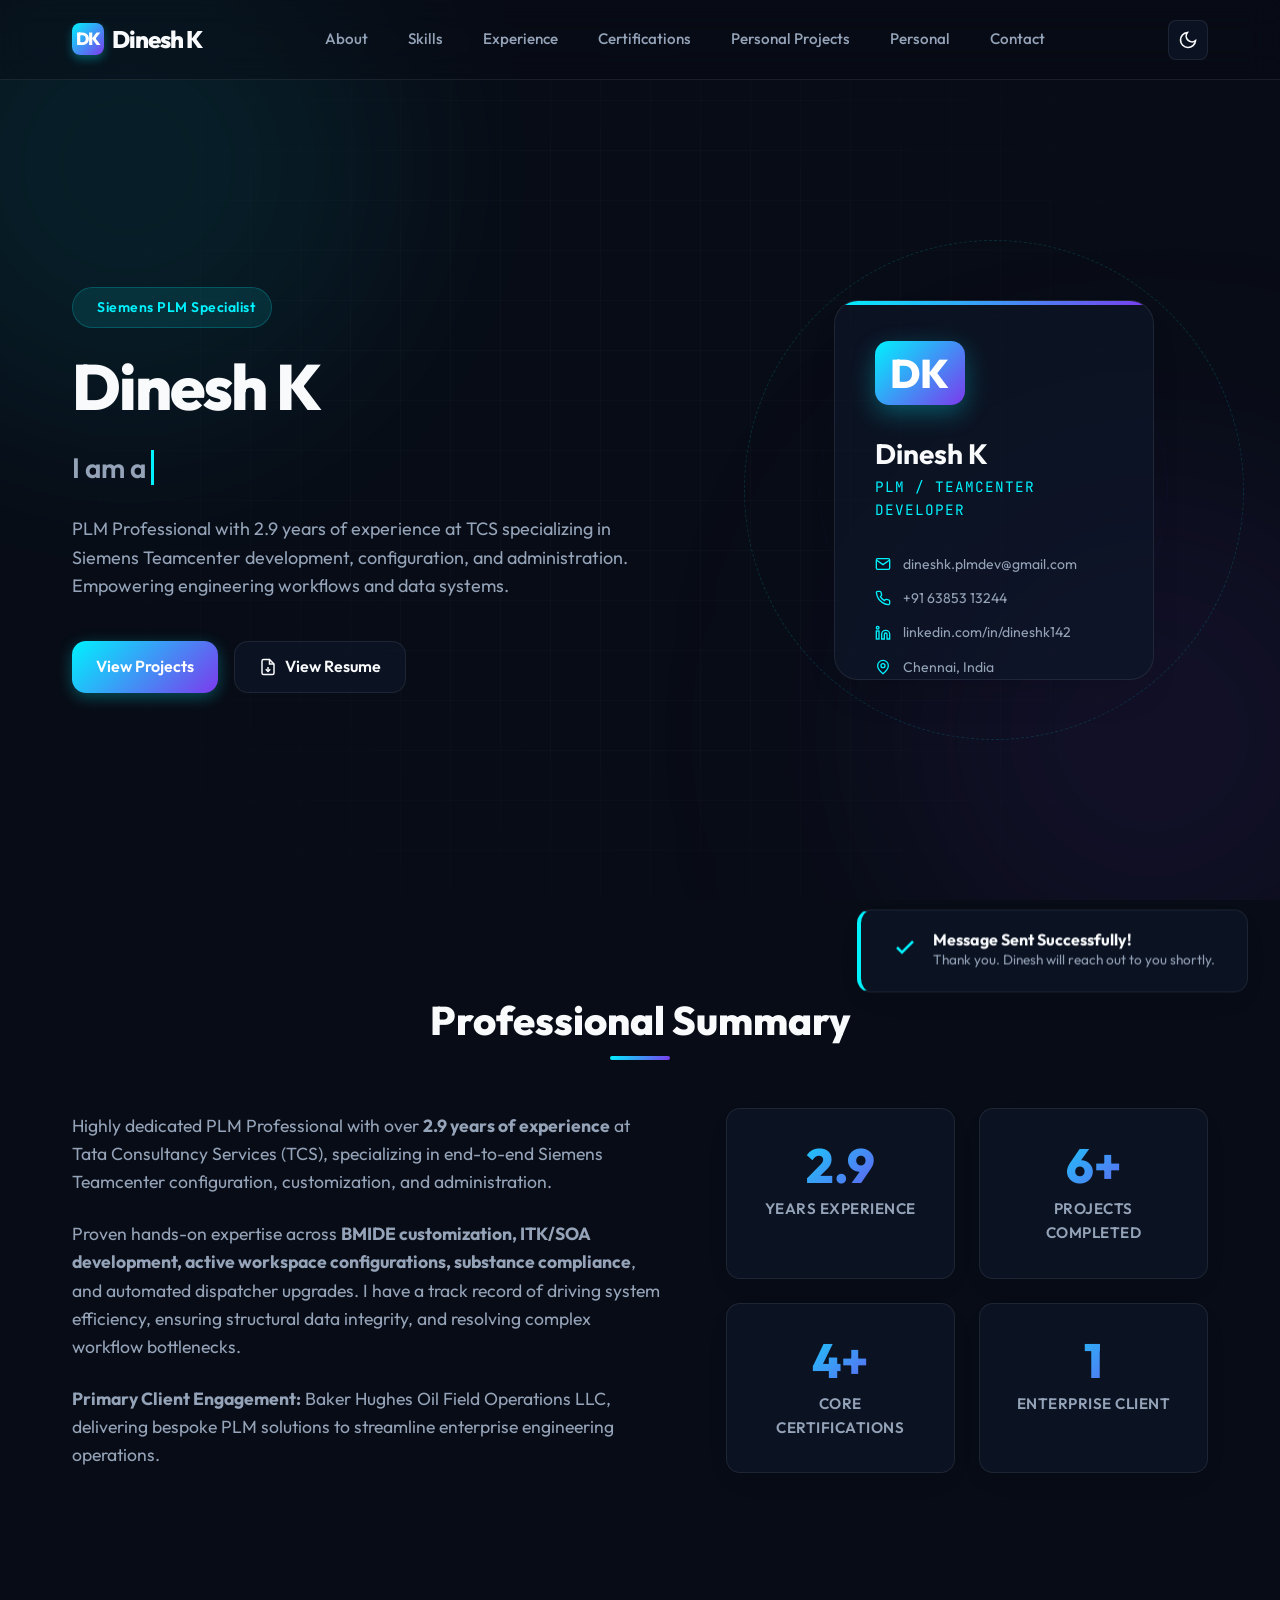
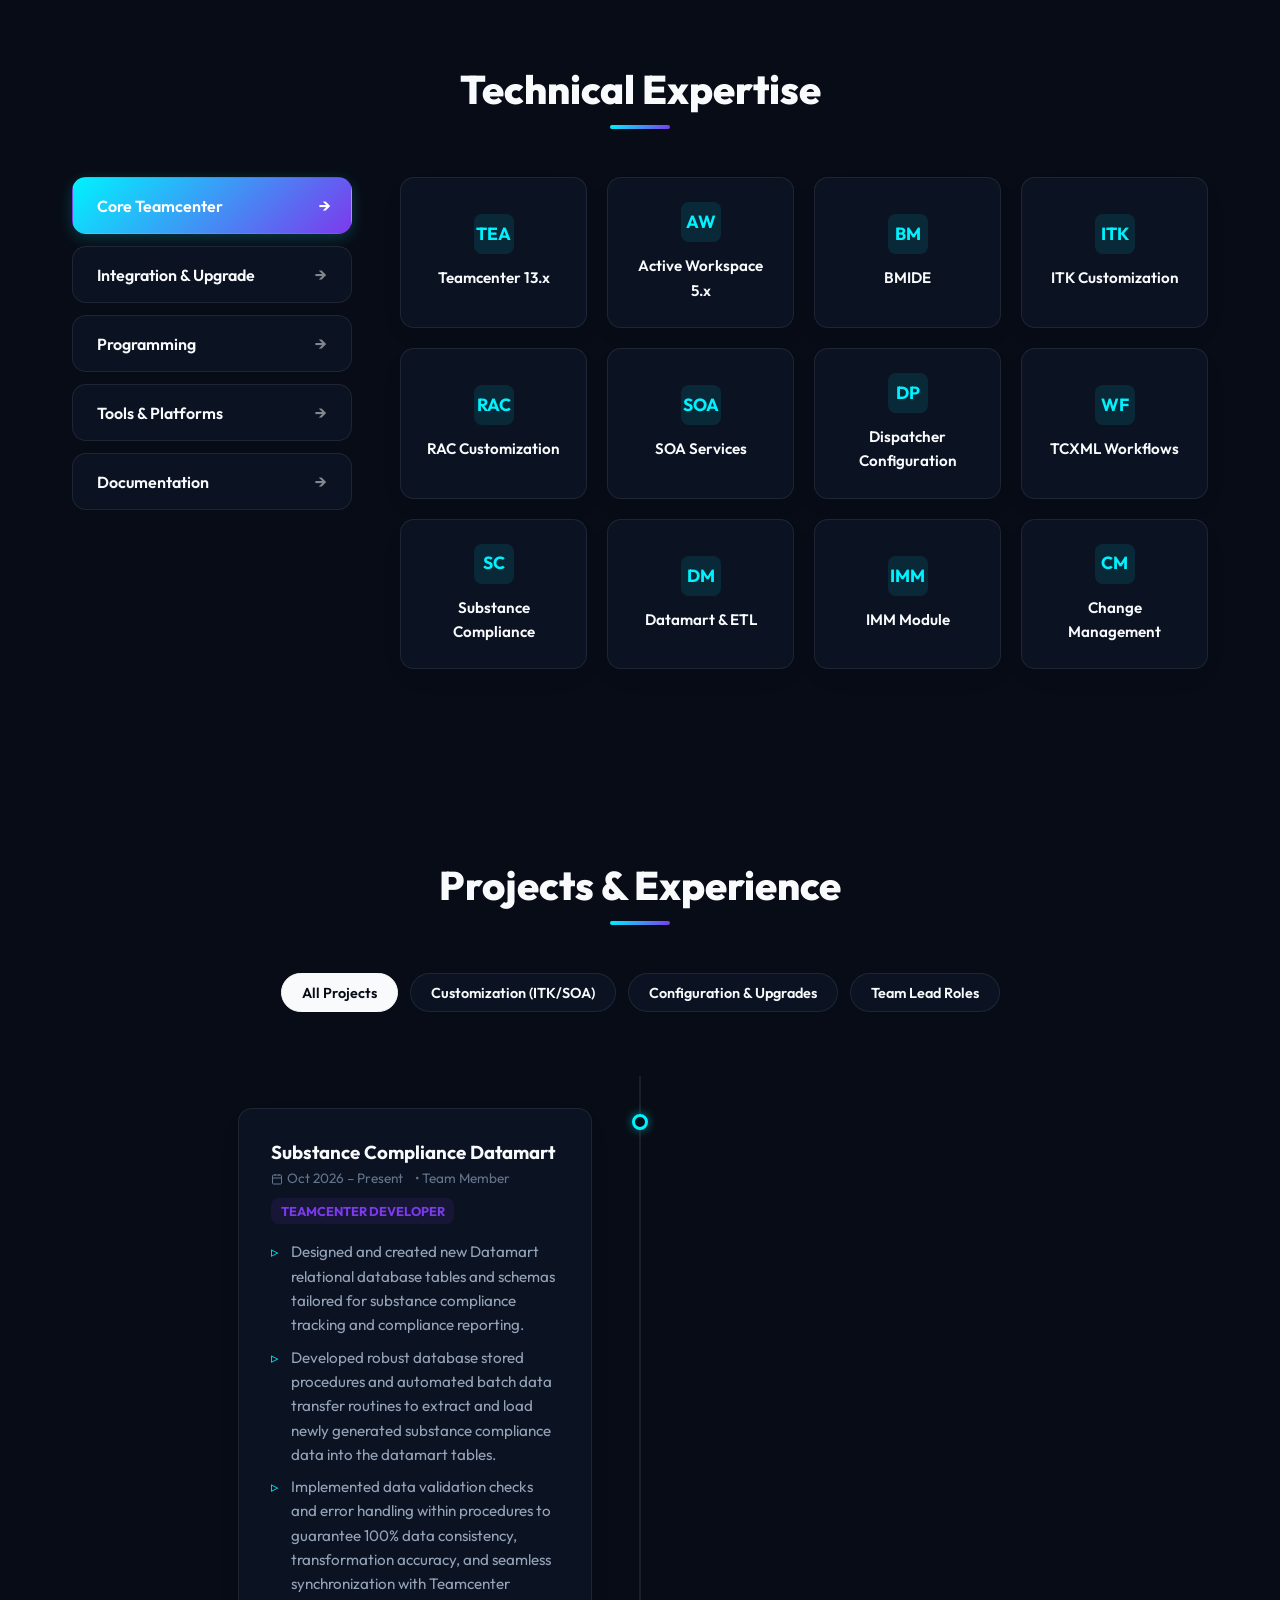
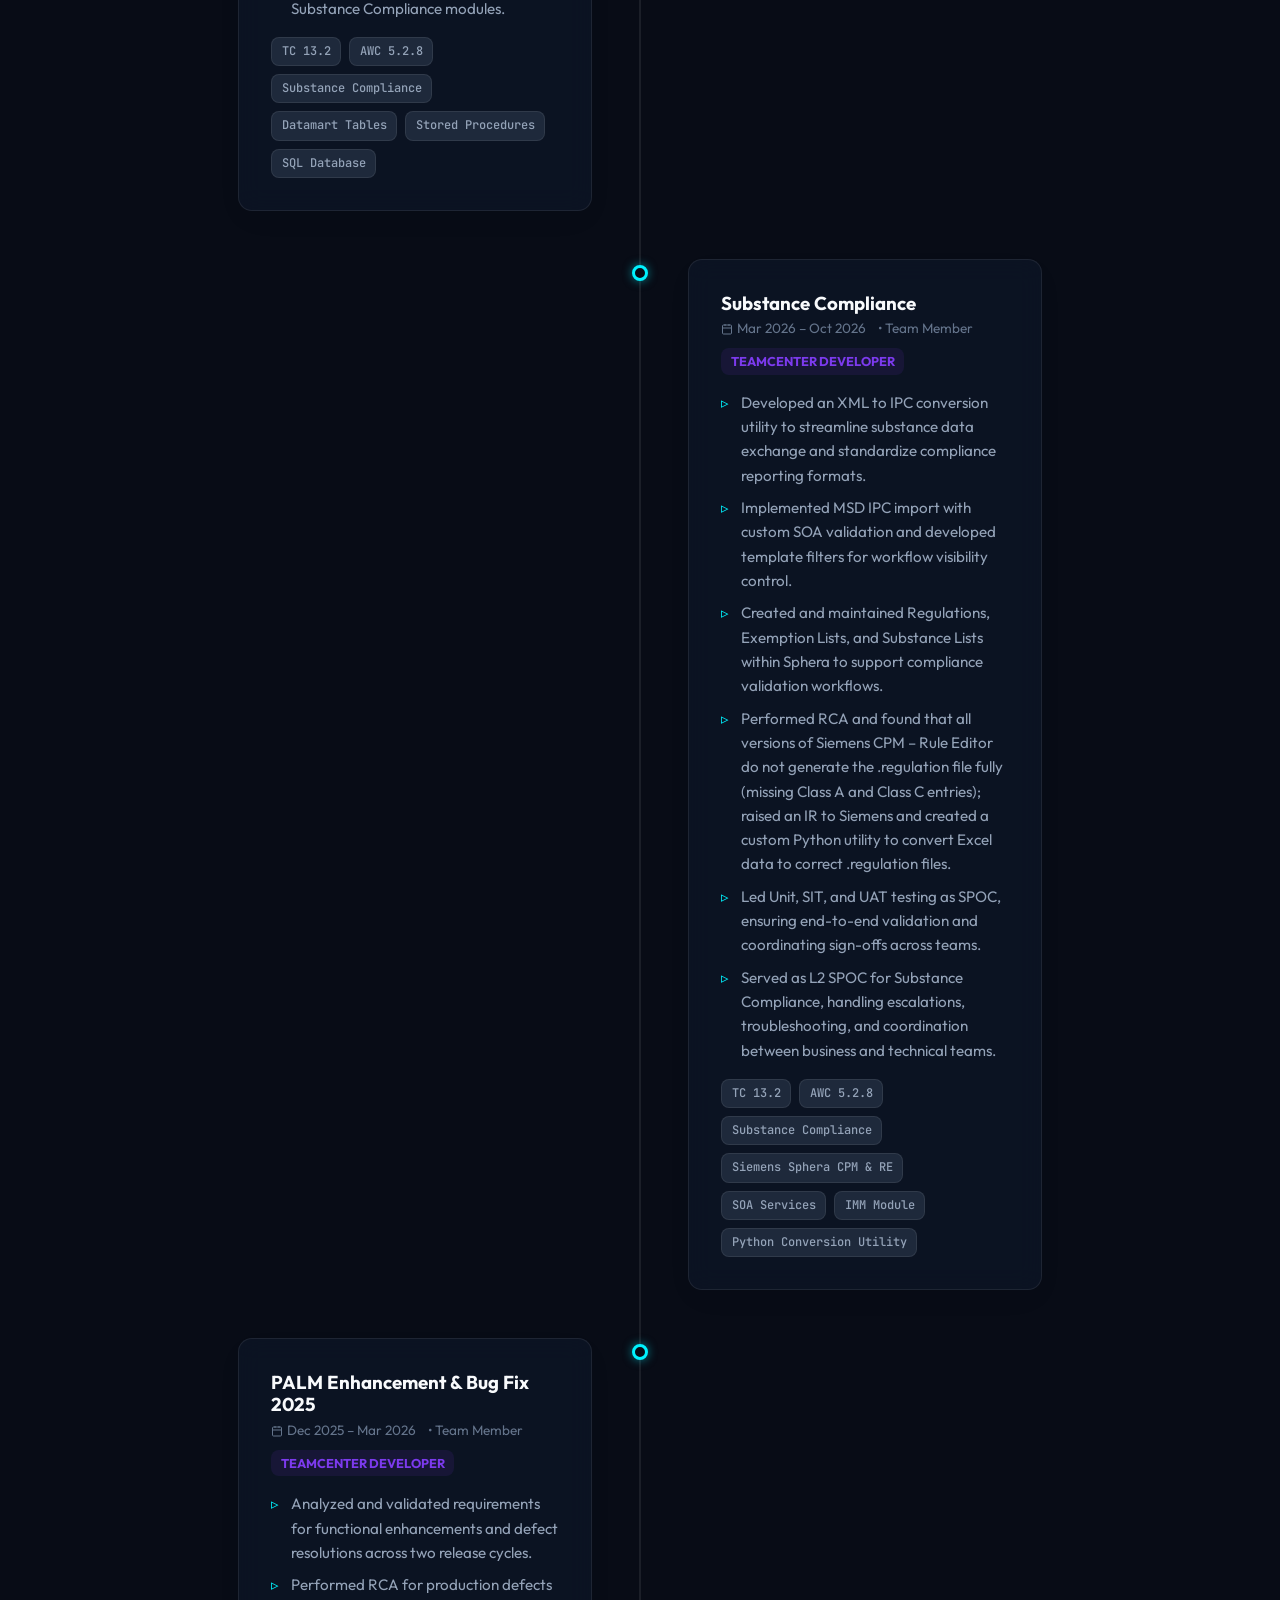
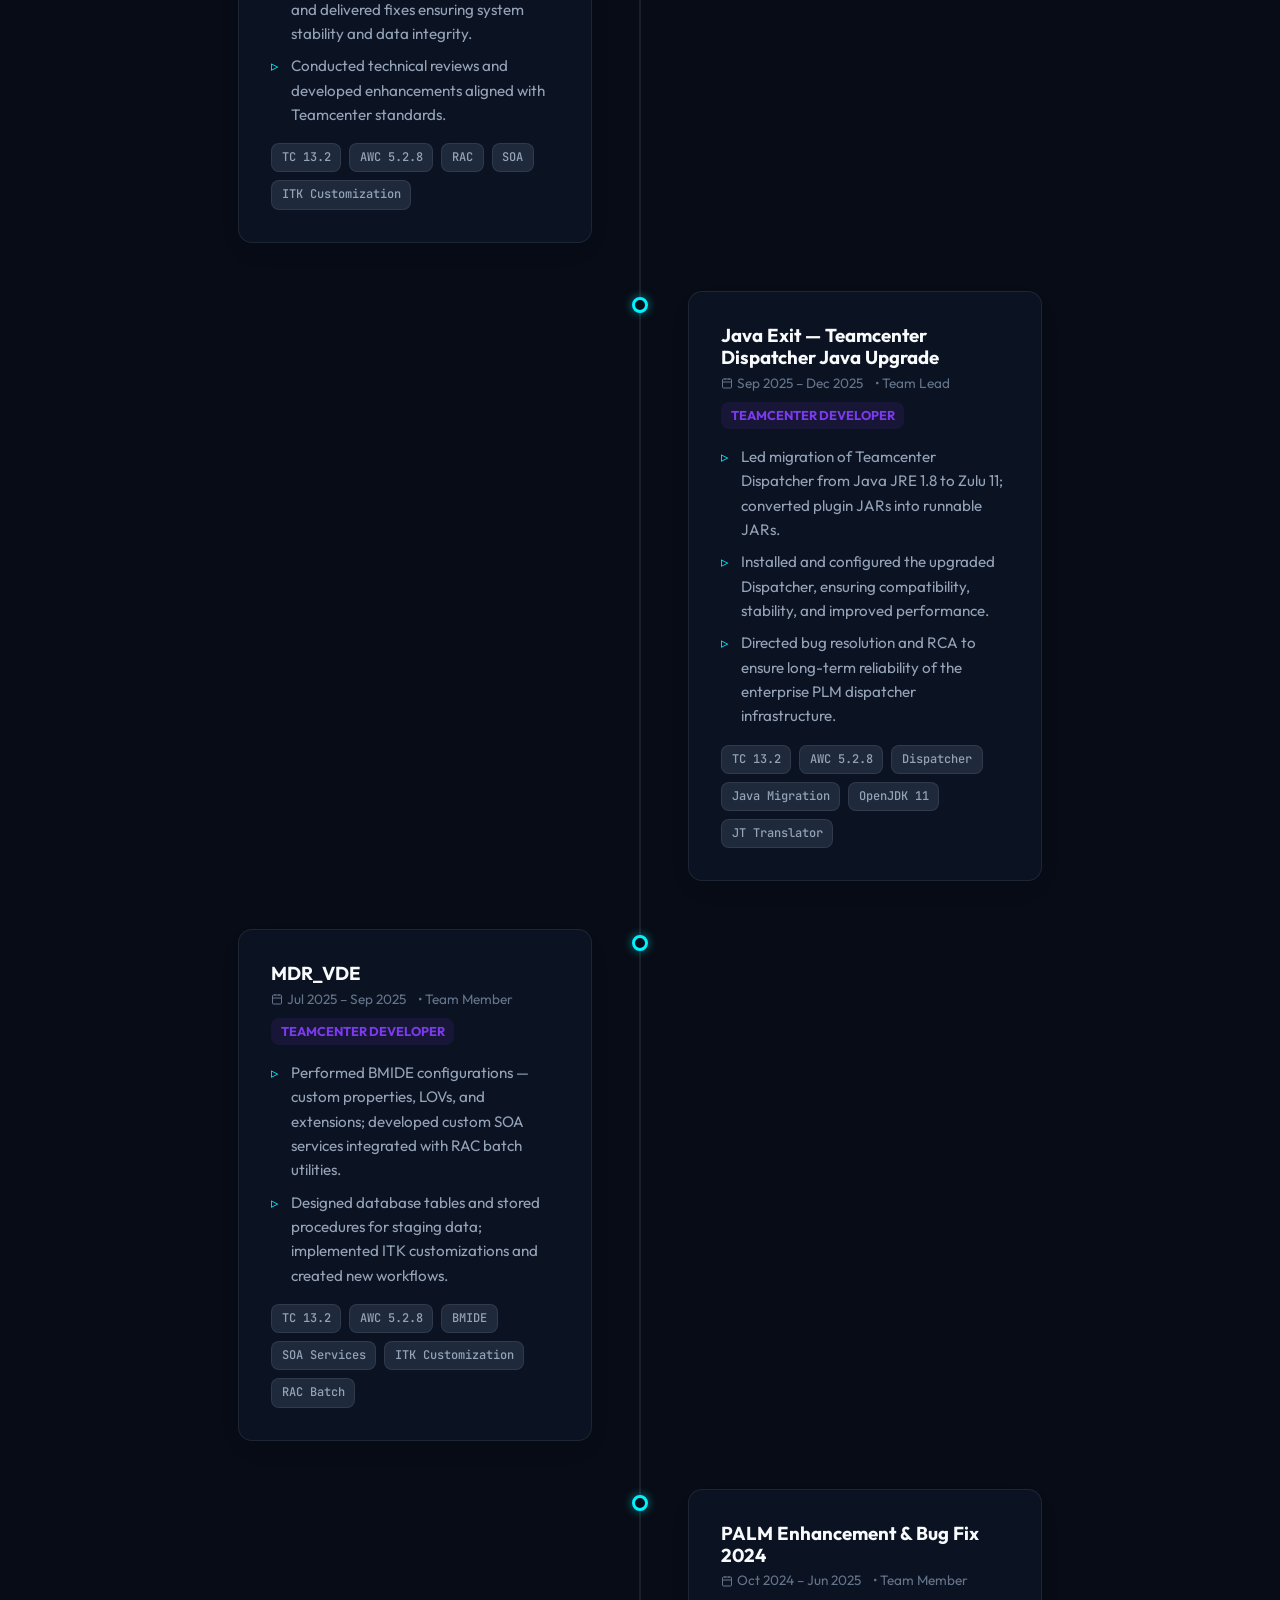
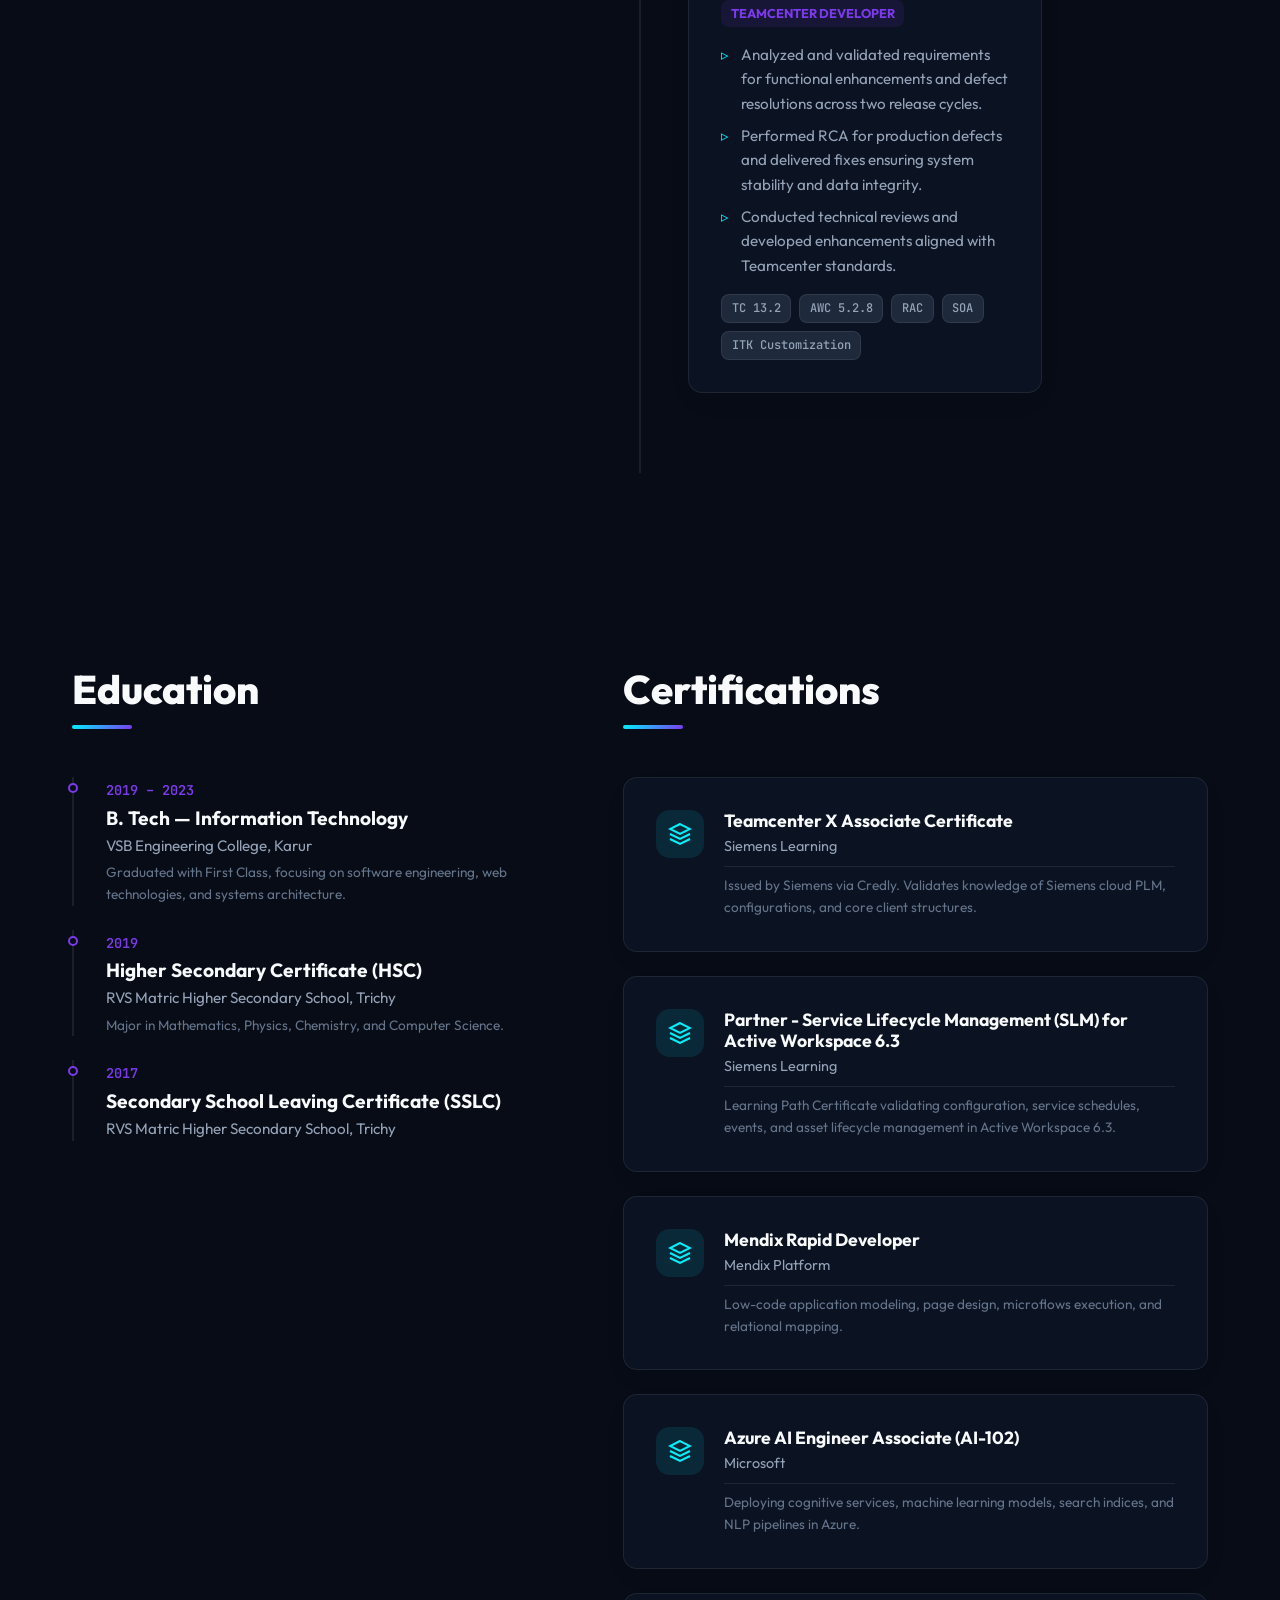
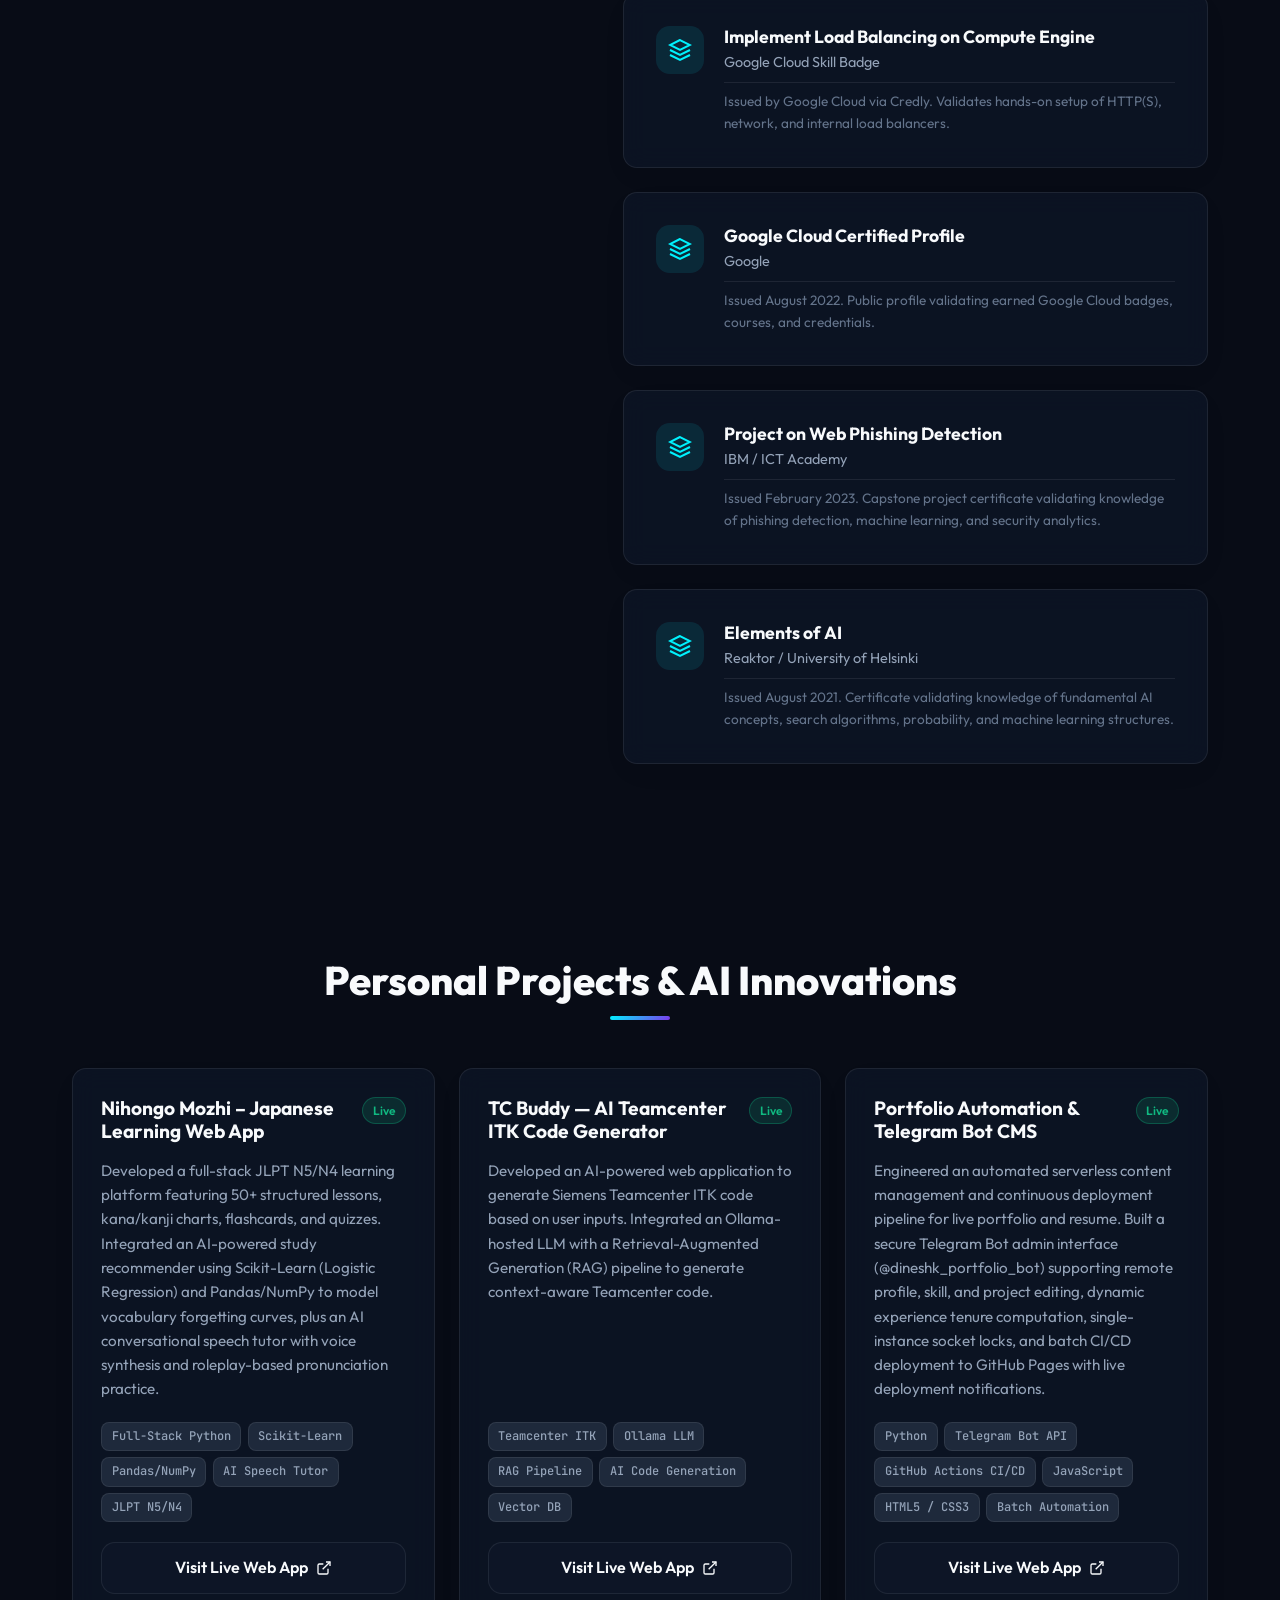
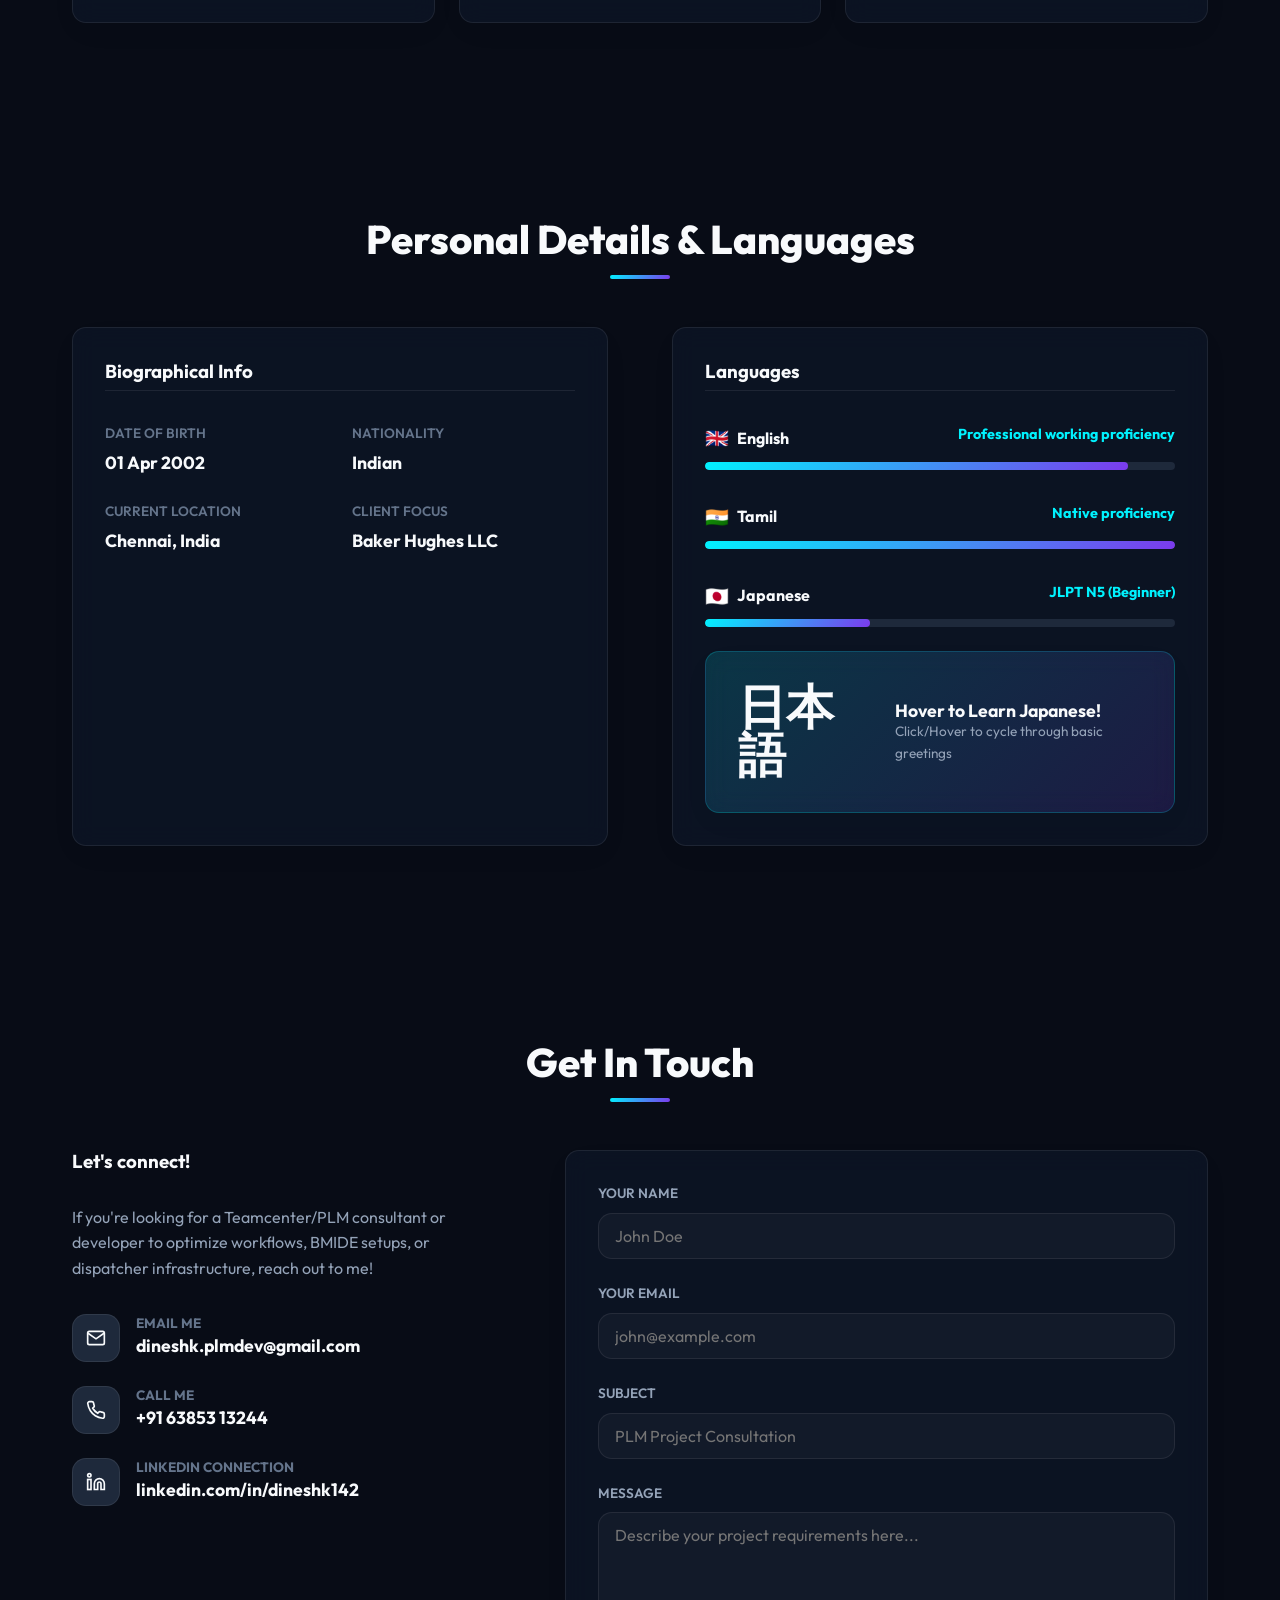
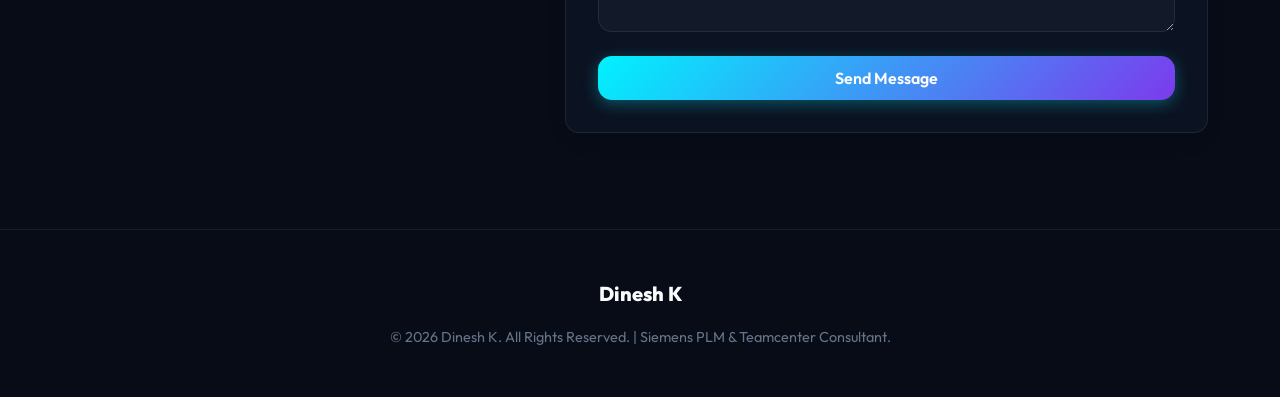
==== index.html @ 1a70a02d "Deploy 2 updates via Telegram Bot" ====
<!DOCTYPE html>
<html lang="en">
<head>
  <meta charset="UTF-8">
  <meta name="viewport" content="width=device-width, initial-scale=1.0">
  <title>Dinesh K | PLM & Teamcenter Developer Portfolio</title>
  <meta name="description" content="Professional portfolio of Dinesh K, a Siemens Teamcenter & PLM developer with 2.3+ years of experience specializing in customization, configuration, BMIDE, and ITK/SOA development.">
  <link rel="stylesheet" href="style.css">
</head>
<body>

  <!-- Decorative Background Blobs & Grid -->
  <div class="bg-blobs">
    <div class="blob blob-1"></div>
    <div class="blob blob-2"></div>
  </div>
  <div class="bg-grid"></div>

  <!-- Header Navigation -->
  <header class="header" id="header">
    <div class="container">
      <a href="#hero" class="logo">
        <span class="logo-icon">DK</span>
        <span>Dinesh K</span>
      </a>
      
      <nav class="nav" id="nav-menu">
        <a href="#about" class="nav-link">About</a>
        <a href="#skills" class="nav-link">Skills</a>
        <a href="#experience" class="nav-link">Experience</a>
        <a href="#education" class="nav-link">Certifications</a>
        <a href="#personal-projects" class="nav-link">Personal Projects</a>
        <a href="#personal" class="nav-link">Personal</a>
        <a href="#contact" class="nav-link">Contact</a>
      </nav>

      <div class="header-actions">
        <button class="theme-toggle" id="theme-toggle" aria-label="Toggle Theme">
          <!-- Sun Icon -->
          <svg class="sun-icon" viewBox="0 0 24 24" fill="none" stroke="currentColor">
            <circle cx="12" cy="12" r="5"></circle>
            <line x1="12" y1="1" x2="12" y2="3"></line>
            <line x1="12" y1="21" x2="12" y2="23"></line>
            <line x1="4.22" y1="4.22" x2="5.64" y2="5.64"></line>
            <line x1="18.36" y1="18.36" x2="19.78" y2="19.78"></line>
            <line x1="1" y1="12" x2="3" y2="12"></line>
            <line x1="21" y1="12" x2="23" y2="12"></line>
            <line x1="4.22" y1="19.78" x2="5.64" y2="18.36"></line>
            <line x1="18.36" y1="5.64" x2="19.78" y2="4.22"></line>
          </svg>
          <!-- Moon Icon -->
          <svg class="moon-icon" viewBox="0 0 24 24" fill="none" stroke="currentColor">
            <path d="M21 12.79A9 9 0 1 1 11.21 3 7 7 0 0 0 21 12.79z"></path>
          </svg>
        </button>

        <div class="mobile-nav-toggle" id="mobile-toggle" aria-label="Toggle Menu">
          <span></span>
          <span></span>
          <span></span>
        </div>
      </div>
    </div>
  </header>

  <!-- Hero Section -->
  <section class="hero" id="hero">
    <div class="container">
      <div class="hero-content">
        <div class="hero-info">
          <div class="hero-badge">
            <span class="pulse-dot"></span> Siemens PLM Specialist
          </div>
          <h1 class="hero-title">Dinesh K</h1>
          <div class="hero-subtitle">
            I am a <span class="typing-text" id="typing-target"></span>
          </div>
          <p class="hero-desc">
            PLM Professional with <span class="exp-years-dynamic">2.9</span> years of experience at TCS specializing in Siemens Teamcenter development, configuration, and administration. Empowering engineering workflows and data systems.
          </p>
          <div class="hero-ctas">
            <a href="#experience" class="btn btn-primary">View Projects</a>
            <a href="resume.html" target="_blank" class="btn btn-secondary">
              <svg viewBox="0 0 24 24" width="18" height="18" stroke="currentColor" stroke-width="2" fill="none">
                <path d="M14 2H6a2 2 0 0 0-2 2v16a2 2 0 0 0 2 2h12a2 2 0 0 0 2-2V8z"></path>
                <polyline points="14 2 14 8 20 8"></polyline>
                <line x1="12" y1="18" x2="12" y2="12"></line>
                <polyline points="9 15 12 18 15 15"></polyline>
              </svg>
              View Resume
            </a>
          </div>
        </div>

        <div class="hero-visual">
          <div class="tech-rings"></div>
          <div class="profile-card">
            <div class="profile-card-inner">
              <div class="profile-card-front">
                <div class="card-avatar">DK</div>
                <div class="card-info">
                  <h2 class="card-name">Dinesh K</h2>
                  <p class="card-title">PLM / Teamcenter Developer</p>
                </div>
                <div class="card-contacts">
                  <div class="contact-item">
                    <svg viewBox="0 0 24 24"><path d="M4 4h16c1.1 0 2 .9 2 2v12c0 1.1-.9 2-2 2H4c-1.1 0-2-.9-2-2V6c0-1.1.9-2 2-2z"></path><polyline points="22,6 12,13 2,6"></polyline></svg>
                    <span>dineshk.plmdev@gmail.com</span>
                  </div>
                  <div class="contact-item">
                    <svg viewBox="0 0 24 24"><path d="M22 16.92v3a2 2 0 0 1-2.18 2 19.79 19.79 0 0 1-8.63-3.07 19.5 19.5 0 0 1-6-6 19.79 19.79 0 0 1-3.07-8.67A2 2 0 0 1 4.11 2h3a2 2 0 0 1 2 1.72 12.84 12.84 0 0 0 .7 2.81 2 2 0 0 1-.45 2.11L8.09 9.91a16 16 0 0 0 6 6l1.27-1.27a2 2 0 0 1 2.11-.45 12.84 12.84 0 0 0 2.81.7A2 2 0 0 1 22 16.92z"></path></svg>
                    <span>+91 63853 13244</span>
                  </div>
                  <div class="contact-item">
                    <svg viewBox="0 0 24 24"><path d="M16 8a6 6 0 0 1 6 6v7h-4v-7a2 2 0 0 0-2-2 2 2 0 0 0-2 2v7h-4v-7a6 6 0 0 1 6-6z"></path><rect x="2" y="9" width="4" height="12"></rect><circle cx="4" cy="4" r="2"></circle></svg>
                    <span>linkedin.com/in/dineshk142</span>
                  </div>
                  <div class="contact-item">
                    <svg viewBox="0 0 24 24"><path d="M12 2a8 8 0 0 0-8 8c0 5.25 8 12 8 12s8-6.75 8-12a8 8 0 0 0-8-8z"></path><circle cx="12" cy="10" r="3"></circle></svg>
                    <span>Chennai, India</span>
                  </div>
                </div>
              </div>
            </div>
          </div>
        </div>
      </div>
    </div>
  </section>

  <!-- About Section -->
  <section class="section" id="about">
    <div class="container">
      <h2 class="section-title">Professional Summary</h2>
      <div class="about-grid">
        <div class="about-text">
          <p>
            Highly dedicated PLM Professional with over <strong><span class="exp-years-dynamic">2.9</span> years of experience</strong> at Tata Consultancy Services (TCS), specializing in end-to-end Siemens Teamcenter configuration, customization, and administration.
          </p>
          <p>
            Proven hands-on expertise across <strong>BMIDE customization, ITK/SOA development, active workspace configurations, substance compliance</strong>, and automated dispatcher upgrades. I have a track record of driving system efficiency, ensuring structural data integrity, and resolving complex workflow bottlenecks.
          </p>
          <p>
            <strong>Primary Client Engagement:</strong> Baker Hughes Oil Field Operations LLC, delivering bespoke PLM solutions to streamline enterprise engineering operations.
          </p>
        </div>
        <div class="metrics-grid">
          <!-- SYNC:PORTFOLIO_METRICS_START -->
          <div class="metric-card glass-card">
            <div class="metric-num exp-years-dynamic">2.9</div>
            <div class="metric-label">Years Experience</div>
          </div>
          <div class="metric-card glass-card">
            <div class="metric-num">6+</div>
            <div class="metric-label">Projects Completed</div>
          </div>
          <div class="metric-card glass-card">
            <div class="metric-num">4+</div>
            <div class="metric-label">Core Certifications</div>
          </div>
          <div class="metric-card glass-card">
            <div class="metric-num">1</div>
            <div class="metric-label">Enterprise Client</div>
          </div>
<!-- SYNC:PORTFOLIO_METRICS_END -->
        </div>
      </div>
    </div>
  </section>

  <!-- Skills Section -->
  <section class="section" id="skills">
    <div class="container">
      <h2 class="section-title">Technical Expertise</h2>
      <div class="skills-layout">
        <!-- Vertical Tab List -->
        <div class="skills-nav">
          <button class="skills-nav-btn active" data-target="core-tc">Core Teamcenter</button>
          <button class="skills-nav-btn" data-target="integration">Integration & Upgrade</button>
          <button class="skills-nav-btn" data-target="programming">Programming</button>
          <button class="skills-nav-btn" data-target="tools">Tools & Platforms</button>
          <button class="skills-nav-btn" data-target="documentation">Documentation</button>
        </div>

        <!-- Skills Content Panels -->
        <div class="skills-content">
          <!-- SYNC:PORTFOLIO_SKILLS_START -->
          <!-- Pane: Core TC -->
          <div class="skills-pane active" id="core-tc">
            <div class="skill-chip glass-card">
              <div class="skill-icon">TEA</div>
              <span class="skill-name">Teamcenter 13.x</span>
            </div>
            <div class="skill-chip glass-card">
              <div class="skill-icon">AW</div>
              <span class="skill-name">Active Workspace 5.x</span>
            </div>
            <div class="skill-chip glass-card">
              <div class="skill-icon">BM</div>
              <span class="skill-name">BMIDE</span>
            </div>
            <div class="skill-chip glass-card">
              <div class="skill-icon">ITK</div>
              <span class="skill-name">ITK Customization</span>
            </div>
            <div class="skill-chip glass-card">
              <div class="skill-icon">RAC</div>
              <span class="skill-name">RAC Customization</span>
            </div>
            <div class="skill-chip glass-card">
              <div class="skill-icon">SOA</div>
              <span class="skill-name">SOA Services</span>
            </div>
            <div class="skill-chip glass-card">
              <div class="skill-icon">DP</div>
              <span class="skill-name">Dispatcher Configuration</span>
            </div>
            <div class="skill-chip glass-card">
              <div class="skill-icon">WF</div>
              <span class="skill-name">TCXML Workflows</span>
            </div>
            <div class="skill-chip glass-card">
              <div class="skill-icon">SC</div>
              <span class="skill-name">Substance Compliance</span>
            </div>
            <div class="skill-chip glass-card">
              <div class="skill-icon">DM</div>
              <span class="skill-name">Datamart & ETL</span>
            </div>
            <div class="skill-chip glass-card">
              <div class="skill-icon">IMM</div>
              <span class="skill-name">IMM Module</span>
            </div>
            <div class="skill-chip glass-card">
              <div class="skill-icon">CM</div>
              <span class="skill-name">Change Management</span>
            </div>
          </div>

          <!-- Pane: Integration -->
          <div class="skills-pane" id="integration">
            <div class="skill-chip glass-card">
              <div class="skill-icon">UP</div>
              <span class="skill-name">TC Installation & Upgrade</span>
            </div>
            <div class="skill-chip glass-card">
              <div class="skill-icon">DC</div>
              <span class="skill-name">Deployment Center</span>
            </div>
            <div class="skill-chip glass-card">
              <div class="skill-icon">TEM</div>
              <span class="skill-name">TEM</span>
            </div>
            <div class="skill-chip glass-card">
              <div class="skill-icon">SPH</div>
              <span class="skill-name">Siemens Sphera CPM & RE</span>
            </div>
            <div class="skill-chip glass-card">
              <div class="skill-icon">T4E</div>
              <span class="skill-name">T4EA</span>
            </div>
            <div class="skill-chip glass-card">
              <div class="skill-icon">JT</div>
              <span class="skill-name">JT Translator</span>
            </div>
            <div class="skill-chip glass-card">
              <div class="skill-icon">CI</div>
              <span class="skill-name">Jenkins CI/CD</span>
            </div>
          </div>

          <!-- Pane: Programming -->
          <div class="skills-pane" id="programming">
            <div class="skill-chip glass-card">
              <div class="skill-icon">JV</div>
              <span class="skill-name">Java</span>
            </div>
            <div class="skill-chip glass-card">
              <div class="skill-icon">C</div>
              <span class="skill-name">C/C++</span>
            </div>
            <div class="skill-chip glass-card">
              <div class="skill-icon">PY</div>
              <span class="skill-name">Python</span>
            </div>
            <div class="skill-chip glass-card">
              <div class="skill-icon">SH</div>
              <span class="skill-name">Batch Scripting</span>
            </div>
            <div class="skill-chip glass-card">
              <div class="skill-icon">SQL</div>
              <span class="skill-name">SQL Database</span>
            </div>
            <div class="skill-chip glass-card">
              <div class="skill-icon">SP</div>
              <span class="skill-name">Stored Procedures</span>
            </div>
            <div class="skill-chip glass-card">
              <div class="skill-icon">VB</div>
              <span class="skill-name">VBA & VBS</span>
            </div>
            <div class="skill-chip glass-card">
              <div class="skill-icon">HT</div>
              <span class="skill-name">HTML/XML</span>
            </div>
            <div class="skill-chip glass-card">
              <div class="skill-icon">AI </div>
              <span class="skill-name">AI Development</span>
            </div>
          </div>

          <!-- Pane: Tools -->
          <div class="skills-pane" id="tools">
            <div class="skill-chip glass-card">
              <div class="skill-icon">SPH</div>
              <span class="skill-name">Siemens Sphera</span>
            </div>
            <div class="skill-chip glass-card">
              <div class="skill-icon">RAL</div>
              <span class="skill-name">Rally</span>
            </div>
            <div class="skill-chip glass-card">
              <div class="skill-icon">EC</div>
              <span class="skill-name">Eclipse IDE</span>
            </div>
            <div class="skill-chip glass-card">
              <div class="skill-icon">VS</div>
              <span class="skill-name">Visual Studio</span>
            </div>
            <div class="skill-chip glass-card">
              <div class="skill-icon">GT</div>
              <span class="skill-name">Git & GitHub</span>
            </div>
            <div class="skill-chip glass-card">
              <div class="skill-icon">PA</div>
              <span class="skill-name">MS Power Apps</span>
            </div>
            <div class="skill-chip glass-card">
              <div class="skill-icon">MX</div>
              <span class="skill-name">Mendix Low Code</span>
            </div>
            <div class="skill-chip glass-card">
              <div class="skill-icon">DB</div>
              <span class="skill-name">SQL Server 2017</span>
            </div>
            <div class="skill-chip glass-card">
              <div class="skill-icon">SOA</div>
              <span class="skill-name">Soap UI</span>
            </div>
          </div>

          <!-- Pane: Documentation -->
          <div class="skills-pane" id="documentation">
            <div class="skill-chip glass-card">
              <div class="skill-icon">FS</div>
              <span class="skill-name">FSD Preparation</span>
            </div>
            <div class="skill-chip glass-card">
              <div class="skill-icon">TD</div>
              <span class="skill-name">TDD Writing</span>
            </div>
            <div class="skill-chip glass-card">
              <div class="skill-icon">SOW</div>
              <span class="skill-name">SOW Preparation</span>
            </div>
            <div class="skill-chip glass-card">
              <div class="skill-icon">GD</div>
              <span class="skill-name">Deployment Guides</span>
            </div>
            <div class="skill-chip glass-card">
              <div class="skill-icon">RC</div>
              <span class="skill-name">RCA Reports</span>
            </div>
            <div class="skill-chip glass-card">
              <div class="skill-icon">UG</div>
              <span class="skill-name">User Training Guides</span>
            </div>
          </div>
<!-- SYNC:PORTFOLIO_SKILLS_END -->
        </div>
      </div>
    </div>
  </section>

  <!-- Experience & Projects Timeline Section -->
  <section class="section" id="experience">
    <div class="container">
      <h2 class="section-title">Projects & Experience</h2>

      <div class="experience-filters">
        <button class="filter-btn active" data-filter="all">All Projects</button>
        <button class="filter-btn" data-filter="customization">Customization (ITK/SOA)</button>
        <button class="filter-btn" data-filter="configuration">Configuration & Upgrades</button>
        <button class="filter-btn" data-filter="lead">Team Lead Roles</button>
      </div>

      <div class="timeline" id="experience-timeline">
        <!-- SYNC:PORTFOLIO_TIMELINE_START -->
        <!-- Project 1: Substance Compliance Datamart -->
        <div class="timeline-item" data-categories="customization configuration">
          <div class="timeline-dot"></div>
          <div class="timeline-card glass-card">
            <div class="timeline-header">
              <h3>Substance Compliance Datamart</h3>
              <div class="timeline-meta">
                <span>
                  <svg class="timeline-meta-icon" viewBox="0 0 24 24"><rect x="3" y="4" width="18" height="18" rx="2" ry="2"></rect><line x1="16" y1="2" x2="16" y2="6"></line><line x1="8" y1="2" x2="8" y2="6"></line><line x1="3" y1="10" x2="21" y2="10"></line></svg>
                  Oct 2026 – Present
                </span>
                <span>• Team Member</span>
              </div>
              <span class="timeline-role">Teamcenter Developer</span>
            </div>
            <div class="timeline-body">
              <ul>
                <li>Designed and created new Datamart relational database tables and schemas tailored for substance compliance tracking and compliance reporting.</li>
                <li>Developed robust database stored procedures and automated batch data transfer routines to extract and load newly generated substance compliance data into the datamart tables.</li>
                <li>Implemented data validation checks and error handling within procedures to guarantee 100% data consistency, transformation accuracy, and seamless synchronization with Teamcenter Substance Compliance modules.</li>
              </ul>
            </div>
            <div class="timeline-tech">
              <span class="tech-tag">TC 13.2</span>
              <span class="tech-tag">AWC 5.2.8</span>
              <span class="tech-tag">Substance Compliance</span>
              <span class="tech-tag">Datamart Tables</span>
              <span class="tech-tag">Stored Procedures</span>
              <span class="tech-tag">SQL Database</span>
            </div>
          </div>
        </div>

        <!-- Project 2: Substance Compliance -->
        <div class="timeline-item" data-categories="configuration customization">
          <div class="timeline-dot"></div>
          <div class="timeline-card glass-card">
            <div class="timeline-header">
              <h3>Substance Compliance</h3>
              <div class="timeline-meta">
                <span>
                  <svg class="timeline-meta-icon" viewBox="0 0 24 24"><rect x="3" y="4" width="18" height="18" rx="2" ry="2"></rect><line x1="16" y1="2" x2="16" y2="6"></line><line x1="8" y1="2" x2="8" y2="6"></line><line x1="3" y1="10" x2="21" y2="10"></line></svg>
                  Mar 2026 – Oct 2026
                </span>
                <span>• Team Member</span>
              </div>
              <span class="timeline-role">Teamcenter Developer</span>
            </div>
            <div class="timeline-body">
              <ul>
                <li>Developed an XML to IPC conversion utility to streamline substance data exchange and standardize compliance reporting formats.</li>
                <li>Implemented MSD IPC import with custom SOA validation and developed template filters for workflow visibility control.</li>
                <li>Created and maintained Regulations, Exemption Lists, and Substance Lists within Sphera to support compliance validation workflows.</li>
                <li>Performed RCA and found that all versions of Siemens CPM – Rule Editor do not generate the .regulation file fully (missing Class A and Class C entries); raised an IR to Siemens and created a custom Python utility to convert Excel data to correct .regulation files.</li>
                <li>Led Unit, SIT, and UAT testing as SPOC, ensuring end-to-end validation and coordinating sign-offs across teams.</li>
                <li>Served as L2 SPOC for Substance Compliance, handling escalations, troubleshooting, and coordination between business and technical teams.</li>
              </ul>
            </div>
            <div class="timeline-tech">
              <span class="tech-tag">TC 13.2</span>
              <span class="tech-tag">AWC 5.2.8</span>
              <span class="tech-tag">Substance Compliance</span>
              <span class="tech-tag">Siemens Sphera CPM & RE</span>
              <span class="tech-tag">SOA Services</span>
              <span class="tech-tag">IMM Module</span>
              <span class="tech-tag">Python Conversion Utility</span>
            </div>
          </div>
        </div>

        <!-- Project 3: PALM Enhancement & Bug Fix 2025 -->
        <div class="timeline-item" data-categories="customization">
          <div class="timeline-dot"></div>
          <div class="timeline-card glass-card">
            <div class="timeline-header">
              <h3>PALM Enhancement & Bug Fix 2025</h3>
              <div class="timeline-meta">
                <span>
                  <svg class="timeline-meta-icon" viewBox="0 0 24 24"><rect x="3" y="4" width="18" height="18" rx="2" ry="2"></rect><line x1="16" y1="2" x2="16" y2="6"></line><line x1="8" y1="2" x2="8" y2="6"></line><line x1="3" y1="10" x2="21" y2="10"></line></svg>
                  Dec 2025 – Mar 2026
                </span>
                <span>• Team Member</span>
              </div>
              <span class="timeline-role">Teamcenter Developer</span>
            </div>
            <div class="timeline-body">
              <ul>
                <li>Analyzed and validated requirements for functional enhancements and defect resolutions across two release cycles.</li>
                <li>Performed RCA for production defects and delivered fixes ensuring system stability and data integrity.</li>
                <li>Conducted technical reviews and developed enhancements aligned with Teamcenter standards.</li>
              </ul>
            </div>
            <div class="timeline-tech">
              <span class="tech-tag">TC 13.2</span>
              <span class="tech-tag">AWC 5.2.8</span>
              <span class="tech-tag">RAC</span>
              <span class="tech-tag">SOA</span>
              <span class="tech-tag">ITK Customization</span>
            </div>
          </div>
        </div>

        <!-- Project 4: Java Exit — Teamcenter Dispatcher Java Upgrade -->
        <div class="timeline-item" data-categories="configuration lead">
          <div class="timeline-dot"></div>
          <div class="timeline-card glass-card">
            <div class="timeline-header">
              <h3>Java Exit — Teamcenter Dispatcher Java Upgrade</h3>
              <div class="timeline-meta">
                <span>
                  <svg class="timeline-meta-icon" viewBox="0 0 24 24"><rect x="3" y="4" width="18" height="18" rx="2" ry="2"></rect><line x1="16" y1="2" x2="16" y2="6"></line><line x1="8" y1="2" x2="8" y2="6"></line><line x1="3" y1="10" x2="21" y2="10"></line></svg>
                  Sep 2025 – Dec 2025
                </span>
                <span>• Team Lead</span>
              </div>
              <span class="timeline-role">Teamcenter Developer</span>
            </div>
            <div class="timeline-body">
              <ul>
                <li>Led migration of Teamcenter Dispatcher from Java JRE 1.8 to Zulu 11; converted plugin JARs into runnable JARs.</li>
                <li>Installed and configured the upgraded Dispatcher, ensuring compatibility, stability, and improved performance.</li>
                <li>Directed bug resolution and RCA to ensure long-term reliability of the enterprise PLM dispatcher infrastructure.</li>
              </ul>
            </div>
            <div class="timeline-tech">
              <span class="tech-tag">TC 13.2</span>
              <span class="tech-tag">AWC 5.2.8</span>
              <span class="tech-tag">Dispatcher</span>
              <span class="tech-tag">Java Migration</span>
              <span class="tech-tag">OpenJDK 11</span>
              <span class="tech-tag">JT Translator</span>
            </div>
          </div>
        </div>

        <!-- Project 5: MDR_VDE -->
        <div class="timeline-item" data-categories="customization configuration">
          <div class="timeline-dot"></div>
          <div class="timeline-card glass-card">
            <div class="timeline-header">
              <h3>MDR_VDE</h3>
              <div class="timeline-meta">
                <span>
                  <svg class="timeline-meta-icon" viewBox="0 0 24 24"><rect x="3" y="4" width="18" height="18" rx="2" ry="2"></rect><line x1="16" y1="2" x2="16" y2="6"></line><line x1="8" y1="2" x2="8" y2="6"></line><line x1="3" y1="10" x2="21" y2="10"></line></svg>
                  Jul 2025 – Sep 2025
                </span>
                <span>• Team Member</span>
              </div>
              <span class="timeline-role">Teamcenter Developer</span>
            </div>
            <div class="timeline-body">
              <ul>
                <li>Performed BMIDE configurations — custom properties, LOVs, and extensions; developed custom SOA services integrated with RAC batch utilities.</li>
                <li>Designed database tables and stored procedures for staging data; implemented ITK customizations and created new workflows.</li>
              </ul>
            </div>
            <div class="timeline-tech">
              <span class="tech-tag">TC 13.2</span>
              <span class="tech-tag">AWC 5.2.8</span>
              <span class="tech-tag">BMIDE</span>
              <span class="tech-tag">SOA Services</span>
              <span class="tech-tag">ITK Customization</span>
              <span class="tech-tag">RAC Batch</span>
            </div>
          </div>
        </div>

        <!-- Project 6: PALM Enhancement & Bug Fix 2024 -->
        <div class="timeline-item" data-categories="customization">
          <div class="timeline-dot"></div>
          <div class="timeline-card glass-card">
            <div class="timeline-header">
              <h3>PALM Enhancement & Bug Fix 2024</h3>
              <div class="timeline-meta">
                <span>
                  <svg class="timeline-meta-icon" viewBox="0 0 24 24"><rect x="3" y="4" width="18" height="18" rx="2" ry="2"></rect><line x1="16" y1="2" x2="16" y2="6"></line><line x1="8" y1="2" x2="8" y2="6"></line><line x1="3" y1="10" x2="21" y2="10"></line></svg>
                  Oct 2024 – Jun 2025
                </span>
                <span>• Team Member</span>
              </div>
              <span class="timeline-role">Teamcenter Developer</span>
            </div>
            <div class="timeline-body">
              <ul>
                <li>Analyzed and validated requirements for functional enhancements and defect resolutions across two release cycles.</li>
                <li>Performed RCA for production defects and delivered fixes ensuring system stability and data integrity.</li>
                <li>Conducted technical reviews and developed enhancements aligned with Teamcenter standards.</li>
              </ul>
            </div>
            <div class="timeline-tech">
              <span class="tech-tag">TC 13.2</span>
              <span class="tech-tag">AWC 5.2.8</span>
              <span class="tech-tag">RAC</span>
              <span class="tech-tag">SOA</span>
              <span class="tech-tag">ITK Customization</span>
            </div>
          </div>
        </div>
<!-- SYNC:PORTFOLIO_TIMELINE_END -->
      </div>
    </div>
  </section>

  <!-- Certifications & Education Section -->
  <section class="section" id="education">
    <div class="container">
      <div class="edu-cert-layout">
        <!-- Education Column -->
        <div>
          <h2 class="section-title" style="align-items: flex-start; text-align: left;">Education</h2>
          <div class="education-list">
            
            <div class="edu-item">
              <span class="edu-duration">2019 – 2023</span>
              <h3 class="edu-degree">B. Tech — Information Technology</h3>
              <p class="edu-school">VSB Engineering College, Karur</p>
              <p class="edu-details">Graduated with First Class, focusing on software engineering, web technologies, and systems architecture.</p>
            </div>

            <div class="edu-item">
              <span class="edu-duration">2019</span>
              <h3 class="edu-degree">Higher Secondary Certificate (HSC)</h3>
              <p class="edu-school">RVS Matric Higher Secondary School, Trichy</p>
              <p class="edu-details">Major in Mathematics, Physics, Chemistry, and Computer Science.</p>
            </div>

            <div class="edu-item">
              <span class="edu-duration">2017</span>
              <h3 class="edu-degree">Secondary School Leaving Certificate (SSLC)</h3>
              <p class="edu-school">RVS Matric Higher Secondary School, Trichy</p>
            </div>

          </div>
        </div>

        <!-- Certifications Column -->
        <div>
          <h2 class="section-title" style="align-items: flex-start; text-align: left;">Certifications</h2>
          <div class="cert-grid">
            
            <!-- Siemens Teamcenter X -->
            <div class="cert-card glass-card" data-link="https://www.credly.com/badges/add4a3ec-825c-44e9-9b9b-8f1b9b0209e2/public_url">
              <div class="cert-icon">
                <svg viewBox="0 0 24 24"><path d="M12 2L2 7l10 5 10-5-10-5z"></path><path d="M2 17l10 5 10-5"></path><path d="M2 12l10 5 10-5"></path></svg>
              </div>
              <div class="cert-info">
                <h4>Teamcenter X Associate Certificate</h4>
                <p>Siemens Learning</p>
                <div class="cert-extra">Issued by Siemens via Credly. Validates knowledge of Siemens cloud PLM, configurations, and core client structures.</div>
              </div>
            </div>

            <!-- Siemens SLM -->
            <div class="cert-card glass-card">
              <div class="cert-icon">
                <svg viewBox="0 0 24 24"><path d="M12 2L2 7l10 5 10-5-10-5z"></path><path d="M2 17l10 5 10-5"></path><path d="M2 12l10 5 10-5"></path></svg>
              </div>
              <div class="cert-info">
                <h4>Partner - Service Lifecycle Management (SLM) for Active Workspace 6.3</h4>
                <p>Siemens Learning</p>
                <div class="cert-extra">Learning Path Certificate validating configuration, service schedules, events, and asset lifecycle management in Active Workspace 6.3.</div>
              </div>
            </div>

            <!-- Mendix -->
            <div class="cert-card glass-card">
              <div class="cert-icon">
                <svg viewBox="0 0 24 24"><path d="M12 2L2 7l10 5 10-5-10-5z"></path><path d="M2 17l10 5 10-5"></path><path d="M2 12l10 5 10-5"></path></svg>
              </div>
              <div class="cert-info">
                <h4>Mendix Rapid Developer</h4>
                <p>Mendix Platform</p>
                <div class="cert-extra">Low-code application modeling, page design, microflows execution, and relational mapping.</div>
              </div>
            </div>

            <!-- Azure AI -->
            <div class="cert-card glass-card">
              <div class="cert-icon">
                <svg viewBox="0 0 24 24"><path d="M12 2L2 7l10 5 10-5-10-5z"></path><path d="M2 17l10 5 10-5"></path><path d="M2 12l10 5 10-5"></path></svg>
              </div>
              <div class="cert-info">
                <h4>Azure AI Engineer Associate (AI-102)</h4>
                <p>Microsoft</p>
                <div class="cert-extra">Deploying cognitive services, machine learning models, search indices, and NLP pipelines in Azure.</div>
              </div>
            </div>

            <!-- Google Cloud -->
            <div class="cert-card glass-card" data-link="https://www.credly.com/badges/28cc4a4b-5cdb-468c-bc15-88bca4127279/linked_in_profile">
              <div class="cert-icon">
                <svg viewBox="0 0 24 24"><path d="M12 2L2 7l10 5 10-5-10-5z"></path><path d="M2 17l10 5 10-5"></path><path d="M2 12l10 5 10-5"></path></svg>
              </div>
              <div class="cert-info">
                <h4>Implement Load Balancing on Compute Engine</h4>
                <p>Google Cloud Skill Badge</p>
                <div class="cert-extra">Issued by Google Cloud via Credly. Validates hands-on setup of HTTP(S), network, and internal load balancers.</div>
              </div>
            </div>

            <!-- Google Cloud Profile -->
            <div class="cert-card glass-card" data-link="https://www.skills.google/public_profiles/1a266b14-788b-41f2-914f-a27e867912b7">
              <div class="cert-icon">
                <svg viewBox="0 0 24 24"><path d="M12 2L2 7l10 5 10-5-10-5z"></path><path d="M2 17l10 5 10-5"></path><path d="M2 12l10 5 10-5"></path></svg>
              </div>
              <div class="cert-info">
                <h4>Google Cloud Certified Profile</h4>
                <p>Google</p>
                <div class="cert-extra">Issued August 2022. Public profile validating earned Google Cloud badges, courses, and credentials.</div>
              </div>
            </div>

            <!-- Web Phishing Detection -->
            <div class="cert-card glass-card" data-link="https://courses.ictacademy.skillsnetwork.site/certificates/a9843897ef2346878341abccc61d2967">
              <div class="cert-icon">
                <svg viewBox="0 0 24 24"><path d="M12 2L2 7l10 5 10-5-10-5z"></path><path d="M2 17l10 5 10-5"></path><path d="M2 12l10 5 10-5"></path></svg>
              </div>
              <div class="cert-info">
                <h4>Project on Web Phishing Detection</h4>
                <p>IBM / ICT Academy</p>
                <div class="cert-extra">Issued February 2023. Capstone project certificate validating knowledge of phishing detection, machine learning, and security analytics.</div>
              </div>
            </div>

            <!-- Elements of AI -->
            <div class="cert-card glass-card" data-link="https://certificates.mooc.fi/validate/spbekq7ak8">
              <div class="cert-icon">
                <svg viewBox="0 0 24 24"><path d="M12 2L2 7l10 5 10-5-10-5z"></path><path d="M2 17l10 5 10-5"></path><path d="M2 12l10 5 10-5"></path></svg>
              </div>
              <div class="cert-info">
                <h4>Elements of AI</h4>
                <p>Reaktor / University of Helsinki</p>
                <div class="cert-extra">Issued August 2021. Certificate validating knowledge of fundamental AI concepts, search algorithms, probability, and machine learning structures.</div>
              </div>
            </div>

          </div>
        </div>
      </div>
    </div>
  </section>

  <!-- Personal Projects Section -->
  <section class="section" id="personal-projects">
    <div class="container">
      <h2 class="section-title">Personal Projects &amp; AI Innovations</h2>
      <div style="display: grid; grid-template-columns: repeat(auto-fit, minmax(320px, 1fr)); gap: 1.5rem;">
        <!-- SYNC:PORTFOLIO_PERSONAL_PROJECTS_START -->
        <!-- Project: Nihongo Mozhi – Japanese Learning Web App -->
        <div class="glass-card" style="display: flex; flex-direction: column; justify-content: space-between; padding: 1.75rem;">
          <div>
            <div style="display: flex; justify-content: space-between; align-items: flex-start; margin-bottom: 1rem; gap: 0.5rem;">
              <h3 style="font-size: 1.2rem; font-weight: 700; color: var(--text-primary);">Nihongo Mozhi – Japanese Learning Web App</h3>
              <span style="background: rgba(16, 185, 129, 0.15); color: #10b981; border: 1px solid rgba(16, 185, 129, 0.3); font-size: 0.75rem; font-weight: 600; padding: 0.2rem 0.6rem; border-radius: 9999px; white-space: nowrap;">Live</span>
            </div>
            <p style="color: var(--text-secondary); font-size: 0.95rem; line-height: 1.6; margin-bottom: 1.25rem;">
              Developed a full-stack JLPT N5/N4 learning platform featuring 50+ structured lessons, kana/kanji charts, flashcards, and quizzes. Integrated an AI-powered study recommender using Scikit-Learn (Logistic Regression) and Pandas/NumPy to model vocabulary forgetting curves, plus an AI conversational speech tutor with voice synthesis and roleplay-based pronunciation practice.
            </p>
          </div>
          <div>
            <div style="display: flex; flex-wrap: wrap; gap: 0.4rem; margin-bottom: 1.25rem;">
              <span class="tech-tag">Full-Stack Python</span>
              <span class="tech-tag">Scikit-Learn</span>
              <span class="tech-tag">Pandas/NumPy</span>
              <span class="tech-tag">AI Speech Tutor</span>
              <span class="tech-tag">JLPT N5/N4</span>
            </div>
            <a href="https://nihongo-mozhi.onrender.com" target="_blank" rel="noopener" class="btn btn-secondary" style="width: 100%; text-align: center; justify-content: center; gap: 0.5rem;">
              <span>Visit Live Web App</span>
              <svg viewBox="0 0 24 24" width="16" height="16" stroke="currentColor" stroke-width="2" fill="none"><path d="M18 13v6a2 2 0 0 1-2 2H5a2 2 0 0 1-2-2V8a2 2 0 0 1 2-2h6"></path><polyline points="15 3 21 3 21 9"></polyline><line x1="10" y1="14" x2="21" y2="3"></line></svg>
            </a>
          </div>
        </div>

        <!-- Project: TC Buddy — AI Teamcenter ITK Code Generator -->
        <div class="glass-card" style="display: flex; flex-direction: column; justify-content: space-between; padding: 1.75rem;">
          <div>
            <div style="display: flex; justify-content: space-between; align-items: flex-start; margin-bottom: 1rem; gap: 0.5rem;">
              <h3 style="font-size: 1.2rem; font-weight: 700; color: var(--text-primary);">TC Buddy — AI Teamcenter ITK Code Generator</h3>
              <span style="background: rgba(16, 185, 129, 0.15); color: #10b981; border: 1px solid rgba(16, 185, 129, 0.3); font-size: 0.75rem; font-weight: 600; padding: 0.2rem 0.6rem; border-radius: 9999px; white-space: nowrap;">Live</span>
            </div>
            <p style="color: var(--text-secondary); font-size: 0.95rem; line-height: 1.6; margin-bottom: 1.25rem;">
              Developed an AI-powered web application to generate Siemens Teamcenter ITK code based on user inputs. Integrated an Ollama-hosted LLM with a Retrieval-Augmented Generation (RAG) pipeline to generate context-aware Teamcenter code.
            </p>
          </div>
          <div>
            <div style="display: flex; flex-wrap: wrap; gap: 0.4rem; margin-bottom: 1.25rem;">
              <span class="tech-tag">Teamcenter ITK</span>
              <span class="tech-tag">Ollama LLM</span>
              <span class="tech-tag">RAG Pipeline</span>
              <span class="tech-tag">AI Code Generation</span>
              <span class="tech-tag">Vector DB</span>
            </div>
            <a href="https://tc-buddy-pi.vercel.app" target="_blank" rel="noopener" class="btn btn-secondary" style="width: 100%; text-align: center; justify-content: center; gap: 0.5rem;">
              <span>Visit Live Web App</span>
              <svg viewBox="0 0 24 24" width="16" height="16" stroke="currentColor" stroke-width="2" fill="none"><path d="M18 13v6a2 2 0 0 1-2 2H5a2 2 0 0 1-2-2V8a2 2 0 0 1 2-2h6"></path><polyline points="15 3 21 3 21 9"></polyline><line x1="10" y1="14" x2="21" y2="3"></line></svg>
            </a>
          </div>
        </div>

        <!-- Project: Portfolio Automation & Telegram Bot CMS -->
        <div class="glass-card" style="display: flex; flex-direction: column; justify-content: space-between; padding: 1.75rem;">
          <div>
            <div style="display: flex; justify-content: space-between; align-items: flex-start; margin-bottom: 1rem; gap: 0.5rem;">
              <h3 style="font-size: 1.2rem; font-weight: 700; color: var(--text-primary);">Portfolio Automation & Telegram Bot CMS</h3>
              <span style="background: rgba(16, 185, 129, 0.15); color: #10b981; border: 1px solid rgba(16, 185, 129, 0.3); font-size: 0.75rem; font-weight: 600; padding: 0.2rem 0.6rem; border-radius: 9999px; white-space: nowrap;">Live</span>
            </div>
            <p style="color: var(--text-secondary); font-size: 0.95rem; line-height: 1.6; margin-bottom: 1.25rem;">
              Engineered an automated serverless content management and continuous deployment pipeline for live portfolio and resume. Built a secure Telegram Bot admin interface (@dineshk_portfolio_bot) supporting remote profile, skill, and project editing, dynamic experience tenure computation, single-instance socket locks, and batch CI/CD deployment to GitHub Pages with live deployment notifications.
            </p>
          </div>
          <div>
            <div style="display: flex; flex-wrap: wrap; gap: 0.4rem; margin-bottom: 1.25rem;">
              <span class="tech-tag">Python</span>
              <span class="tech-tag">Telegram Bot API</span>
              <span class="tech-tag">GitHub Actions CI/CD</span>
              <span class="tech-tag">JavaScript</span>
              <span class="tech-tag">HTML5 / CSS3</span>
              <span class="tech-tag">Batch Automation</span>
            </div>
            <a href="https://gateway-ne.github.io/DineshK_Portfolio/" target="_blank" rel="noopener" class="btn btn-secondary" style="width: 100%; text-align: center; justify-content: center; gap: 0.5rem;">
              <span>Visit Live Web App</span>
              <svg viewBox="0 0 24 24" width="16" height="16" stroke="currentColor" stroke-width="2" fill="none"><path d="M18 13v6a2 2 0 0 1-2 2H5a2 2 0 0 1-2-2V8a2 2 0 0 1 2-2h6"></path><polyline points="15 3 21 3 21 9"></polyline><line x1="10" y1="14" x2="21" y2="3"></line></svg>
            </a>
          </div>
        </div>
<!-- SYNC:PORTFOLIO_PERSONAL_PROJECTS_END -->
      </div>
    </div>
  </section>

  <!-- Personal Details & Languages Section -->
  <section class="section" id="personal">
    <div class="container">
      <h2 class="section-title">Personal Details & Languages</h2>
      <div class="personal-layout">
        <!-- Details Column -->
        <div class="glass-card">
          <h3 style="margin-bottom: 2rem; border-bottom: 1px solid var(--border-color); padding-bottom: 0.5rem;">Biographical Info</h3>
          <div class="details-grid">
            <div class="detail-item">
              <span class="detail-label">Date of Birth</span>
              <span class="detail-value">01 Apr 2002</span>
            </div>
            <div class="detail-item">
              <span class="detail-label">Nationality</span>
              <span class="detail-value">Indian</span>
            </div>
            <div class="detail-item">
              <span class="detail-label">Current Location</span>
              <span class="detail-value">Chennai, India</span>
            </div>
            <div class="detail-item">
              <span class="detail-label">Client Focus</span>
              <span class="detail-value">Baker Hughes LLC</span>
            </div>
          </div>
        </div>

        <!-- Languages Column -->
        <div class="glass-card">
          <h3 style="margin-bottom: 2rem; border-bottom: 1px solid var(--border-color); padding-bottom: 0.5rem;">Languages</h3>
          <div class="langs-container">
            <!-- English -->
            <div class="lang-row">
              <div class="lang-info">
                <span class="lang-name"><span class="lang-flag">🇬🇧</span> English</span>
                <span class="lang-level">Professional working proficiency</span>
              </div>
              <div class="lang-bar">
                <div class="lang-fill" data-width="90%"></div>
              </div>
            </div>

            <!-- Tamil -->
            <div class="lang-row">
              <div class="lang-info">
                <span class="lang-name"><span class="lang-flag">🇮🇳</span> Tamil</span>
                <span class="lang-level">Native proficiency</span>
              </div>
              <div class="lang-bar">
                <div class="lang-fill" data-width="100%"></div>
              </div>
            </div>

            <!-- Japanese -->
            <div class="lang-row">
              <div class="lang-info">
                <span class="lang-name"><span class="lang-flag">🇯🇵</span> Japanese</span>
                <span class="lang-level">JLPT N5 (Beginner)</span>
              </div>
              <div class="lang-bar">
                <div class="lang-fill" data-width="35%"></div>
              </div>
            </div>
          </div>

          <!-- Japanese Interactive Card -->
          <div class="jp-card glass-card" id="jp-interactive-card">
            <div class="jp-symbol" id="jp-char">日本語</div>
            <div class="jp-desc">
              <h4 id="jp-title">Hover to Learn Japanese!</h4>
              <p id="jp-translation">Click/Hover to cycle through basic greetings</p>
            </div>
          </div>
        </div>
      </div>
    </div>
  </section>

  <!-- Contact Section -->
  <section class="section" id="contact">
    <div class="container">
      <h2 class="section-title">Get In Touch</h2>
      <div class="contact-layout">
        <!-- Contact details panel -->
        <div class="contact-info-panel">
          <h3>Let's connect!</h3>
          <p style="color: var(--text-secondary);">
            If you're looking for a Teamcenter/PLM consultant or developer to optimize workflows, BMIDE setups, or dispatcher infrastructure, reach out to me!
          </p>

          <div class="contact-card-link-container" style="display: flex; flex-direction: column; gap: 1.5rem;">
            <a href="mailto:dineshk.plmdev@gmail.com" class="contact-card-link">
              <div class="contact-link-icon">
                <svg viewBox="0 0 24 24" width="20" height="20" stroke="currentColor" stroke-width="2" fill="none"><path d="M4 4h16c1.1 0 2 .9 2 2v12c0 1.1-.9 2-2 2H4c-1.1 0-2-.9-2-2V6c0-1.1.9-2 2-2z"></path><polyline points="22,6 12,13 2,6"></polyline></svg>
              </div>
              <div class="contact-link-text">
                <h4>Email Me</h4>
                <p>dineshk.plmdev@gmail.com</p>
              </div>
            </a>

            <a href="tel:+916385313244" class="contact-card-link">
              <div class="contact-link-icon">
                <svg viewBox="0 0 24 24" width="20" height="20" stroke="currentColor" stroke-width="2" fill="none"><path d="M22 16.92v3a2 2 0 0 1-2.18 2 19.79 19.79 0 0 1-8.63-3.07 19.5 19.5 0 0 1-6-6 19.79 19.79 0 0 1-3.07-8.67A2 2 0 0 1 4.11 2h3a2 2 0 0 1 2 1.72 12.84 12.84 0 0 0 .7 2.81 2 2 0 0 1-.45 2.11L8.09 9.91a16 16 0 0 0 6 6l1.27-1.27a2 2 0 0 1 2.11-.45 12.84 12.84 0 0 0 2.81.7A2 2 0 0 1 22 16.92z"></path></svg>
              </div>
              <div class="contact-link-text">
                <h4>Call Me</h4>
                <p>+91 63853 13244</p>
              </div>
            </a>

            <a href="https://linkedin.com/in/dineshk142" target="_blank" rel="noopener" class="contact-card-link">
              <div class="contact-link-icon">
                <svg viewBox="0 0 24 24" width="20" height="20" stroke="currentColor" stroke-width="2" fill="none"><path d="M16 8a6 6 0 0 1 6 6v7h-4v-7a2 2 0 0 0-2-2 2 2 0 0 0-2 2v7h-4v-7a6 6 0 0 1 6-6z"></path><rect x="2" y="9" width="4" height="12"></rect><circle cx="4" cy="4" r="2"></circle></svg>
              </div>
              <div class="contact-link-text">
                <h4>LinkedIn Connection</h4>
                <p>linkedin.com/in/dineshk142</p>
              </div>
            </a>
          </div>
        </div>

        <!-- Contact Form -->
        <div class="glass-card">
          <form class="contact-form" id="contact-form">
            <div class="form-group">
              <label for="name">Your Name</label>
              <input type="text" id="name" class="form-control" required placeholder="John Doe">
            </div>
            <div class="form-group">
              <label for="email">Your Email</label>
              <input type="email" id="email" class="form-control" required placeholder="john@example.com">
            </div>
            <div class="form-group">
              <label for="subject">Subject</label>
              <input type="text" id="subject" class="form-control" required placeholder="PLM Project Consultation">
            </div>
            <div class="form-group">
              <label for="message">Message</label>
              <textarea id="message" class="form-control" required placeholder="Describe your project requirements here..."></textarea>
            </div>
            <button type="submit" class="btn btn-primary">Send Message</button>
          </form>
        </div>
      </div>
    </div>
  </section>

  <!-- Submit Alert -->
  <div class="modal-alert" id="modal-alert">
    <div class="alert-card glass-card">
      <div class="alert-icon">
        <svg viewBox="0 0 24 24" width="24" height="24" stroke="currentColor" stroke-width="2.5" fill="none"><polyline points="20 6 9 17 4 12"></polyline></svg>
      </div>
      <div>
        <h4 style="font-weight: 700;">Message Sent Successfully!</h4>
        <p style="font-size: 0.85rem; color: var(--text-secondary);">Thank you. Dinesh will reach out to you shortly.</p>
      </div>
    </div>
  </div>

  <!-- Certificate Modal -->
  <div class="cert-modal" id="cert-modal">
    <div class="cert-modal-backdrop" id="cert-modal-backdrop"></div>
    <div class="cert-modal-content glass-card">
      <button class="cert-modal-close" id="cert-modal-close" aria-label="Close Certificate">&times;</button>
      
      <!-- Real Certificate Frame Container -->
      <div class="cert-viewer-container" id="cert-viewer-container">
        <!-- PDF / Image will load here dynamically -->
        <iframe id="cert-frame" src="" class="cert-frame" style="display: none;"></iframe>
        <img id="cert-img" src="" class="cert-img" style="display: none;" alt="Certificate Image">
        
        <!-- Setup Instruction Placeholder -->
        <div class="cert-placeholder" id="cert-placeholder">
          <div class="cert-placeholder-icon">
            <svg viewBox="0 0 24 24" fill="none" stroke="currentColor" stroke-width="2">
              <path d="M14 2H6a2 2 0 0 0-2 2v16a2 2 0 0 0 2 2h12a2 2 0 0 0 2-2V8z"></path>
              <polyline points="14 2 14 8 20 8"></polyline>
              <line x1="12" y1="18" x2="12" y2="12"></line>
              <line x1="9" y1="15" x2="15" y2="15"></line>
            </svg>
          </div>
          <h3>Original Certificate File Not Found</h3>
          <p class="cert-placeholder-desc">
            To display your original certificate here, please place your certificate file (PDF, JPG, or PNG) in the <code class="code-path">dinesh-portfolio/assets/</code> directory and name it:
          </p>
          <div class="filename-badge"><span id="target-filename">teamcenter-x.pdf</span></div>
          <p class="cert-placeholder-sub">
            (Supported file formats: PDF, JPEG, PNG)
          </p>
          <div class="placeholder-actions">
            <a href="https://www.linkedin.com/in/dineshk142/details/certifications/" target="_blank" rel="noopener" class="btn btn-primary btn-sm">
              View on LinkedIn Profile
            </a>
          </div>
        </div>
      </div>
    </div>
  </div>

  <!-- Footer -->
  <footer class="footer">
    <div class="container">
      <div class="footer-content">
        <div class="footer-logo">Dinesh K</div>
        <div class="footer-copy">
          &copy; <span id="current-year"></span> Dinesh K. All Rights Reserved. | Siemens PLM & Teamcenter Consultant.
        </div>
      </div>
    </div>
  </footer>

  <script src="script.js"></script>
</body>
</html>
---- style.css ----
/* ==========================================================================
   Dinesh K - PLM / Teamcenter Developer Portfolio Stylesheet
   ========================================================================== */

/* Import Google Fonts */
@import url('https://fonts.googleapis.com/css2?family=Outfit:wght@300;400;500;600;700;800&family=JetBrains+Mono:wght@300;400;500;600&display=swap');

/* CSS Custom Properties / Design Tokens */
:root {
  /* Fonts */
  --font-sans: 'Outfit', -apple-system, BlinkMacSystemFont, "Segoe UI", Roboto, sans-serif;
  --font-mono: 'JetBrains Mono', monospace;

  /* Transitions */
  --transition-fast: 0.2s cubic-bezier(0.4, 0, 0.2, 1);
  --transition-normal: 0.3s cubic-bezier(0.4, 0, 0.2, 1);
  --transition-slow: 0.6s cubic-bezier(0.4, 0, 0.2, 1);
  --transition-spring: 0.5s cubic-bezier(0.175, 0.885, 0.32, 1.275);

  /* Border Radii */
  --radius-sm: 8px;
  --radius-md: 14px;
  --radius-lg: 24px;
  --radius-full: 9999px;

  /* Shadows */
  --shadow-sm: 0 2px 8px rgba(0, 0, 0, 0.05);
  --shadow-md: 0 10px 30px -10px rgba(0, 0, 0, 0.1);
  --shadow-lg: 0 20px 40px -15px rgba(0, 0, 0, 0.15);

  /* Layout */
  --container-max-width: 1200px;
  --header-height: 80px;

  /* Dark Theme Colors (Default) */
  --bg-primary: #080c16;
  --bg-secondary: #0f172a;
  --bg-tertiary: #1e293b;
  --bg-glass: rgba(15, 23, 42, 0.65);
  --bg-glass-hover: rgba(30, 41, 59, 0.8);
  --border-color: rgba(255, 255, 255, 0.08);
  --border-focus: rgba(0, 242, 254, 0.5);
  
  --text-primary: #f8fafc;
  --text-secondary: #94a3b8;
  --text-muted: #64748b;
  
  --color-accent: #00f2fe; /* Cyber Cyan */
  --color-accent-rgb: 0, 242, 254;
  --color-secondary: #7c3aed; /* Electric Purple */
  --color-secondary-rgb: 124, 58, 237;
  --color-gradient-1: linear-gradient(135deg, #00f2fe 0%, #4facfe 100%);
  --color-gradient-2: linear-gradient(135deg, #7c3aed 0%, #4f46e5 100%);
  --color-gradient-accent: linear-gradient(135deg, #00f2fe 0%, #7c3aed 100%);
  --color-glow: rgba(0, 242, 254, 0.15);
}

/* Light Theme Variables */
[data-theme="light"] {
  --bg-primary: #f8fafc;
  --bg-secondary: #ffffff;
  --bg-tertiary: #e2e8f0;
  --bg-glass: rgba(255, 255, 255, 0.75);
  --bg-glass-hover: rgba(255, 255, 255, 0.9);
  --border-color: rgba(15, 23, 42, 0.08);
  --border-focus: rgba(2, 132, 199, 0.5);

  --text-primary: #0f172a;
  --text-secondary: #475569;
  --text-muted: #64748b;

  --color-accent: #0284c7; /* Professional Blue */
  --color-accent-rgb: 2, 132, 199;
  --color-secondary: #6d28d9; /* Deep Purple */
  --color-secondary-rgb: 109, 40, 217;
  --color-gradient-1: linear-gradient(135deg, #0284c7 0%, #0ea5e9 100%);
  --color-gradient-2: linear-gradient(135deg, #6d28d9 0%, #7c3aed 100%);
  --color-gradient-accent: linear-gradient(135deg, #0284c7 0%, #6d28d9 100%);
  --color-glow: rgba(2, 132, 199, 0.1);
}

/* ==========================================================================
   Reset & Base Styles
   ========================================================================== */
*, *::before, *::after {
  box-sizing: border-box;
  margin: 0;
  padding: 0;
}

html {
  font-family: var(--font-sans);
  font-size: 16px;
  scroll-behavior: smooth;
  -webkit-font-smoothing: antialiased;
}

body {
  background-color: var(--bg-primary);
  color: var(--text-primary);
  overflow-x: hidden;
  transition: background-color var(--transition-normal), color var(--transition-normal);
  line-height: 1.6;
}

a {
  color: inherit;
  text-decoration: none;
  transition: color var(--transition-fast);
}

button, input, textarea, select {
  font-family: inherit;
  font-size: inherit;
  color: inherit;
  background: none;
  border: none;
}

ul {
  list-style: none;
}

/* Custom Scrollbar */
::-webkit-scrollbar {
  width: 10px;
}

::-webkit-scrollbar-track {
  background: var(--bg-primary);
}

::-webkit-scrollbar-thumb {
  background: var(--bg-tertiary);
  border-radius: var(--radius-full);
  border: 2px solid var(--bg-primary);
}

::-webkit-scrollbar-thumb:hover {
  background: var(--text-muted);
}

/* ==========================================================================
   Typography
   ========================================================================== */
h1, h2, h3, h4, h5, h6 {
  font-weight: 700;
  line-height: 1.2;
}

.gradient-text {
  background: var(--color-gradient-accent);
  -webkit-background-clip: text;
  -webkit-text-fill-color: transparent;
  background-clip: text;
  display: inline-block;
}

/* ==========================================================================
   Layout & Reusable Components
   ========================================================================== */
.container {
  width: 100%;
  max-width: var(--container-max-width);
  margin: 0 auto;
  padding: 0 2rem;
}

.section {
  padding: 6rem 0;
  position: relative;
}

.section-title {
  font-size: 2.5rem;
  font-weight: 800;
  margin-bottom: 3rem;
  text-align: center;
  position: relative;
  display: flex;
  flex-direction: column;
  align-items: center;
}

.section-title::after {
  content: '';
  display: block;
  width: 60px;
  height: 4px;
  background: var(--color-gradient-accent);
  border-radius: var(--radius-full);
  margin-top: 0.75rem;
}

.glass-card {
  background: var(--bg-glass);
  backdrop-filter: blur(12px);
  -webkit-backdrop-filter: blur(12px);
  border: 1px solid var(--border-color);
  border-radius: var(--radius-md);
  padding: 2rem;
  box-shadow: var(--shadow-md);
  transition: transform var(--transition-normal), 
              box-shadow var(--transition-normal), 
              border-color var(--transition-normal),
              background-color var(--transition-normal);
}

.glass-card:hover {
  transform: translateY(-5px);
  box-shadow: 0 15px 35px -10px rgba(var(--color-accent-rgb), 0.15);
  border-color: rgba(var(--color-accent-rgb), 0.3);
  background: var(--bg-glass-hover);
}

/* Buttons */
.btn {
  display: inline-flex;
  align-items: center;
  justify-content: center;
  gap: 0.5rem;
  padding: 0.75rem 1.5rem;
  border-radius: var(--radius-md);
  font-weight: 600;
  cursor: pointer;
  transition: transform var(--transition-fast), 
              box-shadow var(--transition-fast), 
              background-color var(--transition-fast);
  text-align: center;
}

.btn-primary {
  background: var(--color-gradient-accent);
  color: #ffffff;
  box-shadow: 0 4px 15px rgba(var(--color-accent-rgb), 0.3);
}

.btn-primary:hover {
  transform: translateY(-2px);
  box-shadow: 0 6px 20px rgba(var(--color-accent-rgb), 0.5);
}

.btn-secondary {
  border: 1px solid var(--border-color);
  background: var(--bg-glass);
  color: var(--text-primary);
}

.btn-secondary:hover {
  background: var(--bg-tertiary);
  border-color: var(--color-accent);
  transform: translateY(-2px);
}

.btn-sm {
  padding: 0.5rem 1rem;
  font-size: 0.875rem;
  border-radius: var(--radius-sm);
}

/* Background Grids & Blobs */
.bg-blobs {
  position: fixed;
  top: 0;
  left: 0;
  width: 100vw;
  height: 100vh;
  z-index: -2;
  overflow: hidden;
  pointer-events: none;
}

.blob {
  position: absolute;
  width: 40vw;
  height: 40vw;
  border-radius: var(--radius-full);
  filter: blur(100px);
  opacity: 0.08;
  mix-blend-mode: screen;
  animation: float 20s infinite alternate;
}

[data-theme="light"] .blob {
  opacity: 0.04;
  mix-blend-mode: multiply;
}

.blob-1 {
  background: var(--color-accent);
  top: -10%;
  left: -10%;
  animation-delay: 0s;
}

.blob-2 {
  background: var(--color-secondary);
  bottom: -10%;
  right: -10%;
  animation-delay: 5s;
}

.bg-grid {
  position: fixed;
  top: 0;
  left: 0;
  width: 100%;
  height: 100%;
  z-index: -1;
  background-image: 
    linear-gradient(var(--border-color) 1px, transparent 1px),
    linear-gradient(90deg, var(--border-color) 1px, transparent 1px);
  background-size: 50px 50px;
  mask-image: radial-gradient(circle at center, black 40%, transparent 90%);
  -webkit-mask-image: radial-gradient(circle at center, black 40%, transparent 90%);
  opacity: 0.25;
  pointer-events: none;
}

/* ==========================================================================
   Navigation Header
   ========================================================================== */
.header {
  position: fixed;
  top: 0;
  left: 0;
  width: 100%;
  height: var(--header-height);
  z-index: 100;
  background: rgba(8, 12, 22, 0.4);
  backdrop-filter: blur(16px);
  -webkit-backdrop-filter: blur(16px);
  border-bottom: 1px solid var(--border-color);
  transition: background var(--transition-normal), border-color var(--transition-normal);
}

[data-theme="light"] .header {
  background: rgba(248, 250, 252, 0.4);
}

.header.scrolled {
  background: var(--bg-glass);
  box-shadow: var(--shadow-sm);
}

.header .container {
  display: flex;
  align-items: center;
  justify-content: space-between;
  height: 100%;
}

.logo {
  font-size: 1.5rem;
  font-weight: 800;
  letter-spacing: -1px;
  display: flex;
  align-items: center;
  gap: 0.5rem;
}

.logo-icon {
  width: 32px;
  height: 32px;
  border-radius: var(--radius-sm);
  background: var(--color-gradient-accent);
  display: flex;
  align-items: center;
  justify-content: center;
  color: #ffffff;
  font-weight: 800;
  font-size: 1.1rem;
  box-shadow: 0 4px 10px rgba(var(--color-accent-rgb), 0.3);
}

.nav {
  display: flex;
  align-items: center;
  gap: 2.5rem;
}

.nav-link {
  font-weight: 500;
  color: var(--text-secondary);
  font-size: 0.95rem;
  position: relative;
  padding: 0.5rem 0;
}

.nav-link:hover, .nav-link.active {
  color: var(--text-primary);
}

.nav-link::after {
  content: '';
  position: absolute;
  bottom: 0;
  left: 0;
  width: 0;
  height: 2px;
  background: var(--color-gradient-accent);
  border-radius: var(--radius-full);
  transition: width var(--transition-normal);
}

.nav-link:hover::after, .nav-link.active::after {
  width: 100%;
}

/* Utilities Row */
.header-actions {
  display: flex;
  align-items: center;
  gap: 1rem;
}

/* Theme Switcher */
.theme-toggle {
  width: 40px;
  height: 40px;
  border-radius: var(--radius-sm);
  border: 1px solid var(--border-color);
  background: var(--bg-glass);
  display: flex;
  align-items: center;
  justify-content: center;
  cursor: pointer;
  color: var(--text-primary);
  transition: border-color var(--transition-fast), background-color var(--transition-fast);
}

.theme-toggle:hover {
  border-color: var(--color-accent);
  background: var(--bg-tertiary);
}

.theme-toggle svg {
  width: 20px;
  height: 20px;
  fill: none;
  stroke: currentColor;
  stroke-width: 2;
  transition: transform var(--transition-slow);
}

.theme-toggle .sun-icon {
  display: none;
}

[data-theme="light"] .theme-toggle .moon-icon {
  display: none;
}

[data-theme="light"] .theme-toggle .sun-icon {
  display: block;
}

/* Mobile Nav Toggle */
.mobile-nav-toggle {
  display: none;
  flex-direction: column;
  gap: 6px;
  width: 30px;
  cursor: pointer;
}

.mobile-nav-toggle span {
  display: block;
  width: 100%;
  height: 2px;
  background: var(--text-primary);
  border-radius: var(--radius-full);
  transition: transform var(--transition-normal), opacity var(--transition-normal);
}

/* ==========================================================================
   Hero Section
   ========================================================================== */
.hero {
  min-height: 100vh;
  display: flex;
  align-items: center;
  padding-top: var(--header-height);
  position: relative;
  overflow: hidden;
}

.hero-content {
  display: grid;
  grid-template-columns: 1.2fr 0.8fr;
  gap: 4rem;
  align-items: center;
  width: 100%;
}

.hero-info {
  display: flex;
  flex-direction: column;
  gap: 1.5rem;
}

.hero-badge {
  align-self: flex-start;
  display: inline-flex;
  align-items: center;
  gap: 0.5rem;
  padding: 0.5rem 1rem;
  border-radius: var(--radius-full);
  background: rgba(var(--color-accent-rgb), 0.1);
  border: 1px solid rgba(var(--color-accent-rgb), 0.2);
  color: var(--color-accent);
  font-size: 0.875rem;
  font-weight: 600;
  letter-spacing: 0.5px;
  animation: pulse-border 2s infinite;
}

.hero-title {
  font-size: 4rem;
  font-weight: 800;
  letter-spacing: -2px;
  line-height: 1.1;
}

.hero-subtitle {
  font-size: 1.75rem;
  font-weight: 600;
  color: var(--text-secondary);
}

.typing-text {
  border-right: 3px solid var(--color-accent);
  padding-right: 5px;
  animation: blink 0.75s step-end infinite;
  white-space: nowrap;
}

.hero-desc {
  font-size: 1.125rem;
  color: var(--text-secondary);
  max-width: 600px;
}

.hero-ctas {
  display: flex;
  gap: 1rem;
  margin-top: 1rem;
}

.hero-visual {
  position: relative;
  display: flex;
  justify-content: center;
  align-items: center;
}

.profile-card {
  width: 320px;
  height: 380px;
  position: relative;
  z-index: 1;
  perspective: 1000px;
}

.profile-card-inner {
  width: 100%;
  height: 100%;
  position: relative;
  transform-style: preserve-3d;
  transition: transform var(--transition-slow);
}

.profile-card:hover .profile-card-inner {
  transform: rotateY(10deg) rotateX(10deg);
}

.profile-card-front {
  position: absolute;
  width: 100%;
  height: 100%;
  backface-visibility: hidden;
  border-radius: var(--radius-lg);
  background: var(--bg-glass);
  border: 1px solid var(--border-color);
  padding: 2.5rem;
  display: flex;
  flex-direction: column;
  justify-content: space-between;
  box-shadow: var(--shadow-lg);
  overflow: hidden;
}

.profile-card-front::before {
  content: '';
  position: absolute;
  top: 0;
  left: 0;
  width: 100%;
  height: 4px;
  background: var(--color-gradient-accent);
}

.card-avatar {
  width: 90px;
  height: 90px;
  border-radius: var(--radius-md);
  background: var(--color-gradient-accent);
  display: flex;
  align-items: center;
  justify-content: center;
  font-size: 2.5rem;
  font-weight: 800;
  color: #ffffff;
  box-shadow: 0 8px 25px rgba(var(--color-accent-rgb), 0.3);
}

.card-info {
  margin-top: 2rem;
}

.card-name {
  font-size: 1.75rem;
  font-weight: 700;
  margin-bottom: 0.25rem;
}

.card-title {
  font-size: 0.9rem;
  font-family: var(--font-mono);
  color: var(--color-accent);
  text-transform: uppercase;
  letter-spacing: 1px;
}

.card-contacts {
  margin-top: 2rem;
  display: flex;
  flex-direction: column;
  gap: 0.75rem;
}

.contact-item {
  display: flex;
  align-items: center;
  gap: 0.75rem;
  font-size: 0.875rem;
  color: var(--text-secondary);
}

.contact-item svg {
  width: 16px;
  height: 16px;
  stroke: var(--color-accent);
  stroke-width: 2;
  fill: none;
}

/* Background tech rings for hero visual */
.tech-rings {
  position: absolute;
  width: 500px;
  height: 500px;
  border: 1px dashed rgba(var(--color-accent-rgb), 0.15);
  border-radius: var(--radius-full);
  animation: rotate-clockwise 40s linear infinite;
  z-index: 0;
}

.tech-rings::before {
  content: '';
  position: absolute;
  top: 15%;
  left: 15%;
  right: 15%;
  bottom: 15%;
  border: 1px solid rgba(var(--color-secondary-rgb), 0.1);
  border-radius: var(--radius-full);
  border-style: dotted;
  animation: rotate-counter 20s linear infinite;
}

/* ==========================================================================
   About Section & Metrics
   ========================================================================== */
.about-grid {
  display: grid;
  grid-template-columns: 1.1fr 0.9fr;
  gap: 4rem;
  align-items: center;
}

.about-text {
  display: flex;
  flex-direction: column;
  gap: 1.5rem;
}

.about-text p {
  color: var(--text-secondary);
  font-size: 1.1rem;
}

.metrics-grid {
  display: grid;
  grid-template-columns: repeat(2, 1fr);
  gap: 1.5rem;
}

.metric-card {
  text-align: center;
  padding: 2rem;
  position: relative;
}

.metric-num {
  font-size: 3rem;
  font-weight: 800;
  color: var(--color-accent);
  line-height: 1;
  margin-bottom: 0.5rem;
  background: var(--color-gradient-accent);
  -webkit-background-clip: text;
  -webkit-text-fill-color: transparent;
}

.metric-label {
  font-size: 0.95rem;
  font-weight: 600;
  color: var(--text-secondary);
  text-transform: uppercase;
  letter-spacing: 0.5px;
}

/* ==========================================================================
   Skills Section
   ========================================================================== */
.skills-layout {
  display: grid;
  grid-template-columns: 280px 1fr;
  gap: 3rem;
}

.skills-nav {
  display: flex;
  flex-direction: column;
  gap: 0.75rem;
}

.skills-nav-btn {
  display: flex;
  align-items: center;
  justify-content: space-between;
  padding: 1rem 1.5rem;
  border-radius: var(--radius-md);
  border: 1px solid var(--border-color);
  background: var(--bg-glass);
  font-weight: 600;
  text-align: left;
  cursor: pointer;
  transition: all var(--transition-fast);
}

.skills-nav-btn:hover, .skills-nav-btn.active {
  background: var(--color-gradient-accent);
  color: #ffffff;
  border-color: transparent;
  box-shadow: 0 4px 15px rgba(var(--color-accent-rgb), 0.2);
}

.skills-nav-btn::after {
  content: '→';
  font-size: 1.1rem;
  opacity: 0.5;
  transition: transform var(--transition-fast);
}

.skills-nav-btn:hover::after, .skills-nav-btn.active::after {
  transform: translateX(4px);
  opacity: 1;
}

.skills-pane {
  display: none;
  grid-template-columns: repeat(auto-fill, minmax(160px, 1fr));
  gap: 1.25rem;
  animation: fadeIn 0.4s ease forwards;
}

.skills-pane.active {
  display: grid;
}

.skill-chip {
  display: flex;
  flex-direction: column;
  align-items: center;
  justify-content: center;
  gap: 0.75rem;
  padding: 1.5rem;
  text-align: center;
  position: relative;
  overflow: hidden;
}

.skill-icon {
  width: 40px;
  height: 40px;
  border-radius: var(--radius-sm);
  background: rgba(var(--color-accent-rgb), 0.1);
  display: flex;
  align-items: center;
  justify-content: center;
  color: var(--color-accent);
  font-weight: 700;
  font-size: 1.1rem;
}

.skill-chip:hover .skill-icon {
  background: var(--color-gradient-accent);
  color: #ffffff;
  transform: scale(1.1);
  transition: all var(--transition-fast);
}

.skill-name {
  font-size: 0.95rem;
  font-weight: 600;
}

/* ==========================================================================
   Experience & Projects Timeline
   ========================================================================== */
.experience-filters {
  display: flex;
  justify-content: center;
  gap: 0.75rem;
  margin-bottom: 4rem;
  flex-wrap: wrap;
}

.filter-btn {
  padding: 0.6rem 1.25rem;
  border-radius: var(--radius-full);
  border: 1px solid var(--border-color);
  background: var(--bg-glass);
  font-size: 0.9rem;
  font-weight: 600;
  cursor: pointer;
  transition: all var(--transition-fast);
}

.filter-btn:hover, .filter-btn.active {
  background: var(--text-primary);
  color: var(--bg-primary);
  border-color: var(--text-primary);
}

.timeline {
  position: relative;
  max-width: 900px;
  margin: 0 auto;
  padding: 2rem 0;
}

.timeline::before {
  content: '';
  position: absolute;
  top: 0;
  bottom: 0;
  left: 50%;
  width: 2px;
  background: var(--border-color);
  transform: translateX(-50%);
}

.timeline-item {
  position: relative;
  width: 50%;
  padding: 0 3rem 3rem 3rem;
  box-sizing: border-box;
  opacity: 0;
  transform: translateY(30px);
  transition: transform var(--transition-slow), opacity var(--transition-slow);
}

.timeline-item.visible {
  opacity: 1;
  transform: translateY(0);
}

.timeline-item:nth-child(odd) {
  left: 0;
  text-align: right;
}

.timeline-item:nth-child(even) {
  left: 50%;
  text-align: left;
}

/* Dot on timeline */
.timeline-dot {
  position: absolute;
  top: 6px;
  width: 16px;
  height: 16px;
  border-radius: var(--radius-full);
  background: var(--bg-primary);
  border: 3px solid var(--color-accent);
  z-index: 10;
  box-shadow: 0 0 10px rgba(var(--color-accent-rgb), 0.5);
  transition: background-color var(--transition-fast), border-color var(--transition-fast);
}

.timeline-item:nth-child(odd) .timeline-dot {
  right: -8px;
}

.timeline-item:nth-child(even) .timeline-dot {
  left: -8px;
}

.timeline-item:hover .timeline-dot {
  background: var(--color-accent);
  transform: scale(1.2);
  transition: transform var(--transition-spring);
}

/* Timeline Content Card */
.timeline-card {
  display: inline-block;
  text-align: left;
  width: 100%;
}

.timeline-header {
  display: flex;
  flex-direction: column;
  gap: 0.25rem;
  margin-bottom: 1rem;
}

.timeline-meta {
  display: flex;
  align-items: center;
  gap: 0.75rem;
  font-size: 0.85rem;
  color: var(--text-muted);
  flex-wrap: wrap;
}

.timeline-meta span {
  display: inline-flex;
  align-items: center;
  gap: 0.25rem;
}

.timeline-meta-icon {
  width: 12px;
  height: 12px;
  stroke: currentColor;
  stroke-width: 2;
  fill: none;
}

.timeline-role {
  display: inline-block;
  padding: 0.2rem 0.6rem;
  border-radius: var(--radius-sm);
  background: rgba(var(--color-secondary-rgb), 0.1);
  color: var(--color-secondary);
  font-size: 0.8rem;
  font-weight: 700;
  text-transform: uppercase;
  margin-top: 0.25rem;
  align-self: flex-start;
}

.timeline-tech {
  margin-top: 1rem;
  display: flex;
  gap: 0.5rem;
  flex-wrap: wrap;
}

.tech-tag {
  font-family: var(--font-mono);
  font-size: 0.75rem;
  font-weight: 500;
  padding: 0.25rem 0.6rem;
  border-radius: var(--radius-sm);
  background: var(--bg-tertiary);
  border: 1px solid var(--border-color);
  color: var(--text-secondary);
}

.timeline-body {
  font-size: 0.95rem;
  color: var(--text-secondary);
}

.timeline-body ul {
  display: flex;
  flex-direction: column;
  gap: 0.5rem;
  list-style: none;
}

.timeline-body li {
  position: relative;
  padding-left: 1.25rem;
}

.timeline-body li::before {
  content: '▹';
  position: absolute;
  left: 0;
  color: var(--color-accent);
}

/* ==========================================================================
   Certifications & Education
   ========================================================================== */
.edu-cert-layout {
  display: grid;
  grid-template-columns: 1fr 1.2fr;
  gap: 4rem;
}

.education-list, .cert-grid {
  display: flex;
  flex-direction: column;
  gap: 1.5rem;
}

.edu-item {
  position: relative;
  padding-left: 2rem;
  border-left: 2px solid var(--border-color);
}

.edu-item::before {
  content: '';
  position: absolute;
  left: -6px;
  top: 6px;
  width: 10px;
  height: 10px;
  border-radius: var(--radius-full);
  background: var(--bg-primary);
  border: 2px solid var(--color-secondary);
}

.edu-duration {
  font-family: var(--font-mono);
  font-size: 0.85rem;
  color: var(--color-secondary);
  font-weight: 600;
}

.edu-degree {
  font-size: 1.2rem;
  font-weight: 700;
  margin: 0.25rem 0;
}

.edu-school {
  font-size: 0.95rem;
  color: var(--text-secondary);
}

.edu-details {
  font-size: 0.85rem;
  color: var(--text-muted);
  margin-top: 0.25rem;
}

.cert-card {
  display: flex;
  gap: 1.25rem;
  align-items: flex-start;
}

.cert-icon {
  width: 48px;
  height: 48px;
  border-radius: var(--radius-md);
  background: rgba(var(--color-accent-rgb), 0.1);
  display: flex;
  align-items: center;
  justify-content: center;
  color: var(--color-accent);
  flex-shrink: 0;
}

.cert-icon svg {
  width: 24px;
  height: 24px;
  stroke: currentColor;
  stroke-width: 2;
  fill: none;
}

.cert-info h4 {
  font-size: 1.1rem;
  font-weight: 700;
  margin-bottom: 0.25rem;
}

.cert-info p {
  font-size: 0.9rem;
  color: var(--text-secondary);
}

.cert-extra {
  font-size: 0.85rem;
  color: var(--text-muted);
  margin-top: 0.5rem;
  border-top: 1px solid var(--border-color);
  padding-top: 0.5rem;
}

/* ==========================================================================
   Personal Details & Languages Section
   ========================================================================== */
.personal-layout {
  display: grid;
  grid-template-columns: 1fr 1fr;
  gap: 4rem;
}

.details-grid {
  display: grid;
  grid-template-columns: repeat(2, 1fr);
  gap: 1.5rem;
}

.detail-item {
  display: flex;
  flex-direction: column;
  gap: 0.25rem;
}

.detail-label {
  font-size: 0.85rem;
  font-weight: 600;
  color: var(--text-muted);
  text-transform: uppercase;
}

.detail-value {
  font-size: 1.1rem;
  font-weight: 700;
}

.langs-container {
  display: flex;
  flex-direction: column;
  gap: 2rem;
}

.lang-row {
  display: flex;
  flex-direction: column;
  gap: 0.5rem;
}

.lang-info {
  display: flex;
  justify-content: space-between;
  font-weight: 700;
}

.lang-name {
  display: flex;
  align-items: center;
  gap: 0.5rem;
}

.lang-flag {
  font-size: 1.2rem;
}

.lang-level {
  color: var(--color-accent);
  font-size: 0.9rem;
}

.lang-bar {
  height: 8px;
  border-radius: var(--radius-full);
  background: var(--bg-tertiary);
  position: relative;
  overflow: hidden;
}

.lang-fill {
  position: absolute;
  left: 0;
  top: 0;
  height: 100%;
  background: var(--color-gradient-accent);
  border-radius: var(--radius-full);
  width: 0; /* Animated via script */
  transition: width var(--transition-slow);
}

/* Japanese Character Floating Interactive Card */
.jp-card {
  margin-top: 1.5rem;
  background: linear-gradient(135deg, rgba(var(--color-accent-rgb), 0.15) 0%, rgba(var(--color-secondary-rgb), 0.15) 100%);
  border: 1px solid rgba(var(--color-accent-rgb), 0.2);
  display: flex;
  align-items: center;
  justify-content: space-between;
  gap: 1.5rem;
  cursor: pointer;
  position: relative;
}

.jp-card:hover {
  border-color: var(--color-accent);
}

.jp-symbol {
  font-size: 3rem;
  line-height: 1;
  font-weight: 800;
  font-family: sans-serif;
  animation: pulse-glow 2s infinite;
}

.jp-desc {
  flex-grow: 1;
}

.jp-desc h4 {
  font-size: 1.1rem;
  font-weight: 700;
}

.jp-desc p {
  font-size: 0.85rem;
  color: var(--text-secondary);
}

/* ==========================================================================
   Contact Section
   ========================================================================== */
.contact-layout {
  display: grid;
  grid-template-columns: 0.8fr 1.2fr;
  gap: 4rem;
}

.contact-info-panel {
  display: flex;
  flex-direction: column;
  gap: 2rem;
}

.contact-card-link {
  display: flex;
  align-items: center;
  gap: 1rem;
}

.contact-link-icon {
  width: 48px;
  height: 48px;
  border-radius: var(--radius-md);
  background: var(--bg-tertiary);
  display: flex;
  align-items: center;
  justify-content: center;
  color: var(--text-primary);
  border: 1px solid var(--border-color);
  transition: all var(--transition-fast);
}

.contact-card-link:hover .contact-link-icon {
  background: var(--color-gradient-accent);
  color: #ffffff;
  border-color: transparent;
  transform: translateY(-2px);
}

.contact-link-text h4 {
  font-size: 0.85rem;
  color: var(--text-muted);
  text-transform: uppercase;
}

.contact-card-link p {
  font-size: 1.1rem;
  font-weight: 700;
}

/* Form Styles */
.contact-form {
  display: flex;
  flex-direction: column;
  gap: 1.5rem;
}

.form-group {
  display: flex;
  flex-direction: column;
  gap: 0.5rem;
}

.form-group label {
  font-size: 0.85rem;
  font-weight: 600;
  color: var(--text-secondary);
  text-transform: uppercase;
}

.form-control {
  padding: 0.75rem 1rem;
  border-radius: var(--radius-md);
  border: 1px solid var(--border-color);
  background: rgba(255, 255, 255, 0.03);
  color: var(--text-primary);
  transition: all var(--transition-fast);
}

[data-theme="light"] .form-control {
  background: rgba(0, 0, 0, 0.02);
}

.form-control:focus {
  outline: none;
  border-color: var(--color-accent);
  box-shadow: 0 0 10px rgba(var(--color-accent-rgb), 0.2);
}

textarea.form-control {
  min-height: 120px;
  resize: vertical;
}

/* Submit Modal Alert */
.modal-alert {
  position: fixed;
  bottom: 2rem;
  right: 2rem;
  z-index: 1000;
  transform: translateY(150%);
  transition: transform var(--transition-spring);
}

.modal-alert.show {
  transform: translateY(0);
}

.alert-card {
  display: flex;
  align-items: center;
  gap: 1rem;
  border-left: 4px solid var(--color-accent);
  padding: 1.25rem 2rem;
}

.alert-icon {
  color: var(--color-accent);
  flex-shrink: 0;
}

/* ==========================================================================
   Footer
   ========================================================================== */
.footer {
  border-top: 1px solid var(--border-color);
  padding: 3rem 0;
  text-align: center;
  background: var(--bg-primary);
}

.footer-content {
  display: flex;
  flex-direction: column;
  align-items: center;
  gap: 1rem;
}

.footer-logo {
  font-size: 1.25rem;
  font-weight: 800;
}

.footer-copy {
  font-size: 0.9rem;
  color: var(--text-muted);
}

/* ==========================================================================
   Keyframe Animations
   ========================================================================== */
@keyframes float {
  0% { transform: translate(0, 0) scale(1); }
  50% { transform: translate(5%, 5%) scale(1.05); }
  100% { transform: translate(-5%, -2%) scale(0.95); }
}

@keyframes pulse-border {
  0% { box-shadow: 0 0 0 0 rgba(var(--color-accent-rgb), 0.4); }
  70% { box-shadow: 0 0 0 8px rgba(var(--color-accent-rgb), 0); }
  100% { box-shadow: 0 0 0 0 rgba(var(--color-accent-rgb), 0); }
}

@keyframes pulse-glow {
  0% { filter: drop-shadow(0 0 2px rgba(var(--color-accent-rgb), 0.3)); }
  50% { filter: drop-shadow(0 0 8px rgba(var(--color-accent-rgb), 0.8)); }
  100% { filter: drop-shadow(0 0 2px rgba(var(--color-accent-rgb), 0.3)); }
}

@keyframes rotate-clockwise {
  from { transform: rotate(0deg); }
  to { transform: rotate(360deg); }
}

@keyframes rotate-counter {
  from { transform: rotate(360deg); }
  to { transform: rotate(0deg); }
}

@keyframes blink {
  from, to { border-color: transparent; }
  50% { border-color: var(--color-accent); }
}

@keyframes fadeIn {
  from { opacity: 0; transform: translateY(10px); }
  to { opacity: 1; transform: translateY(0); }
}

/* ==========================================================================
   Media Queries & Responsiveness
   ========================================================================== */
@media (max-width: 1024px) {
  :root {
    --header-height: 70px;
  }
  
  .hero-title {
    font-size: 3.25rem;
  }
  
  .hero-content {
    grid-template-columns: 1fr;
    gap: 3rem;
    text-align: center;
  }
  
  .hero-info {
    align-items: center;
  }
  
  .hero-desc {
    margin: 0 auto;
  }
  
  .hero-ctas {
    justify-content: center;
  }
  
  .hero-visual {
    order: -1;
  }
  
  .about-grid, .skills-layout, .edu-cert-layout, .personal-layout, .contact-layout {
    grid-template-columns: 1fr;
    gap: 3rem;
  }
  
  .skills-nav {
    flex-direction: row;
    overflow-x: auto;
    padding-bottom: 0.5rem;
    -webkit-overflow-scrolling: touch;
  }
  
  .skills-nav-btn {
    flex-shrink: 0;
    padding: 0.75rem 1.25rem;
  }
  
  .skills-nav-btn::after {
    display: none;
  }
  
  .timeline::before {
    left: 2rem;
  }
  
  .timeline-item {
    width: 100%;
    padding: 0 0 2.5rem 4rem;
    text-align: left !important;
  }
  
  .timeline-item:nth-child(even) {
    left: 0;
  }
  
  .timeline-dot {
    left: 1.4rem !important;
    right: auto !important;
  }
}

@media (max-width: 768px) {
  .section {
    padding: 4rem 0;
  }
  
  .section-title {
    font-size: 2rem;
  }
  
  .nav {
    position: fixed;
    top: var(--header-height);
    left: 0;
    width: 100%;
    height: calc(100vh - var(--header-height));
    background: var(--bg-primary);
    flex-direction: column;
    padding: 3rem 2rem;
    gap: 2rem;
    transform: translateX(100%);
    transition: transform var(--transition-normal);
    z-index: 99;
  }
  
  .nav.open {
    transform: translateX(0);
  }
  
  .mobile-nav-toggle {
    display: flex;
  }
  
  /* Hamburger to X animation */
  .mobile-nav-toggle.open span:nth-child(1) {
    transform: translateY(8px) rotate(45deg);
  }
  
  .mobile-nav-toggle.open span:nth-child(2) {
    opacity: 0;
  }
  
  .mobile-nav-toggle.open span:nth-child(3) {
    transform: translateY(-8px) rotate(-45deg);
  }
  
  .hero-title {
    font-size: 2.5rem;
  }
  
  .hero-subtitle {
    font-size: 1.35rem;
  }
  
  .profile-card {
    width: 100%;
    max-width: 320px;
  }
  
  .details-grid {
    grid-template-columns: 1fr;
  }
}

/* Print Styles */
@media print {
  body {
    background: white !important;
    color: black !important;
  }
  .header, .theme-toggle, .mobile-nav-toggle, .bg-blobs, .bg-grid, .hero-ctas, .experience-filters, .skills-nav, .contact-form, .modal-alert, .footer-logo, .jp-card {
    display: none !important;
  }
  .section {
    padding: 2rem 0 !important;
    page-break-inside: avoid;
  }
  .glass-card {
    background: none !important;
    border: none !important;
    box-shadow: none !important;
    padding: 0 !important;
  }
  .timeline::before {
    display: none;
  }
  .timeline-item {
    width: 100% !important;
    padding: 0 0 1.5rem 0 !important;
    opacity: 1 !important;
    transform: none !important;
    page-break-inside: avoid;
  }
  .tech-tag {
    border: 1px solid #ccc !important;
    color: #333 !important;
  }
}

/* ==========================================================================
   Certificate Modal & Digital Credential Styling
   ========================================================================== */
.cert-card {
  cursor: pointer;
}

.cert-modal {
  position: fixed;
  top: 0;
  left: 0;
  width: 100vw;
  height: 100vh;
  z-index: 2000;
  display: none; /* Controlled via JS */
  align-items: center;
  justify-content: center;
  padding: 1.5rem;
}

.cert-modal.show {
  display: flex;
}

.cert-modal-backdrop {
  position: absolute;
  top: 0;
  left: 0;
  width: 100%;
  height: 100%;
  background: rgba(8, 12, 22, 0.7);
  backdrop-filter: blur(10px);
  -webkit-backdrop-filter: blur(10px);
}

.cert-modal-content {
  position: relative;
  z-index: 10;
  width: 100%;
  max-width: 800px;
  background: var(--bg-secondary);
  border: 1px solid var(--border-color);
  box-shadow: 0 25px 50px -12px rgba(0, 0, 0, 0.5);
  animation: fadeIn 0.4s cubic-bezier(0.165, 0.84, 0.44, 1) forwards;
  padding: 2.5rem;
}

.cert-modal-close {
  position: absolute;
  top: 1.5rem;
  right: 1.5rem;
  font-size: 2.5rem;
  font-weight: 300;
  line-height: 1;
  color: var(--text-secondary);
  cursor: pointer;
  z-index: 20;
  transition: color var(--transition-fast);
}

.cert-modal-close:hover {
  color: var(--color-accent);
}

/* Real Certificate Frame & Viewer Container */
.cert-viewer-container {
  width: 100%;
  height: 70vh;
  display: flex;
  align-items: center;
  justify-content: center;
  position: relative;
  background: var(--bg-primary);
  border-radius: var(--radius-sm);
  border: 1px solid var(--border-color);
  overflow: hidden;
}

.cert-frame {
  width: 100%;
  height: 100%;
  border: none;
  background: #ffffff;
}

.cert-img {
  max-width: 100%;
  max-height: 100%;
  object-fit: contain;
}

/* Setup Placeholder Instructions */
.cert-placeholder {
  display: flex;
  flex-direction: column;
  align-items: center;
  justify-content: center;
  text-align: center;
  padding: 3rem 2rem;
  max-width: 500px;
  animation: fadeIn 0.4s ease forwards;
}

.cert-placeholder-icon {
  width: 80px;
  height: 80px;
  border-radius: var(--radius-full);
  background: rgba(var(--color-accent-rgb), 0.1);
  color: var(--color-accent);
  display: flex;
  align-items: center;
  justify-content: center;
  margin-bottom: 1.5rem;
}

.cert-placeholder-icon svg {
  width: 40px;
  height: 40px;
}

.cert-placeholder h3 {
  font-size: 1.5rem;
  font-weight: 800;
  margin-bottom: 0.75rem;
}

.cert-placeholder-desc {
  font-size: 0.95rem;
  color: var(--text-secondary);
  line-height: 1.6;
  margin-bottom: 1rem;
}

.code-path {
  font-family: var(--font-mono);
  background: var(--bg-tertiary);
  padding: 0.2rem 0.4rem;
  border-radius: var(--radius-sm);
  color: var(--color-accent);
  font-size: 0.85rem;
}

.filename-badge {
  display: inline-block;
  padding: 0.5rem 1rem;
  background: rgba(var(--color-secondary-rgb), 0.1);
  border: 1px dashed rgba(var(--color-secondary-rgb), 0.3);
  border-radius: var(--radius-sm);
  font-family: var(--font-mono);
  font-size: 0.95rem;
  color: var(--color-secondary);
  font-weight: 600;
  margin-bottom: 1rem;
}

.cert-placeholder-sub {
  font-size: 0.8rem;
  color: var(--text-muted);
  margin-bottom: 1.5rem;
}

.placeholder-actions {
  display: flex;
  gap: 1rem;
}

/* Mobile responsive adjustments */
@media (max-width: 768px) {
  .cert-viewer-container {
    height: 55vh;
  }
  .cert-placeholder {
    padding: 1.5rem 1rem;
  }
  .cert-placeholder h3 {
    font-size: 1.2rem;
  }
}
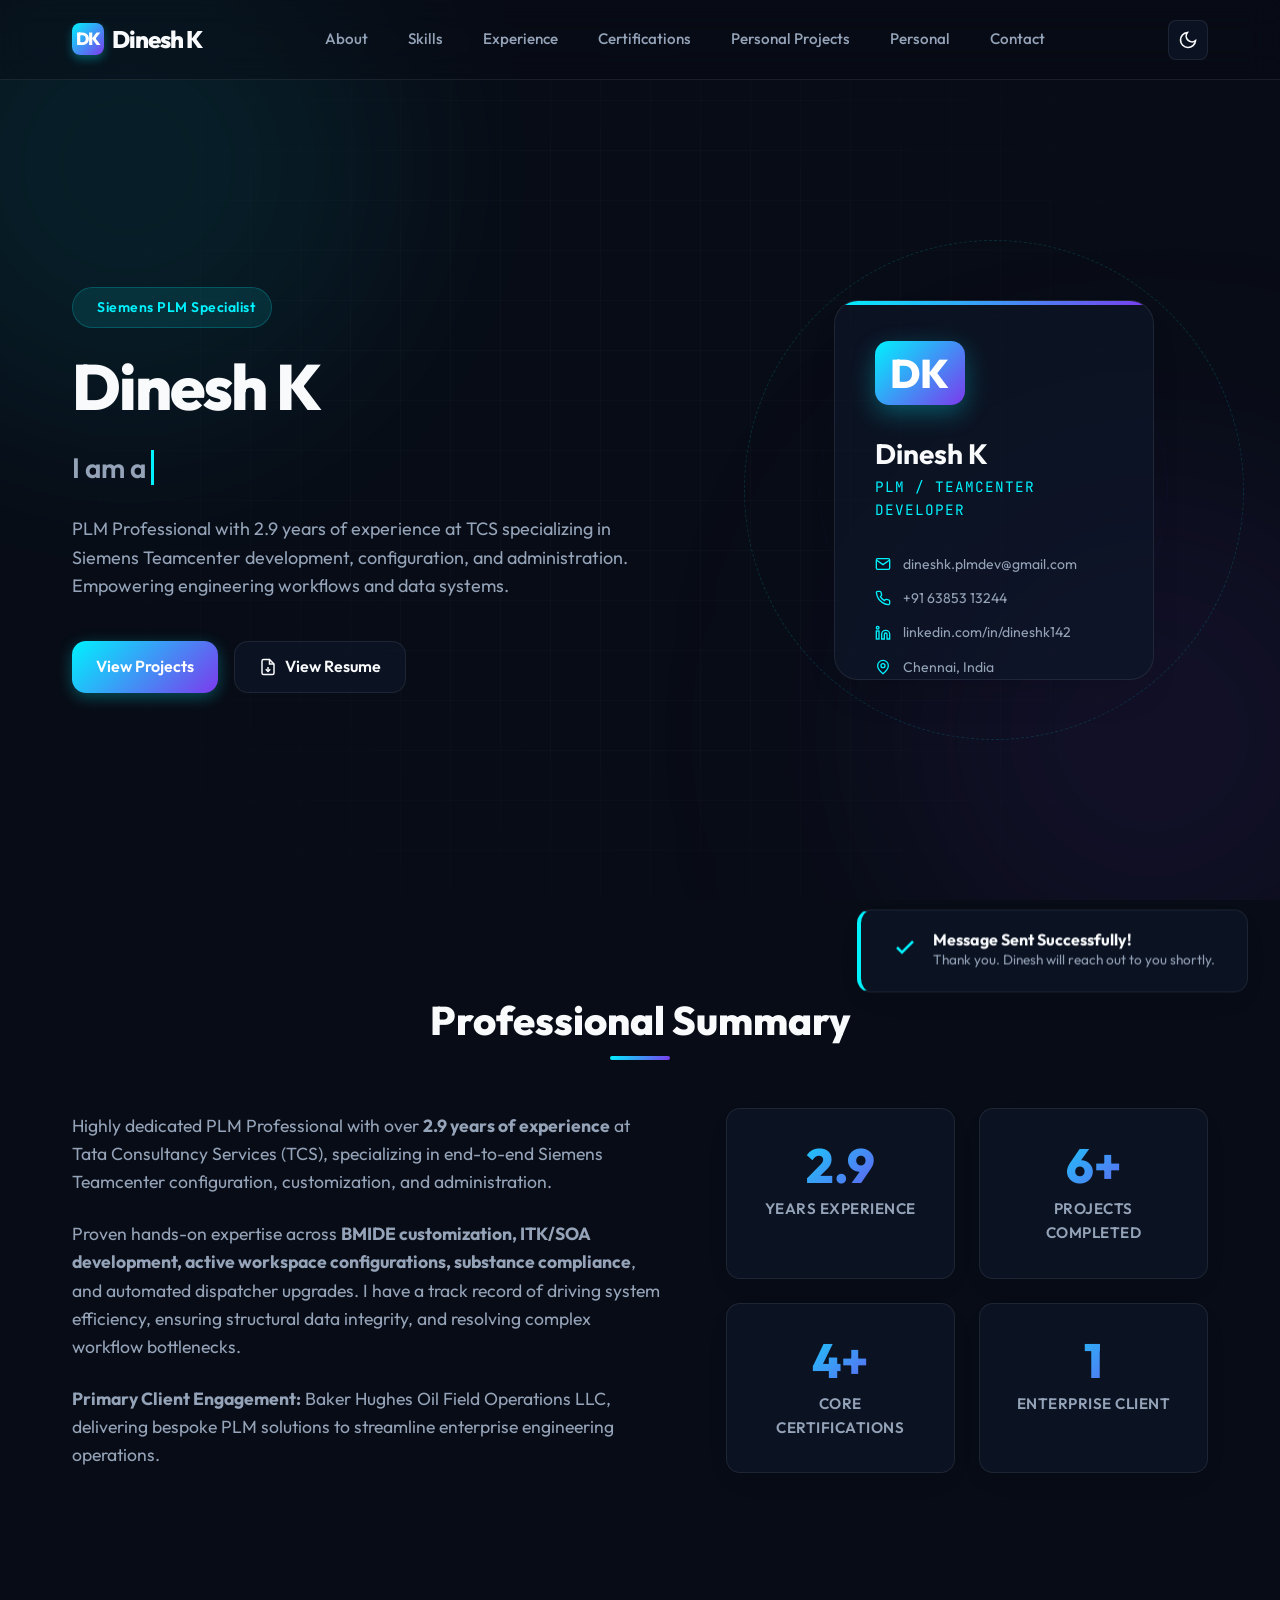
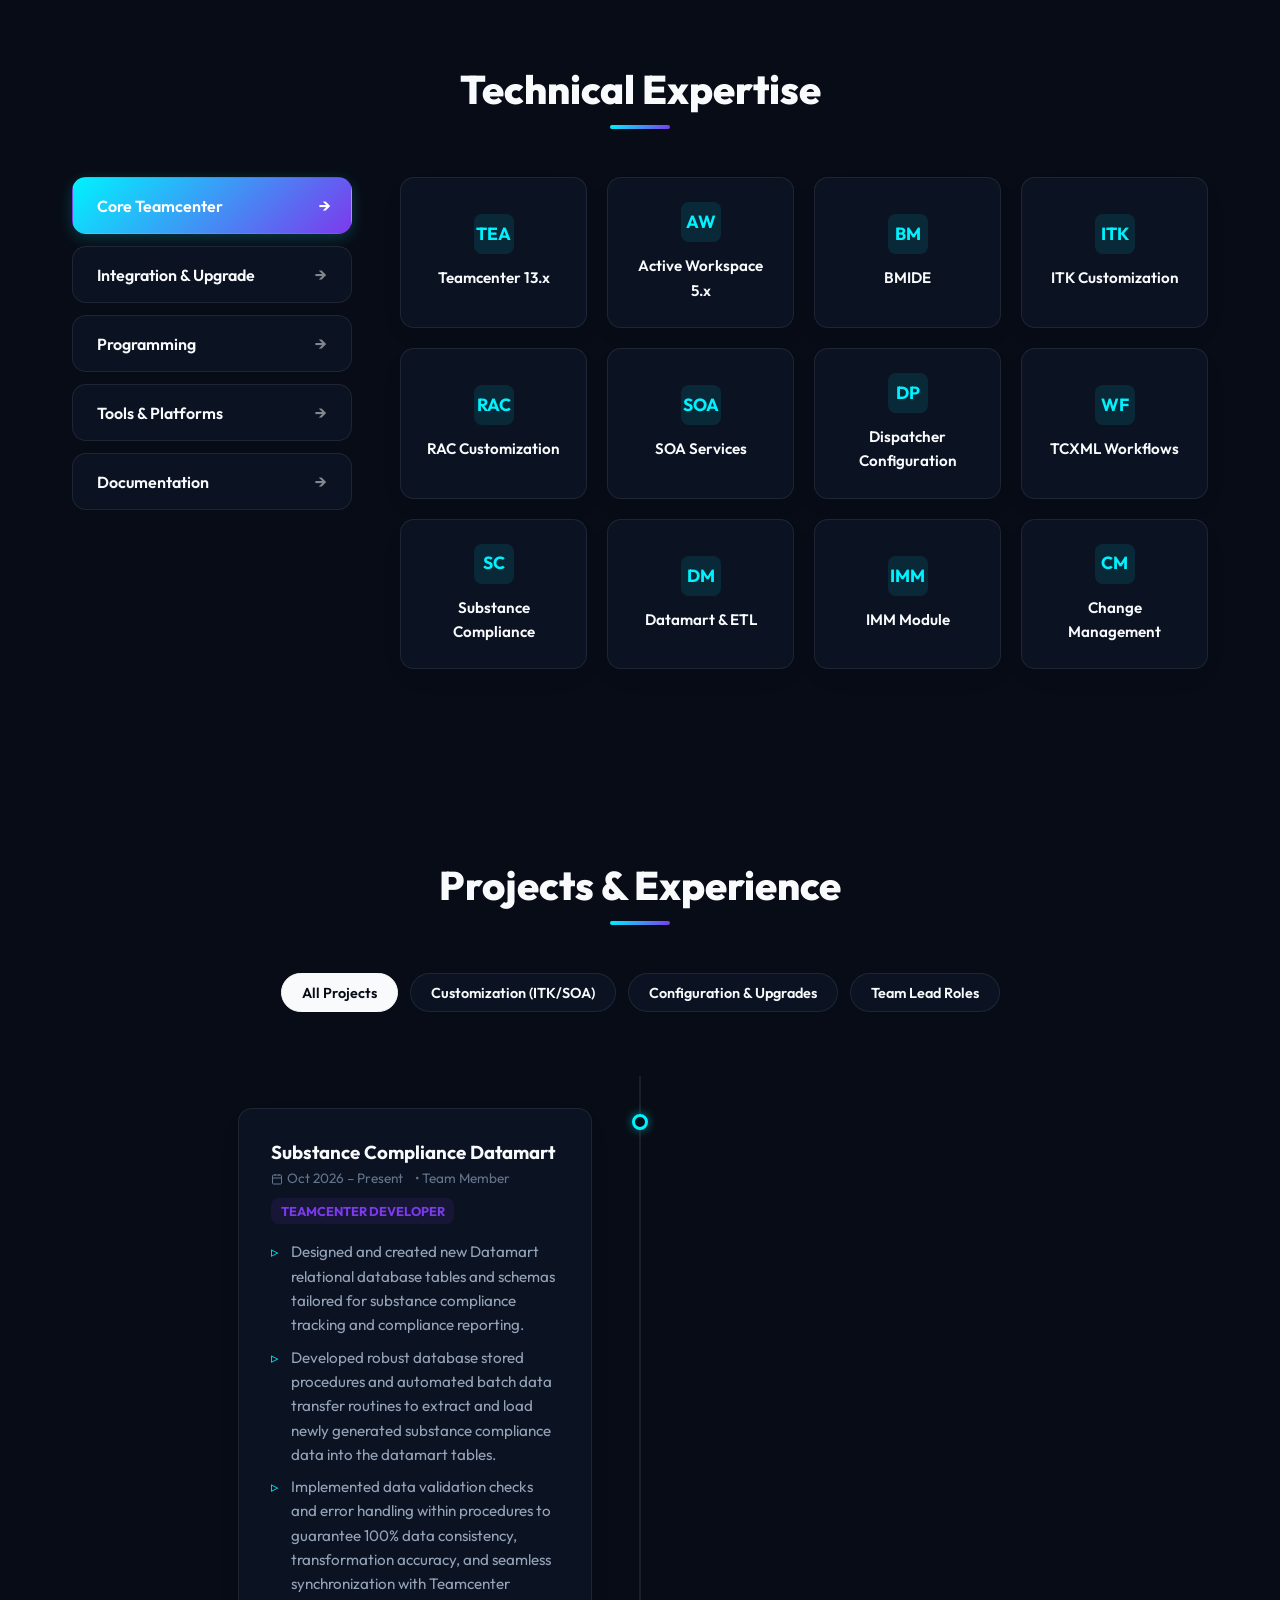
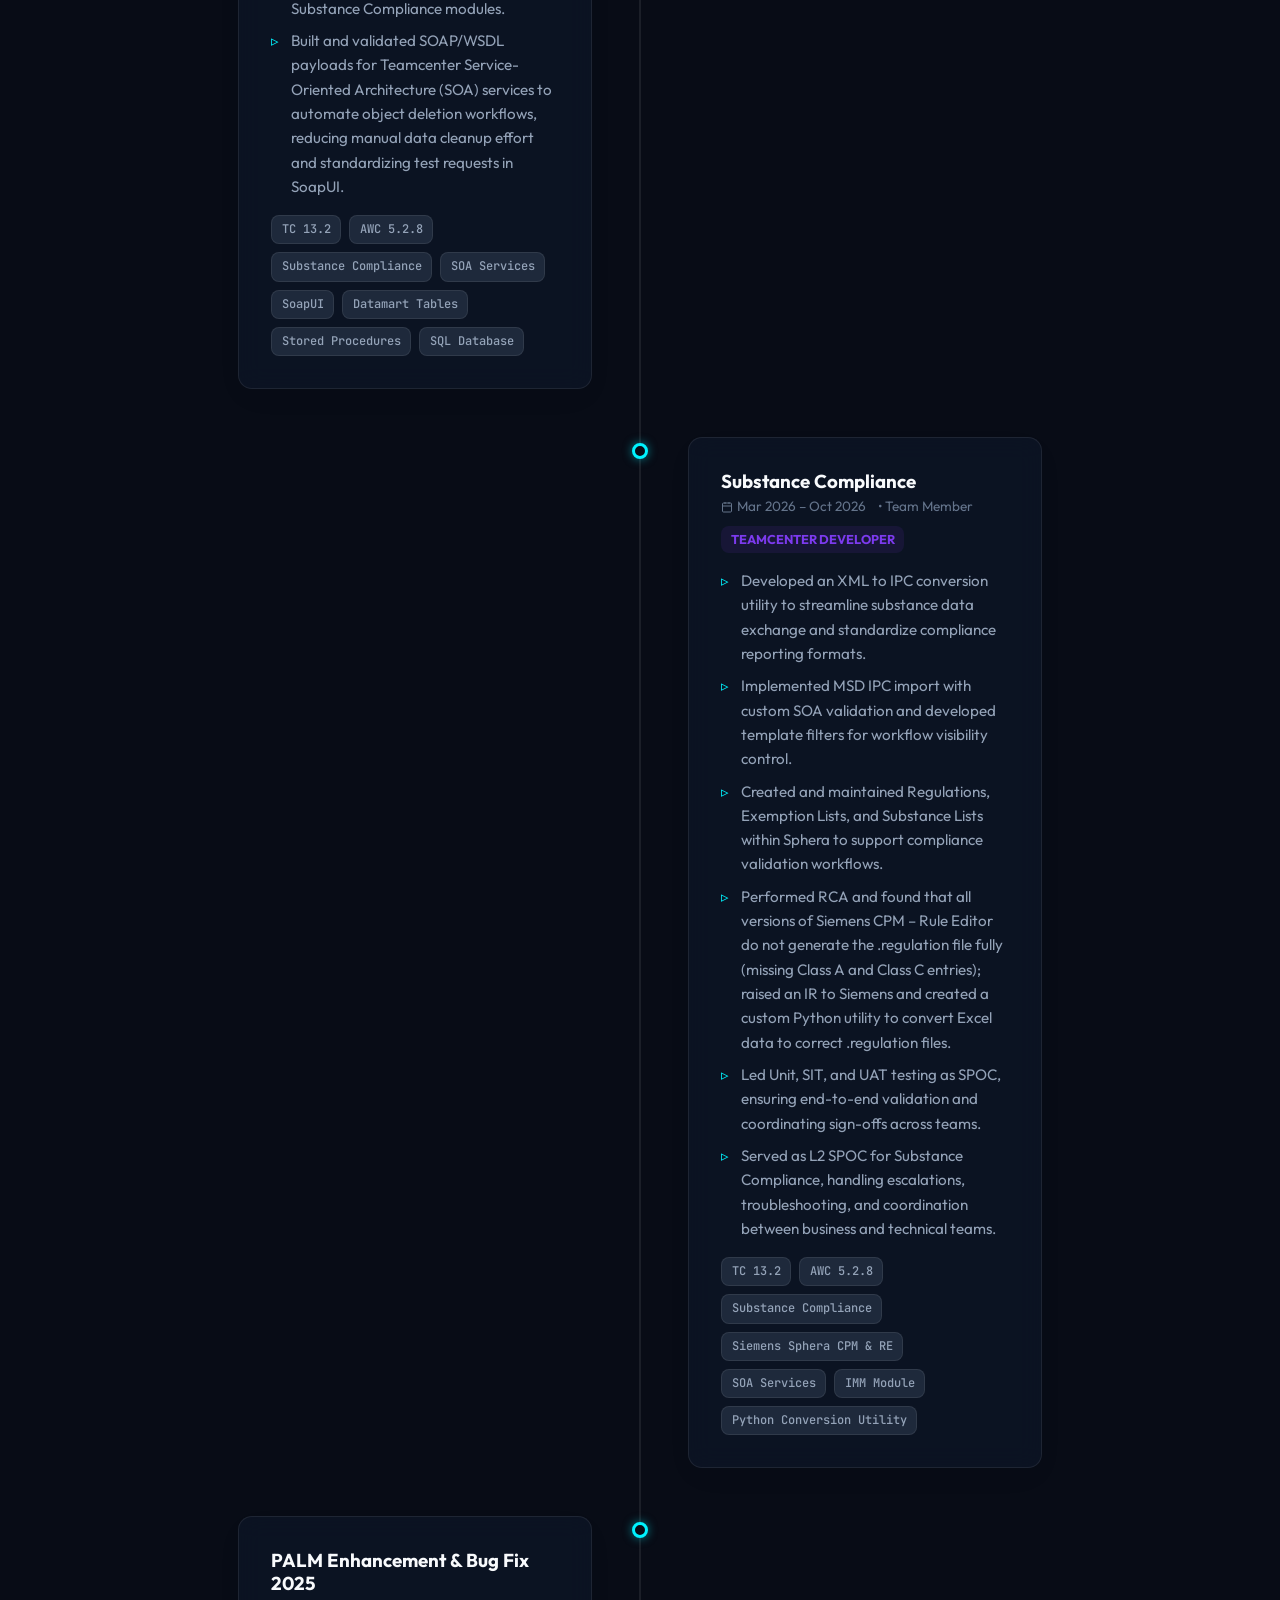
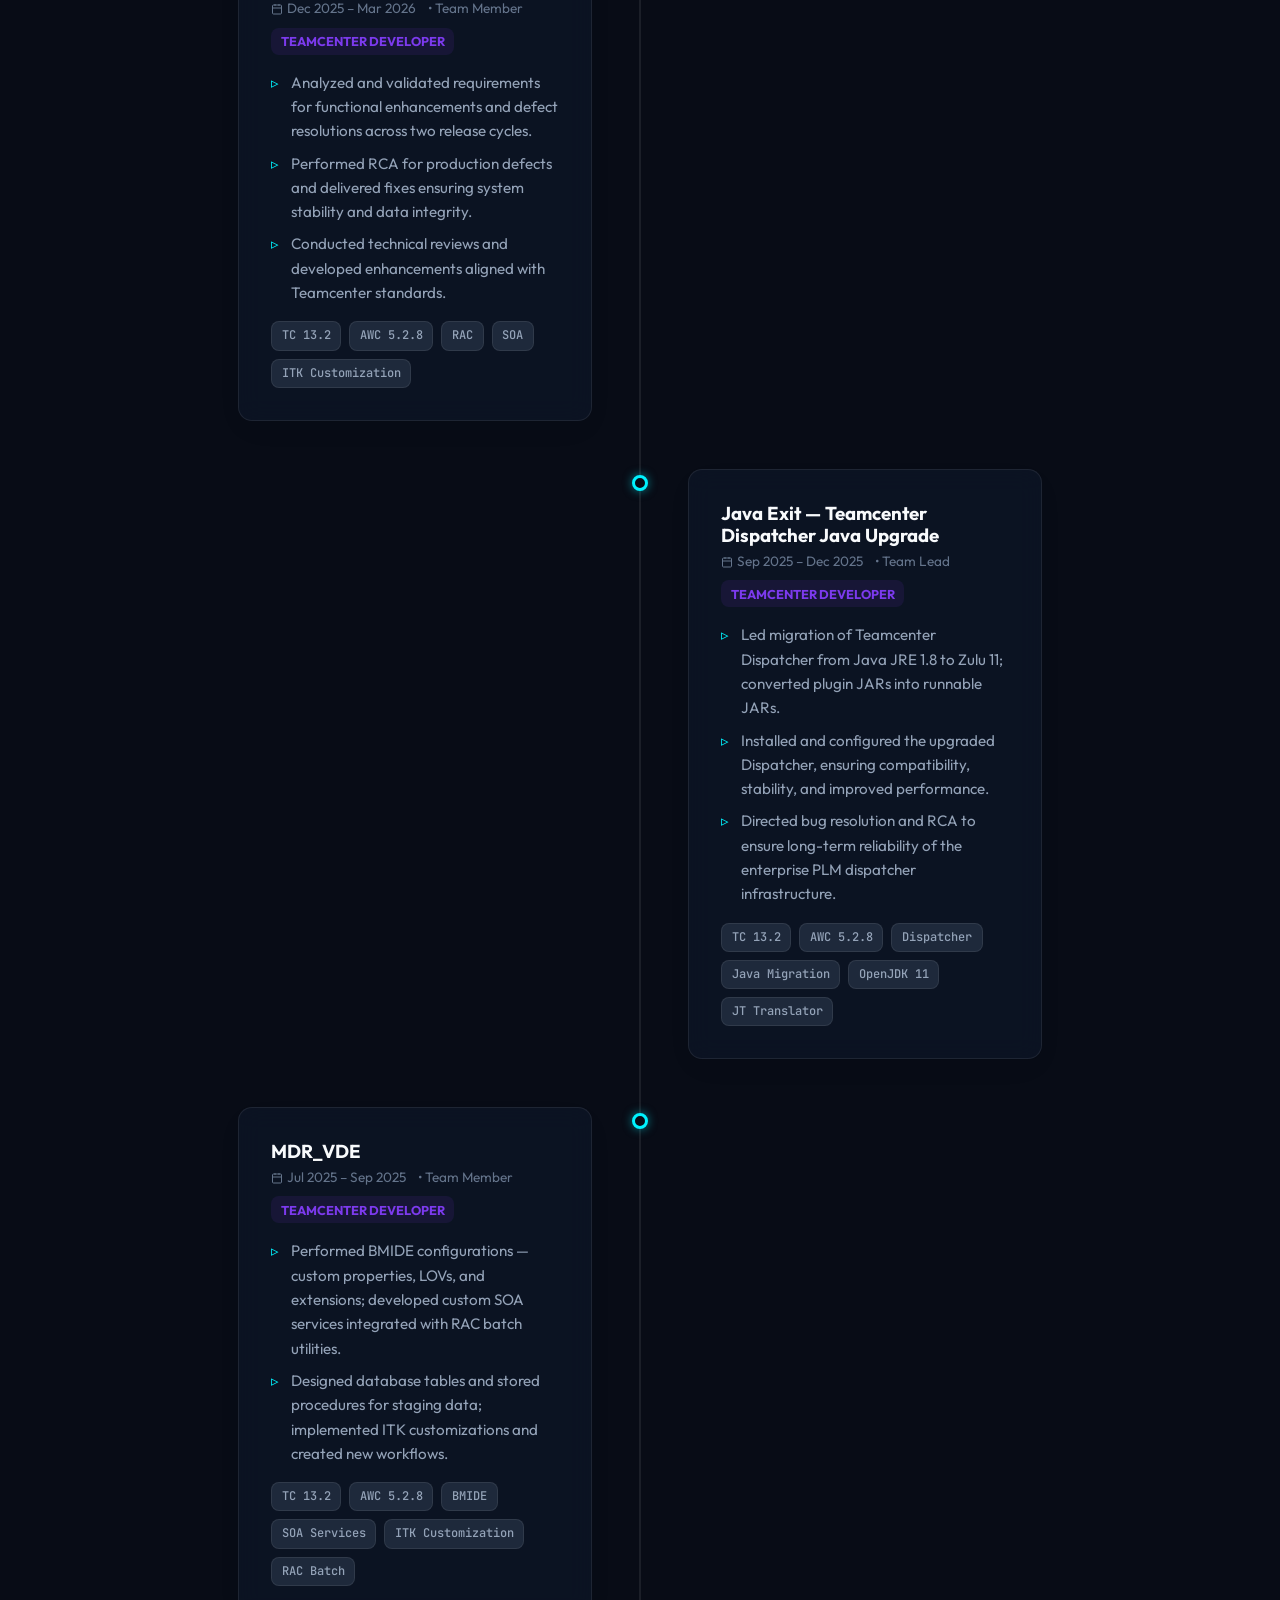
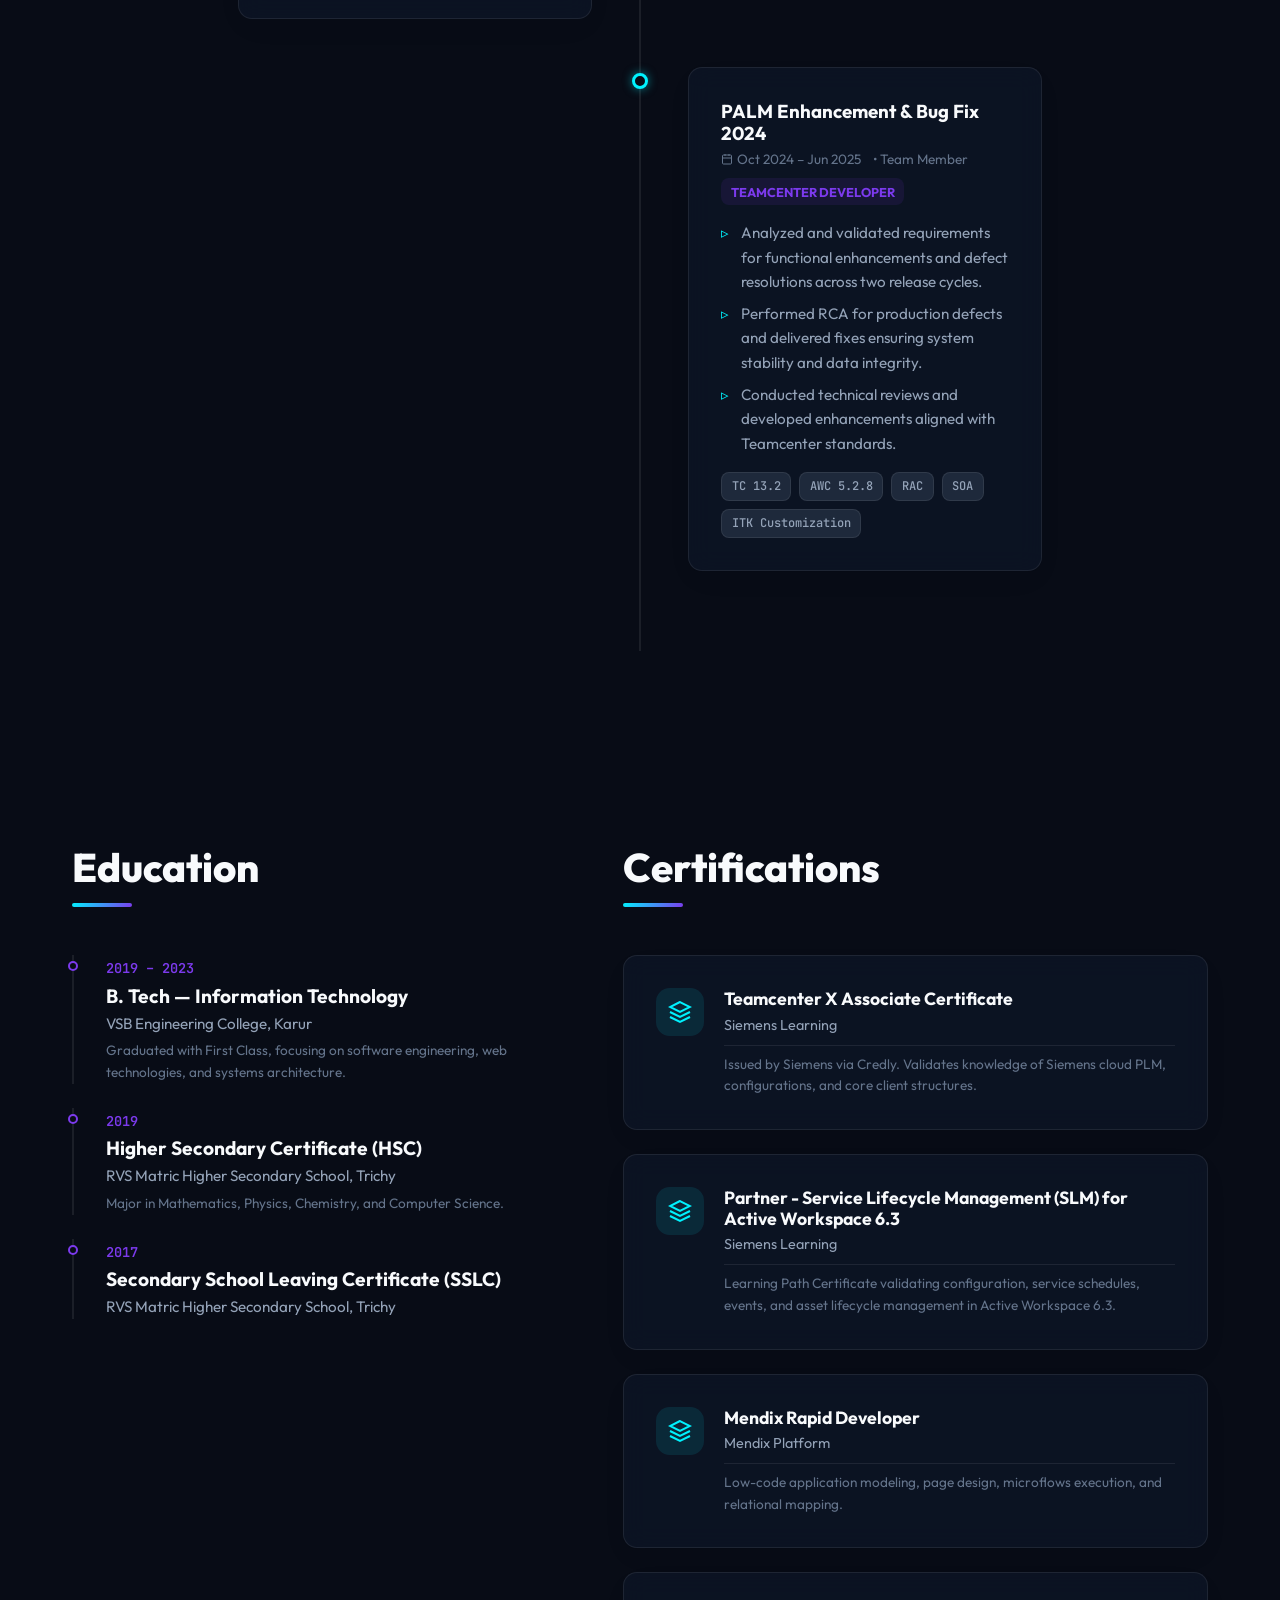
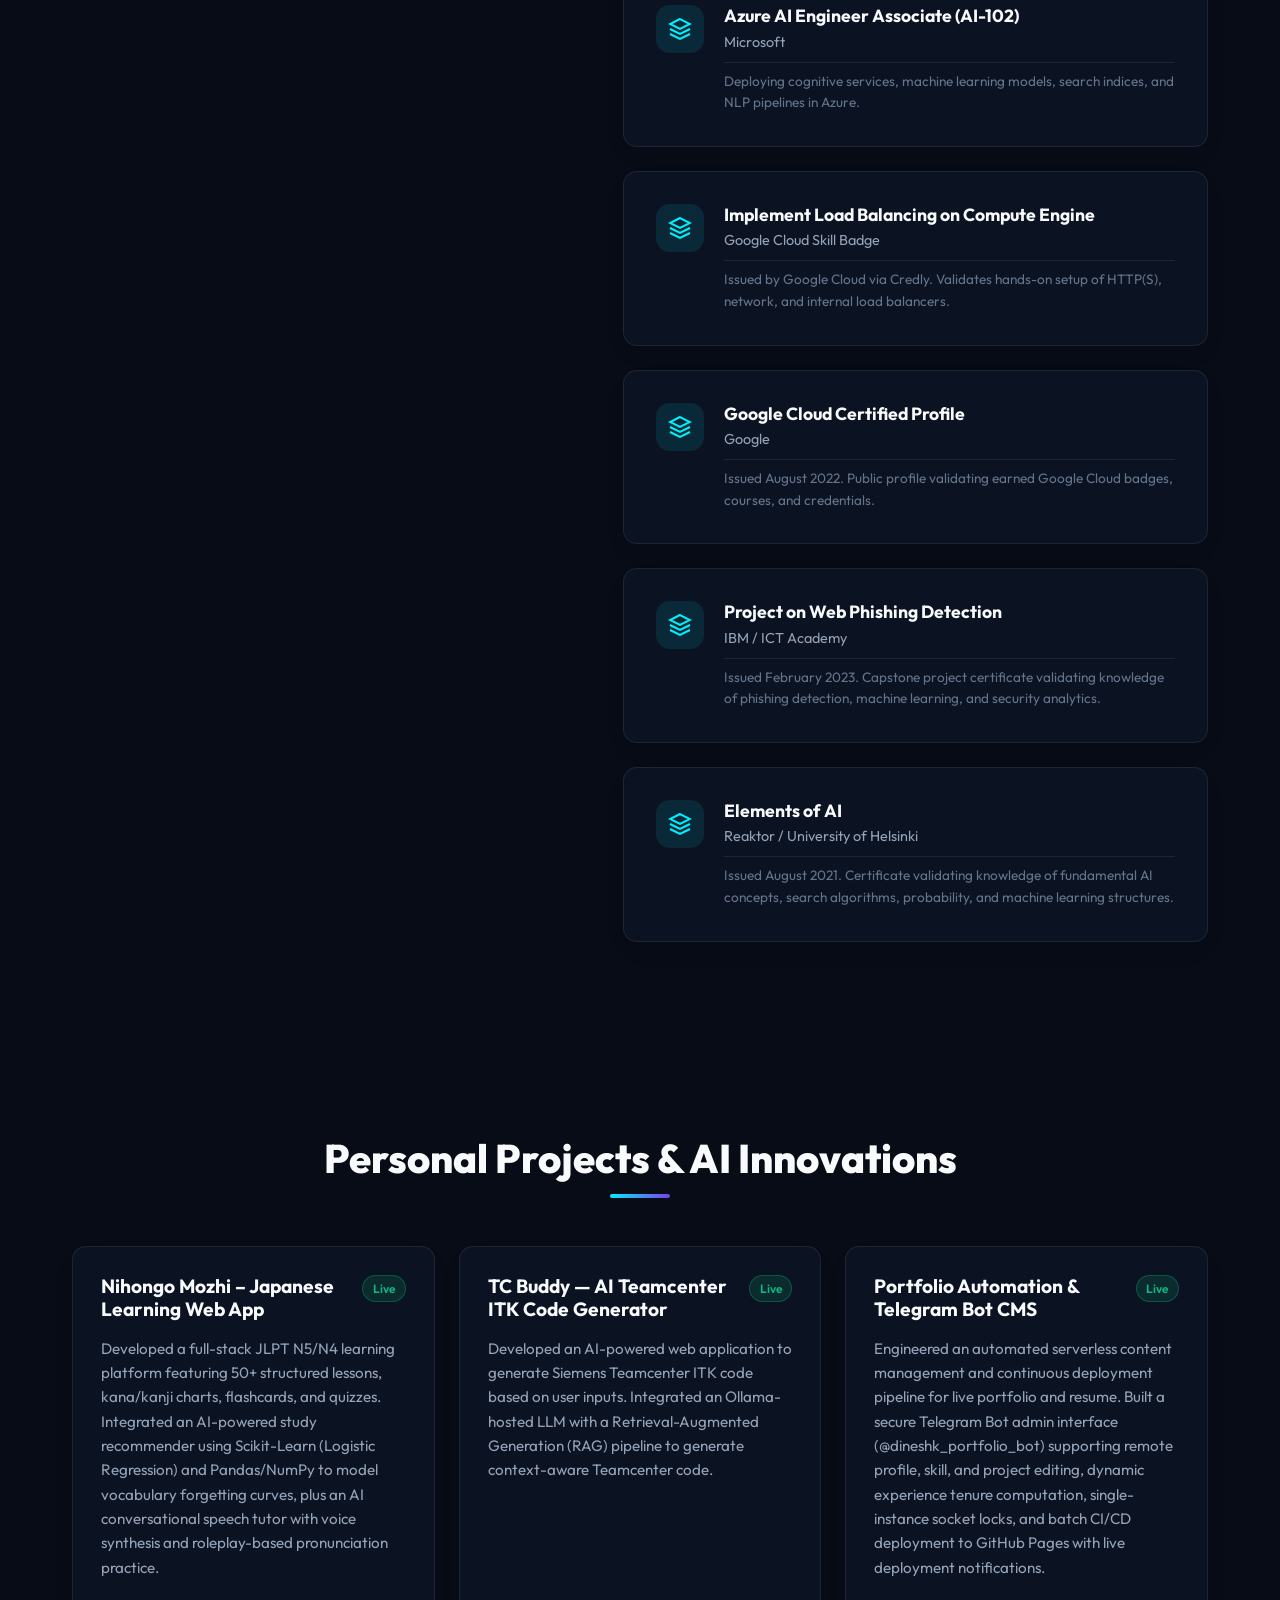
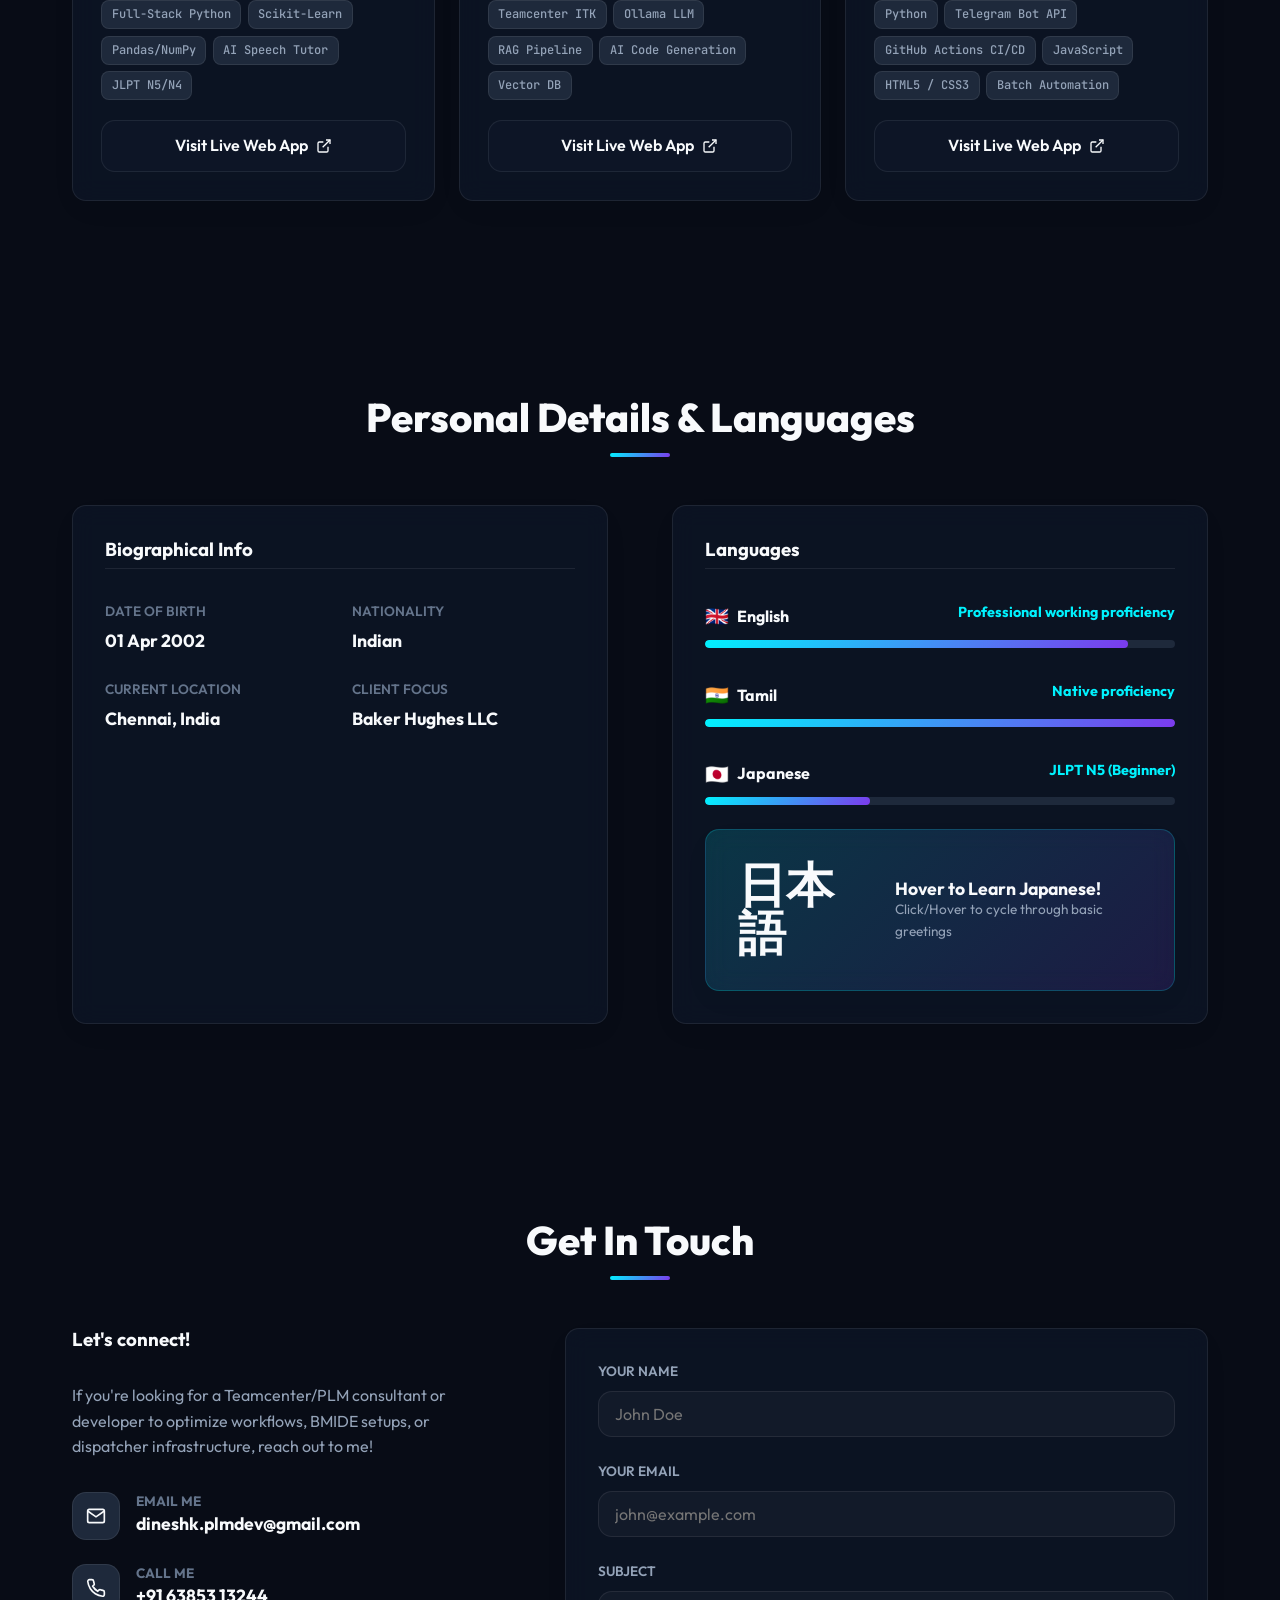
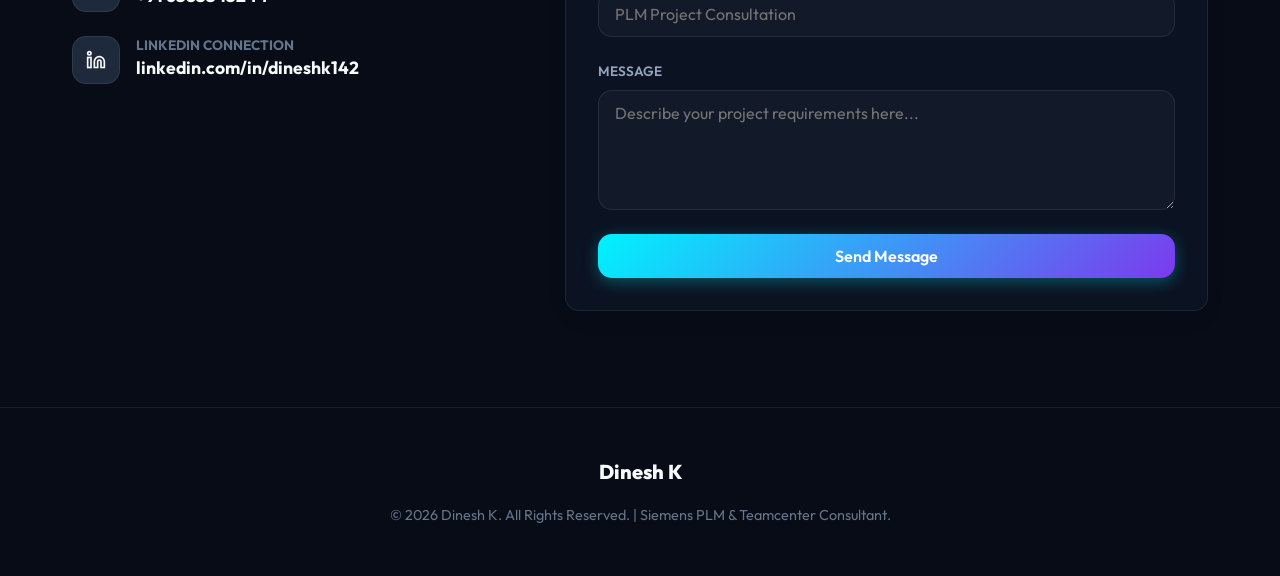
==== commit b468d25a: "Add SOA SOAP/WSDL payload automation bullet to Substance Compliance Datamart" ====
--- a/index.html
+++ b/index.html
@@ -416,12 +416,15 @@
                 <li>Designed and created new Datamart relational database tables and schemas tailored for substance compliance tracking and compliance reporting.</li>
                 <li>Developed robust database stored procedures and automated batch data transfer routines to extract and load newly generated substance compliance data into the datamart tables.</li>
                 <li>Implemented data validation checks and error handling within procedures to guarantee 100% data consistency, transformation accuracy, and seamless synchronization with Teamcenter Substance Compliance modules.</li>
+                <li>Built and validated SOAP/WSDL payloads for Teamcenter Service-Oriented Architecture (SOA) services to automate object deletion workflows, reducing manual data cleanup effort and standardizing test requests in SoapUI.</li>
               </ul>
             </div>
             <div class="timeline-tech">
               <span class="tech-tag">TC 13.2</span>
               <span class="tech-tag">AWC 5.2.8</span>
               <span class="tech-tag">Substance Compliance</span>
+              <span class="tech-tag">SOA Services</span>
+              <span class="tech-tag">SoapUI</span>
               <span class="tech-tag">Datamart Tables</span>
               <span class="tech-tag">Stored Procedures</span>
               <span class="tech-tag">SQL Database</span>
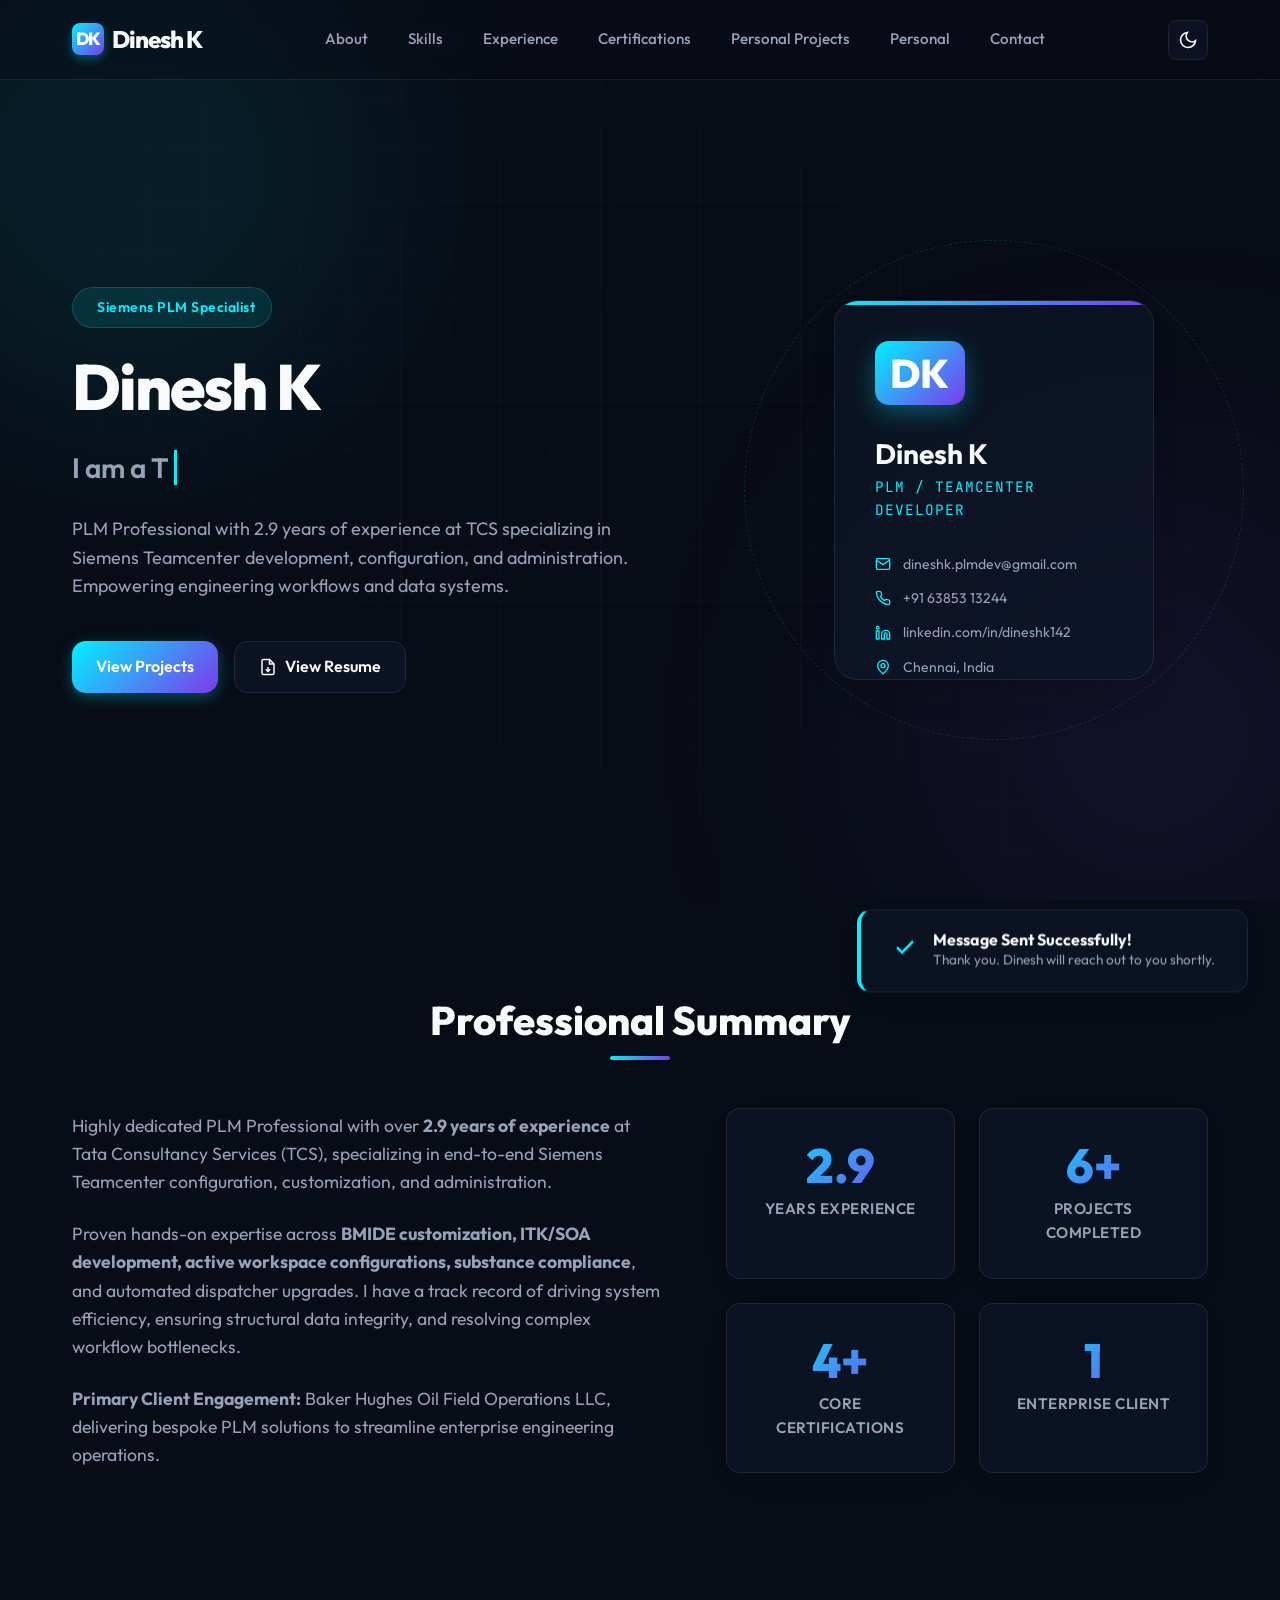
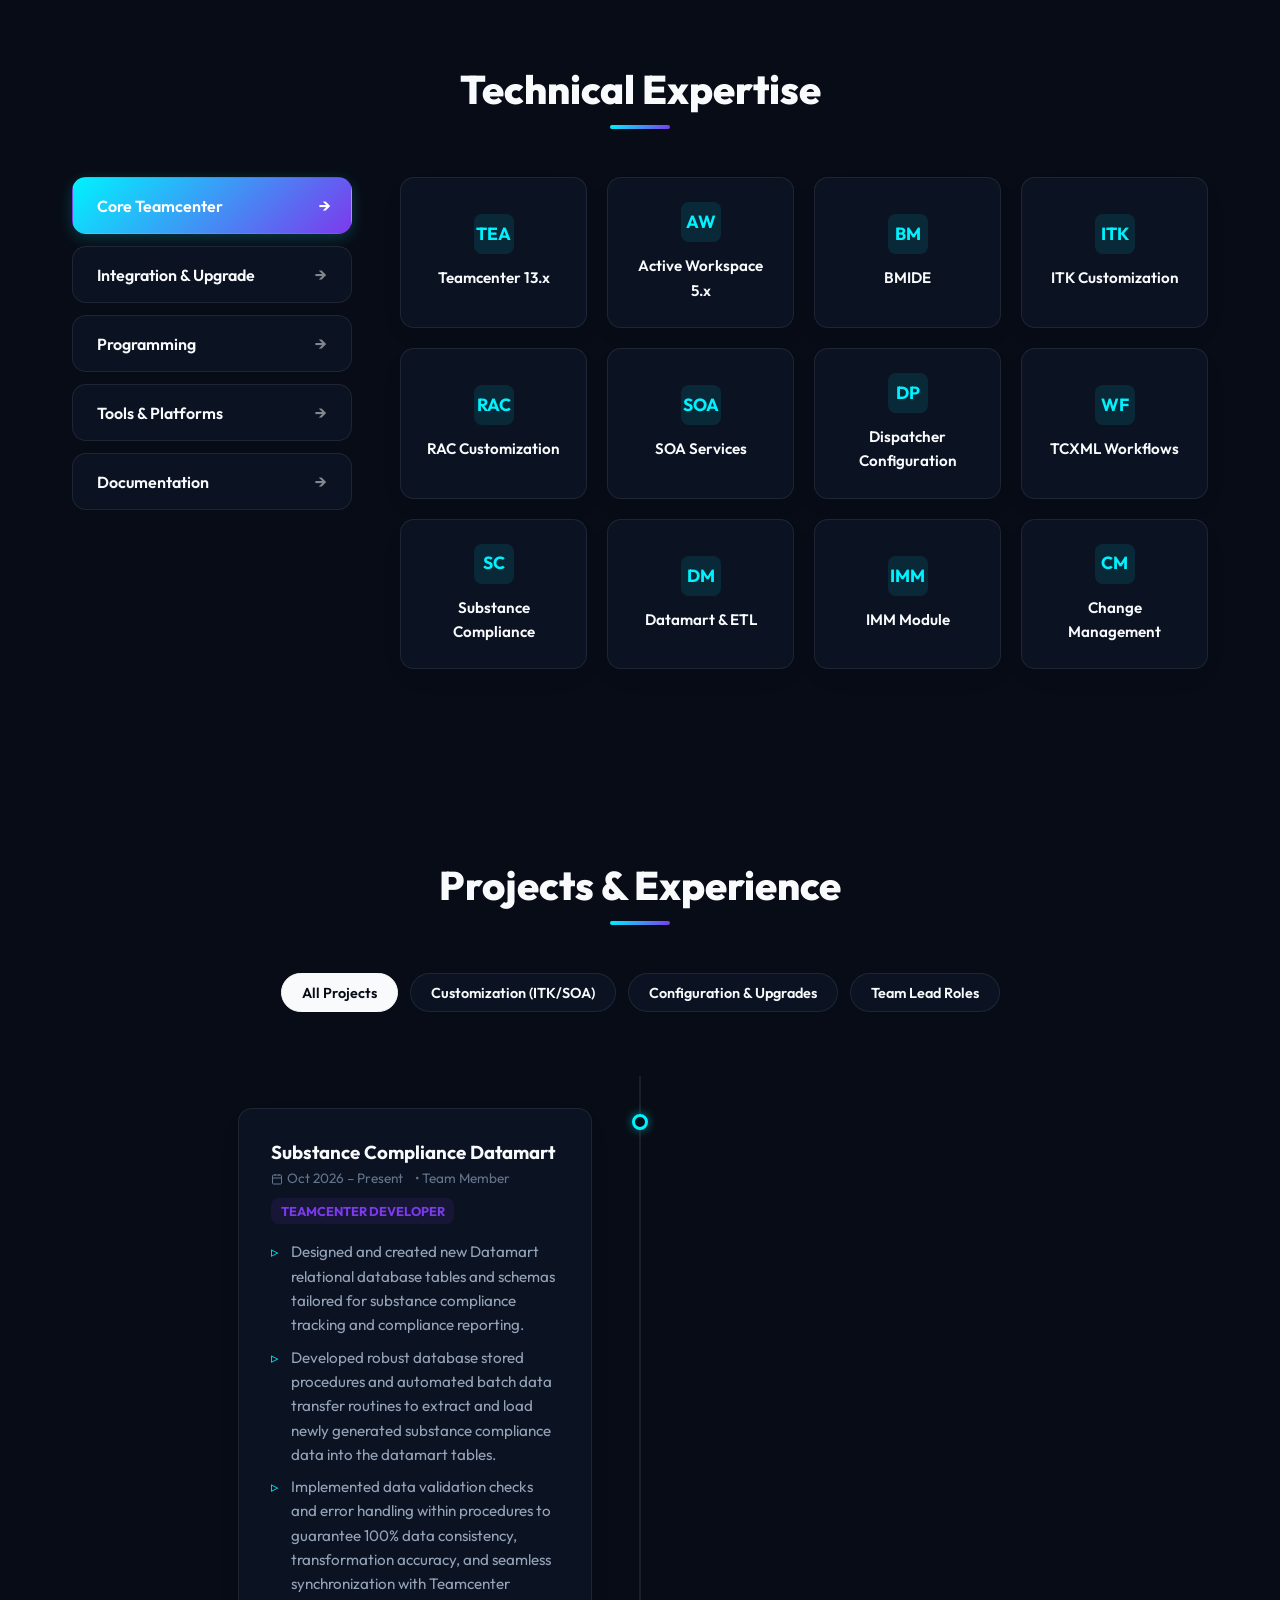
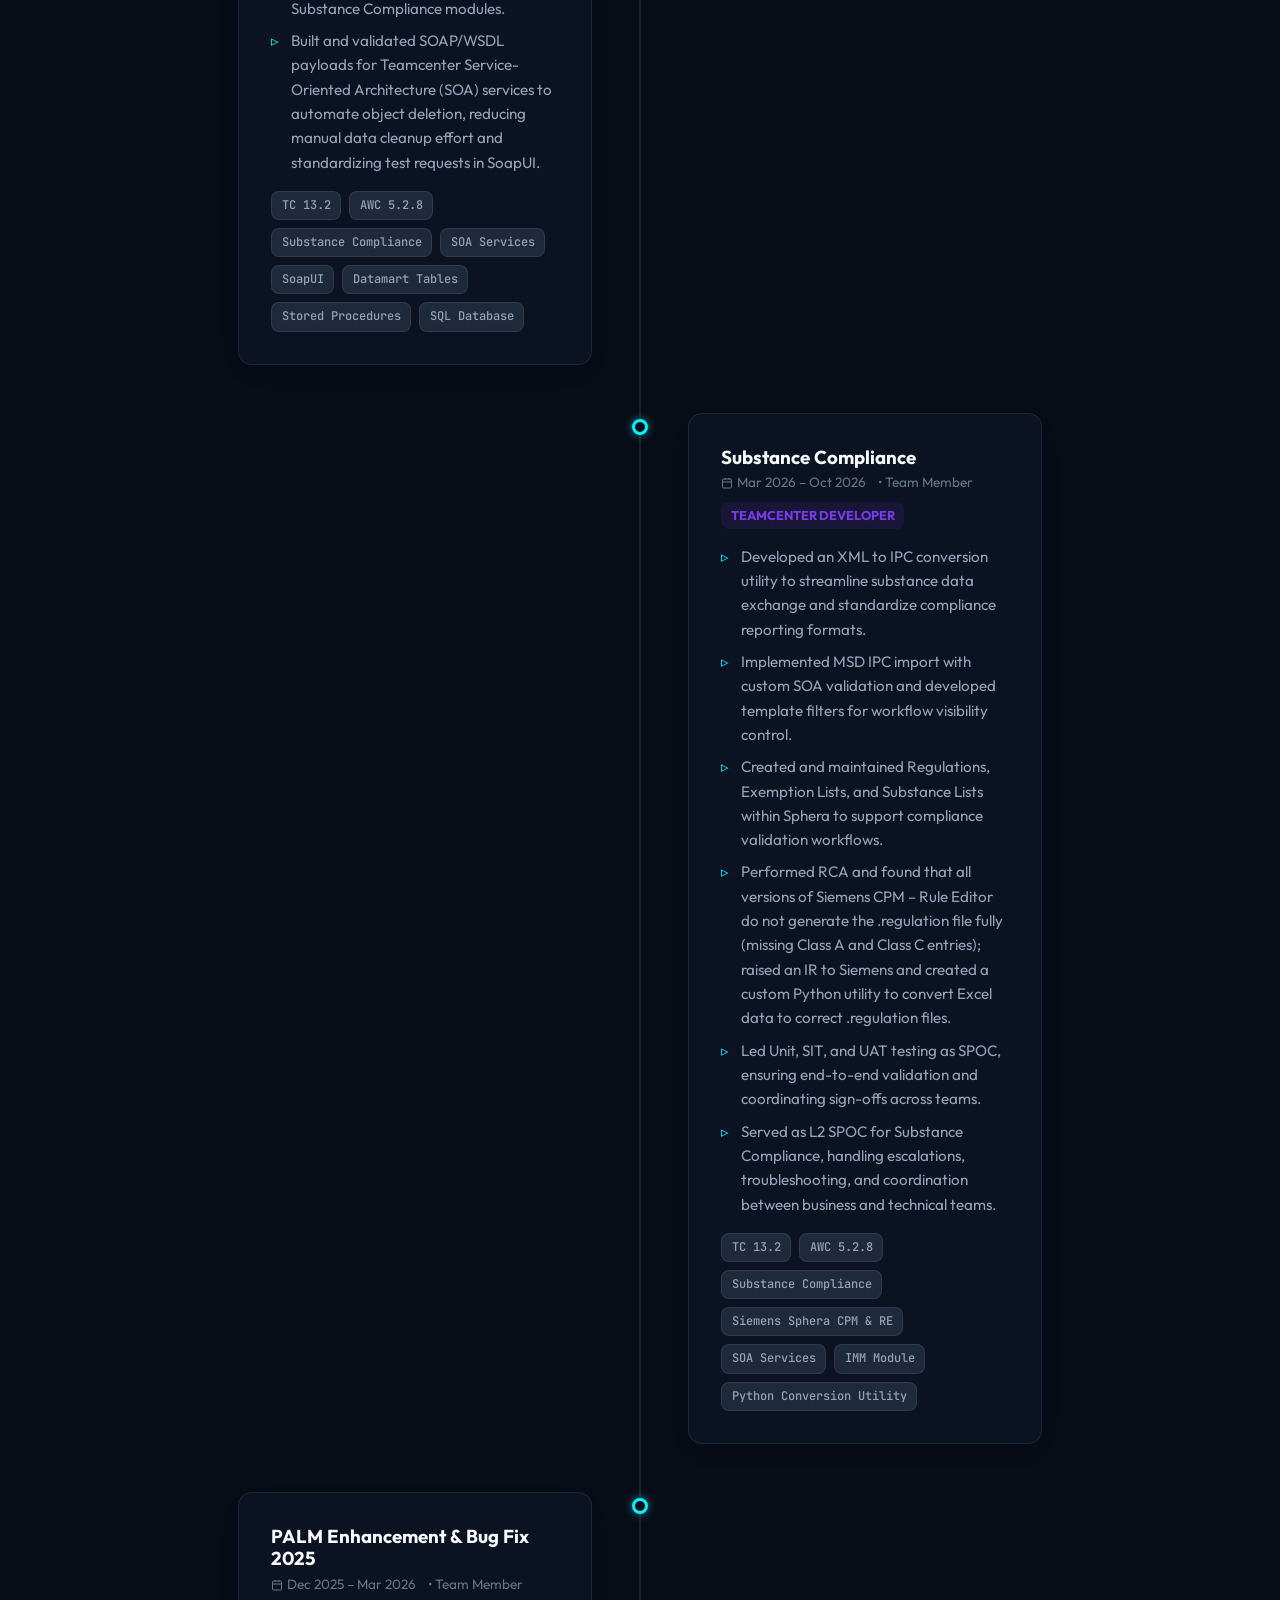
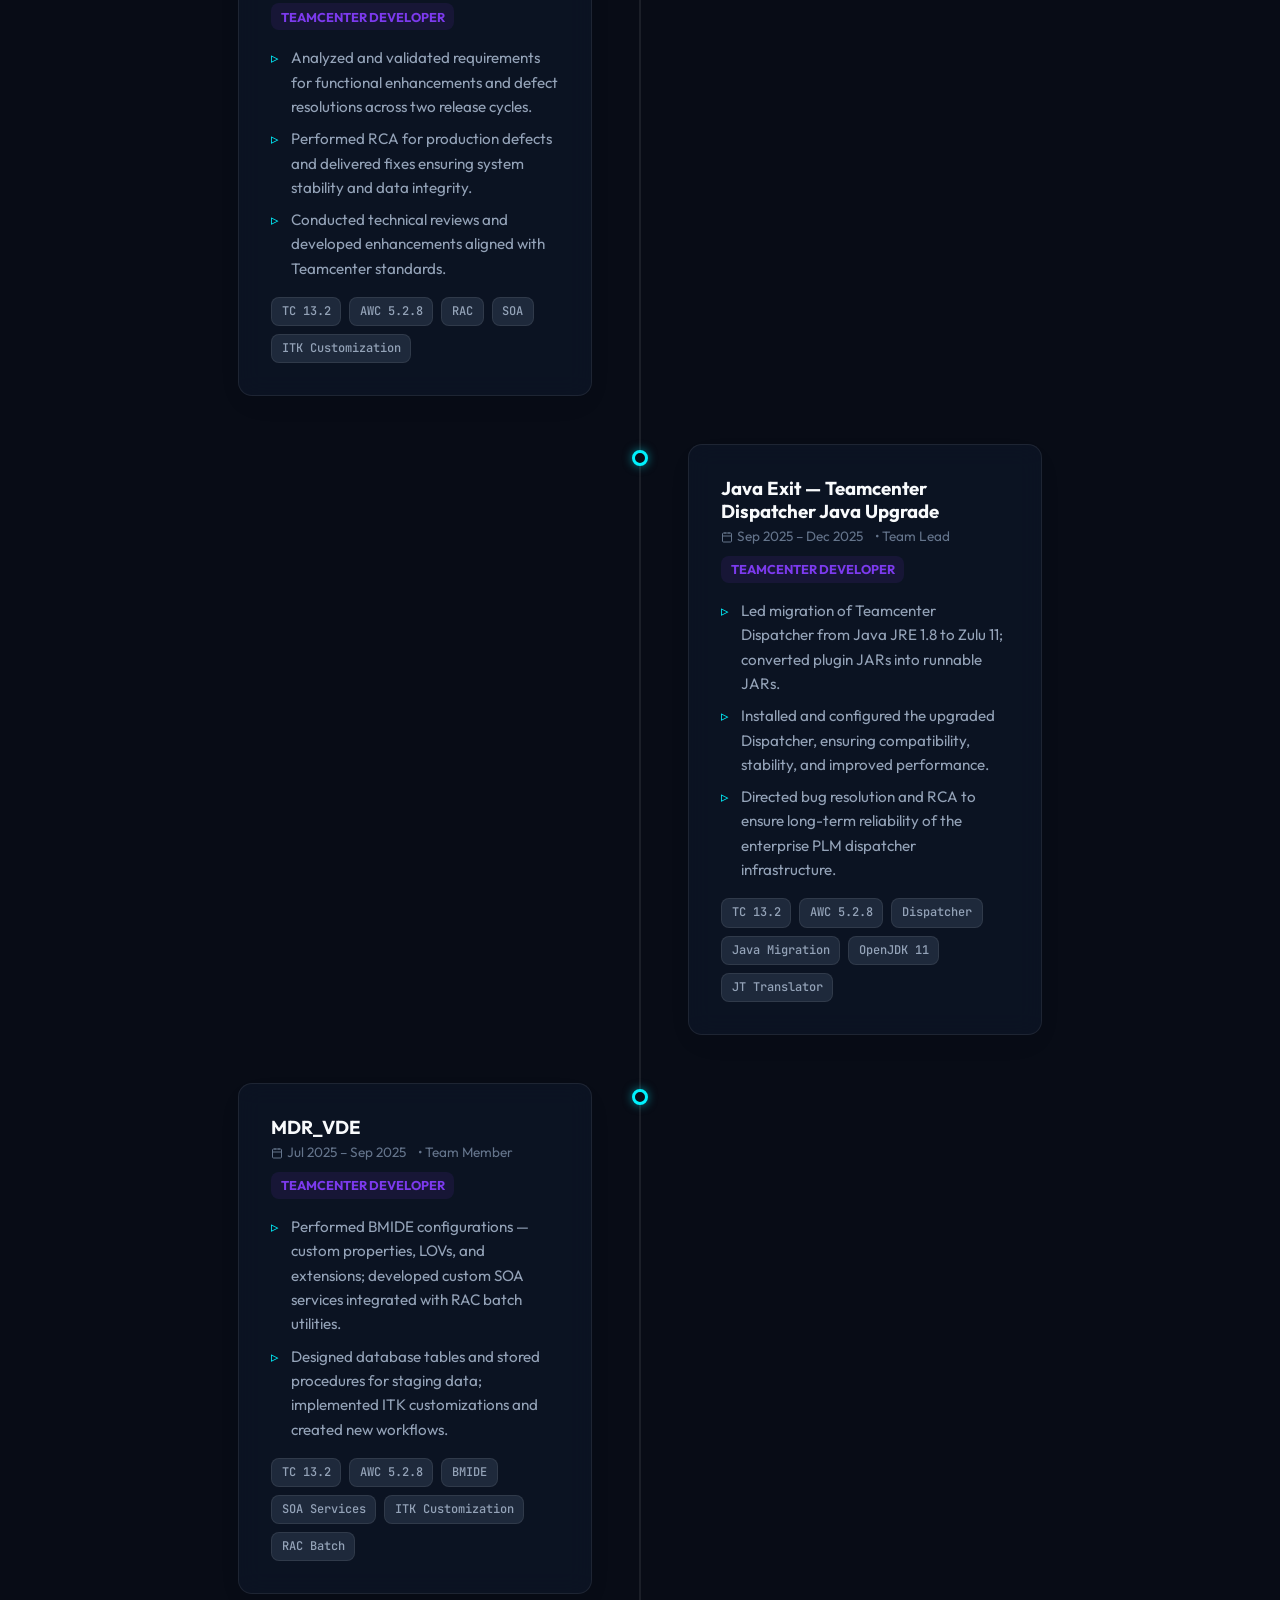
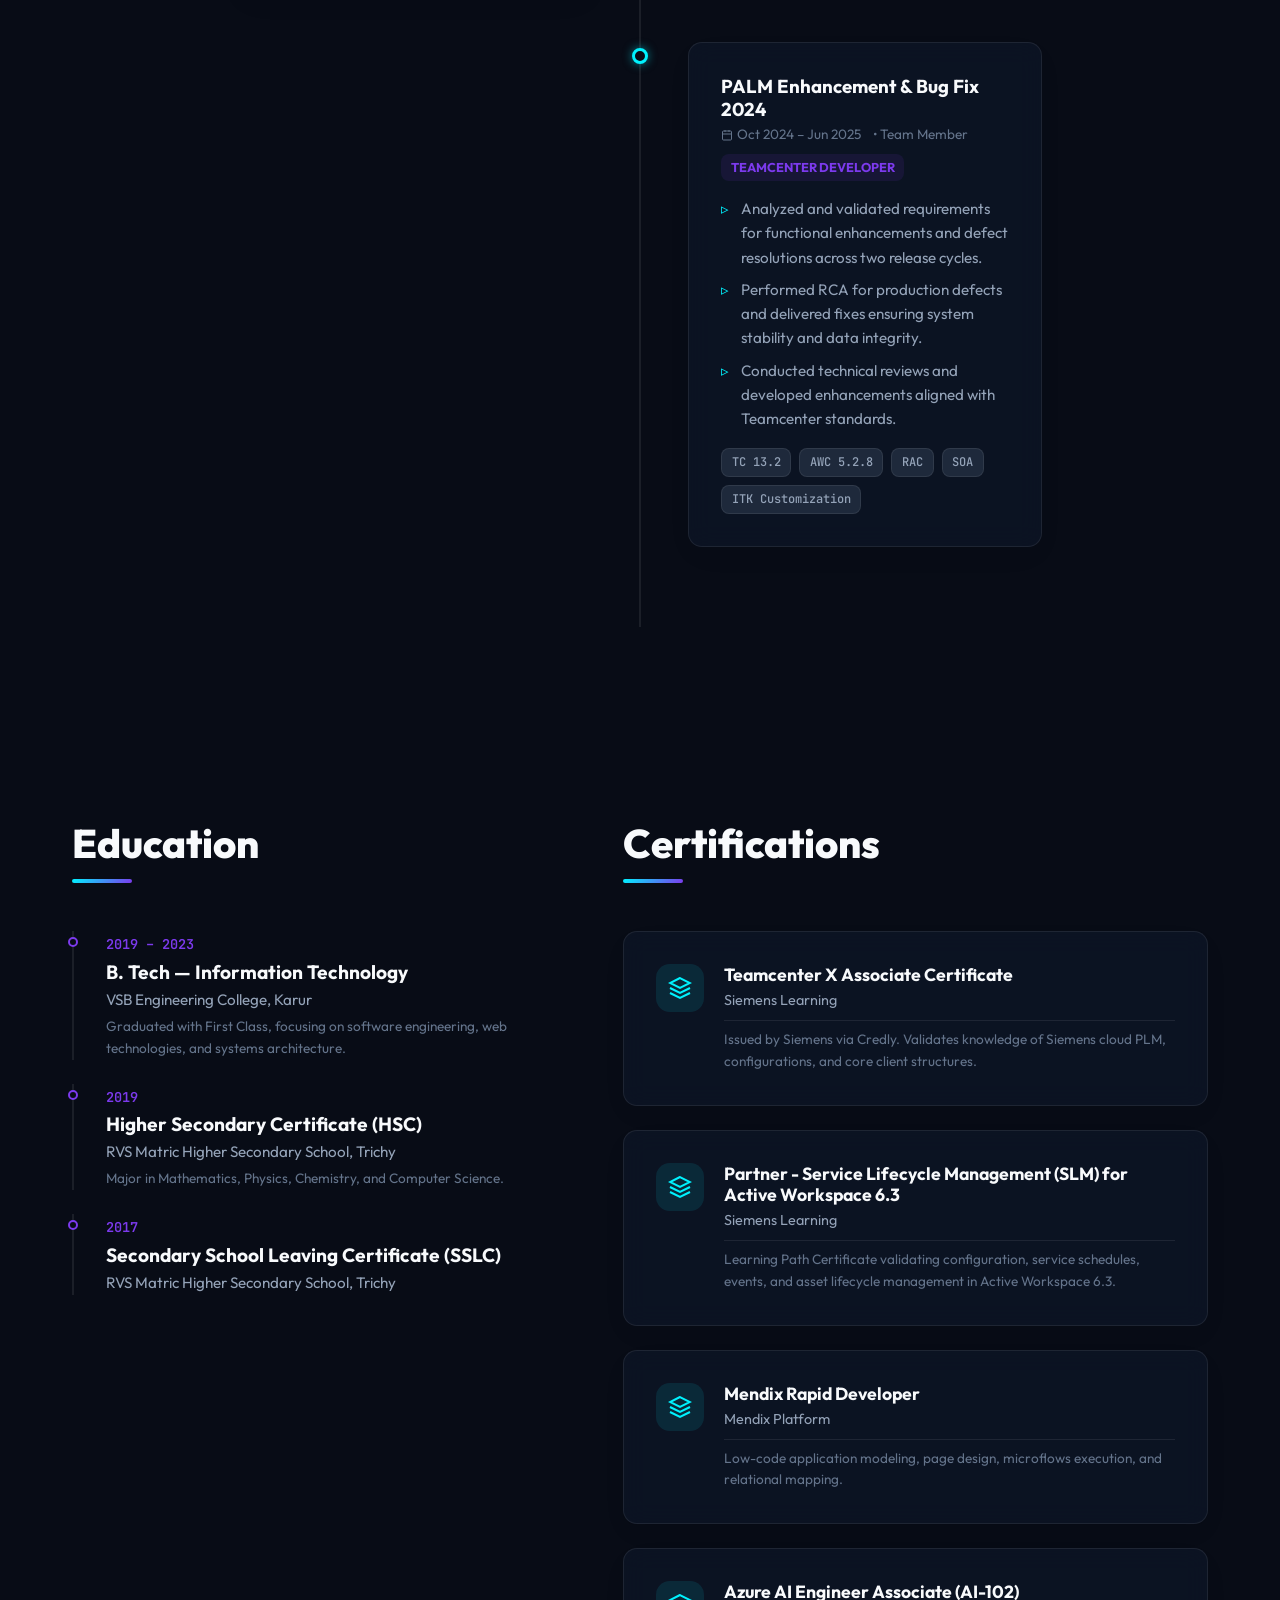
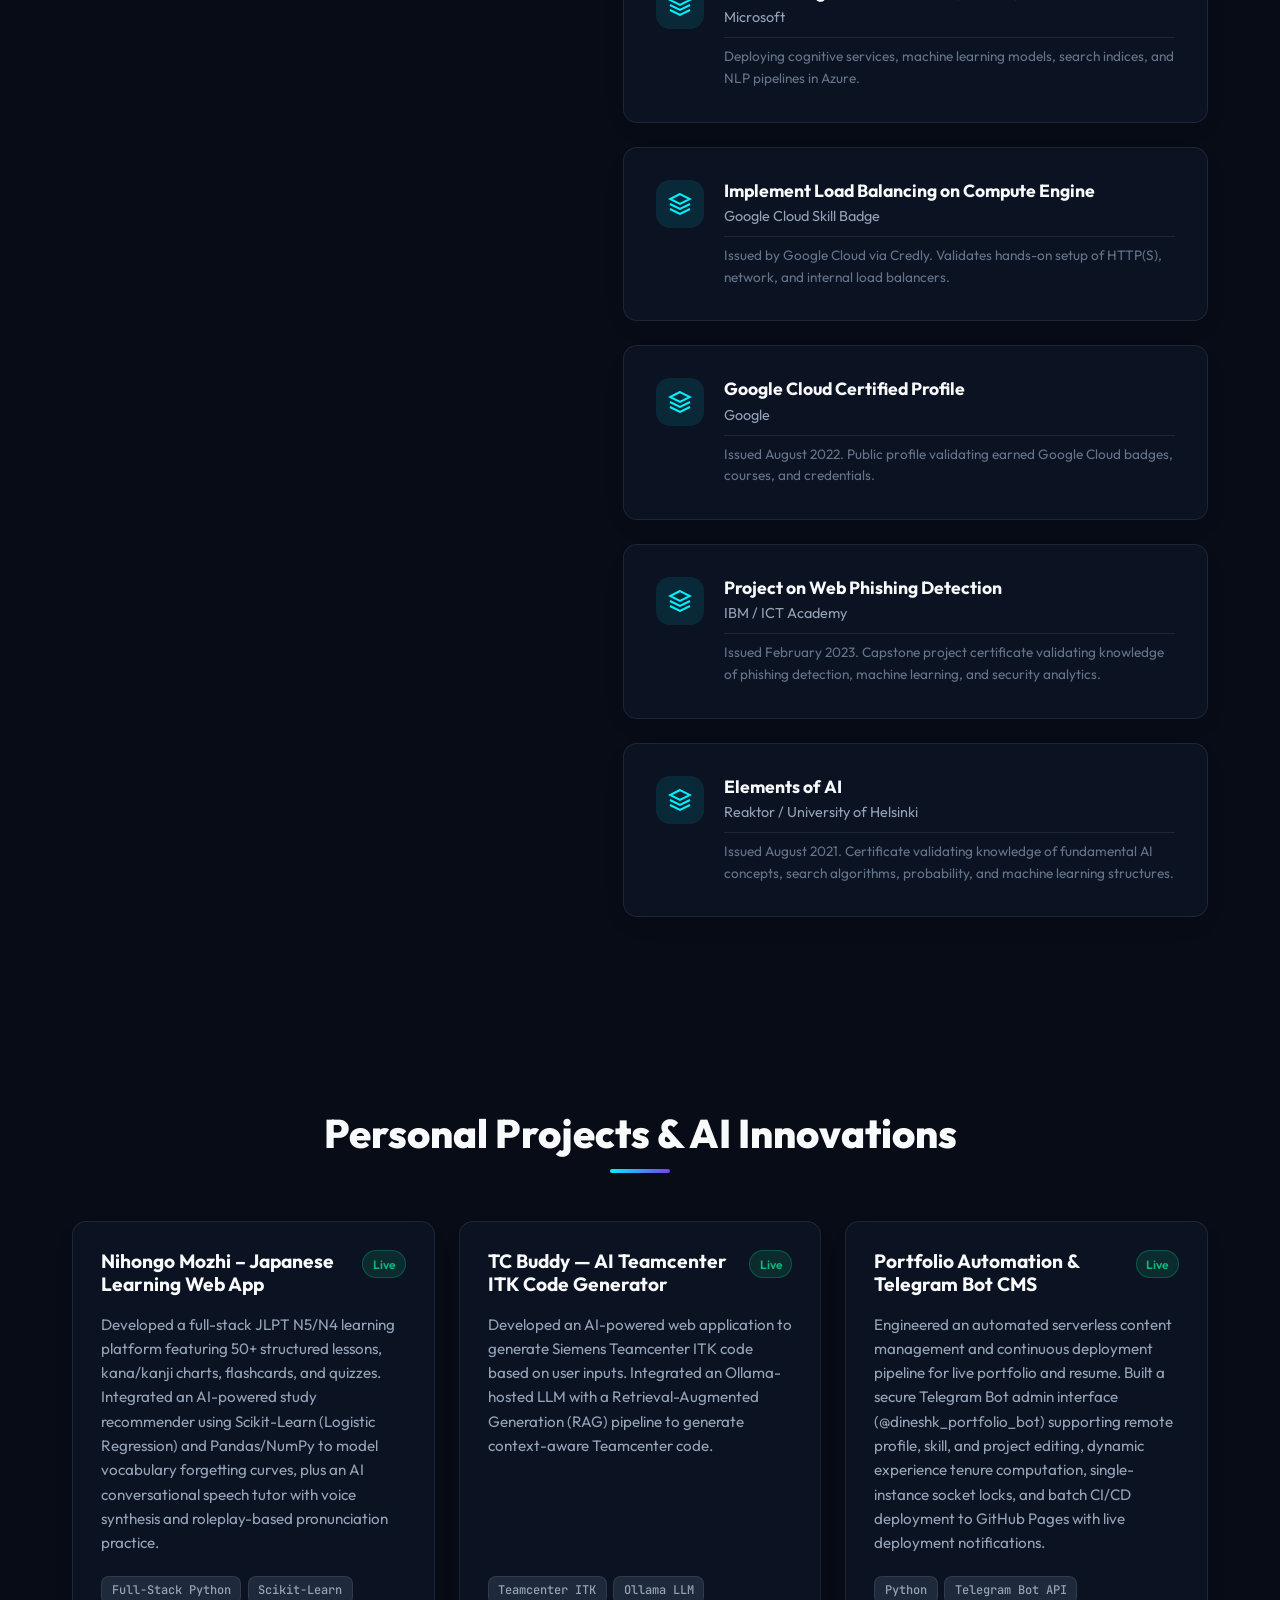
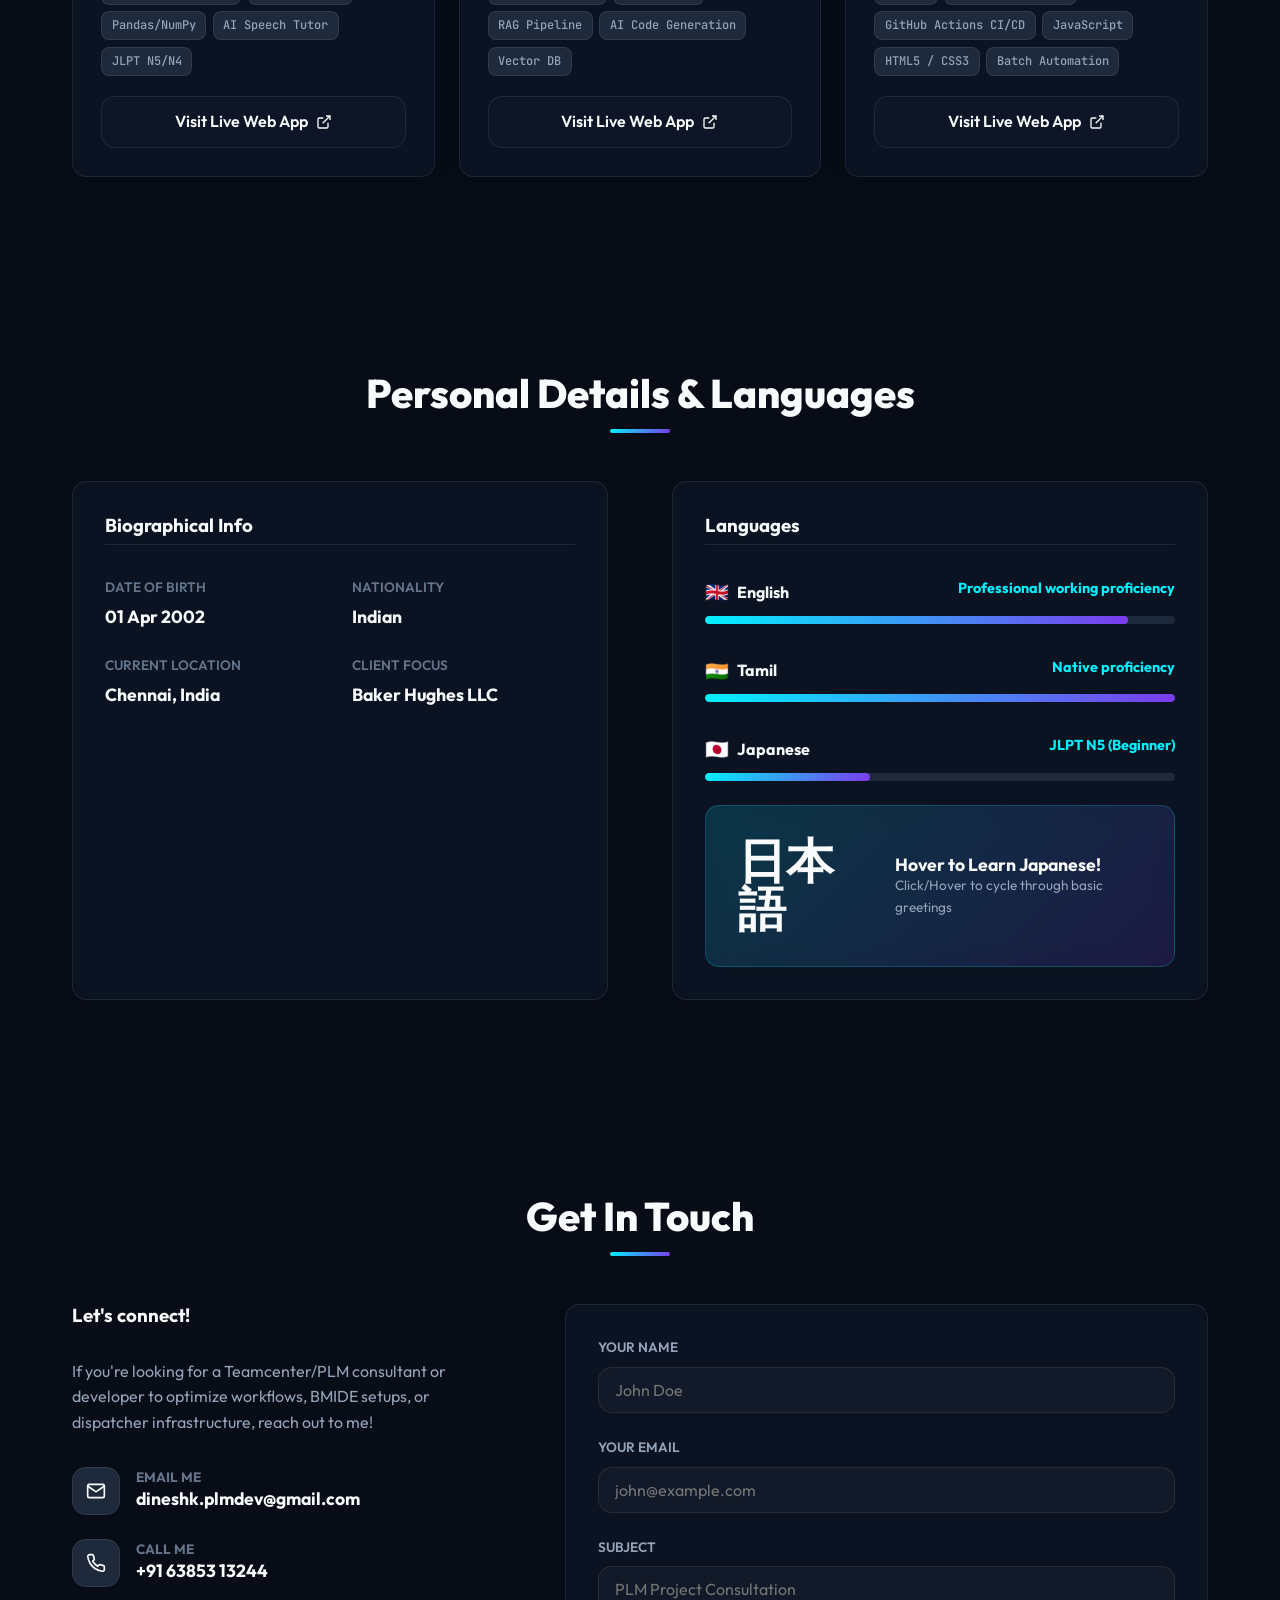
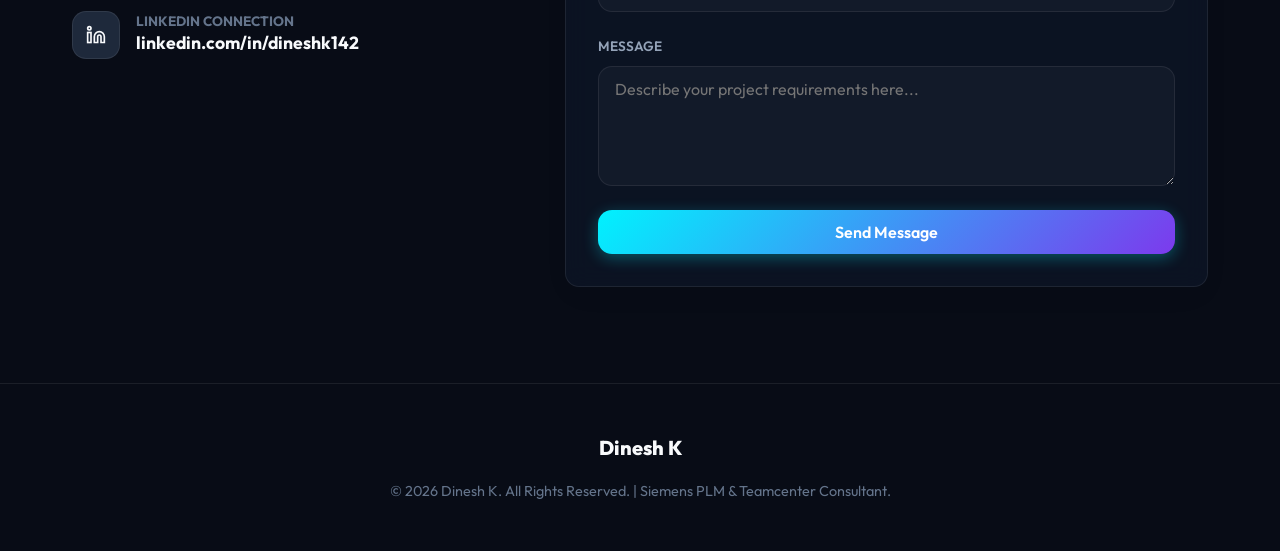
==== commit 7c94bfee: "Update SOA object deletion bullet in Substance Compliance Datamart" ====
--- a/index.html
+++ b/index.html
@@ -416,7 +416,7 @@
                 <li>Designed and created new Datamart relational database tables and schemas tailored for substance compliance tracking and compliance reporting.</li>
                 <li>Developed robust database stored procedures and automated batch data transfer routines to extract and load newly generated substance compliance data into the datamart tables.</li>
                 <li>Implemented data validation checks and error handling within procedures to guarantee 100% data consistency, transformation accuracy, and seamless synchronization with Teamcenter Substance Compliance modules.</li>
-                <li>Built and validated SOAP/WSDL payloads for Teamcenter Service-Oriented Architecture (SOA) services to automate object deletion workflows, reducing manual data cleanup effort and standardizing test requests in SoapUI.</li>
+                <li>Built and validated SOAP/WSDL payloads for Teamcenter Service-Oriented Architecture (SOA) services to automate object deletion, reducing manual data cleanup effort and standardizing test requests in SoapUI.</li>
               </ul>
             </div>
             <div class="timeline-tech">
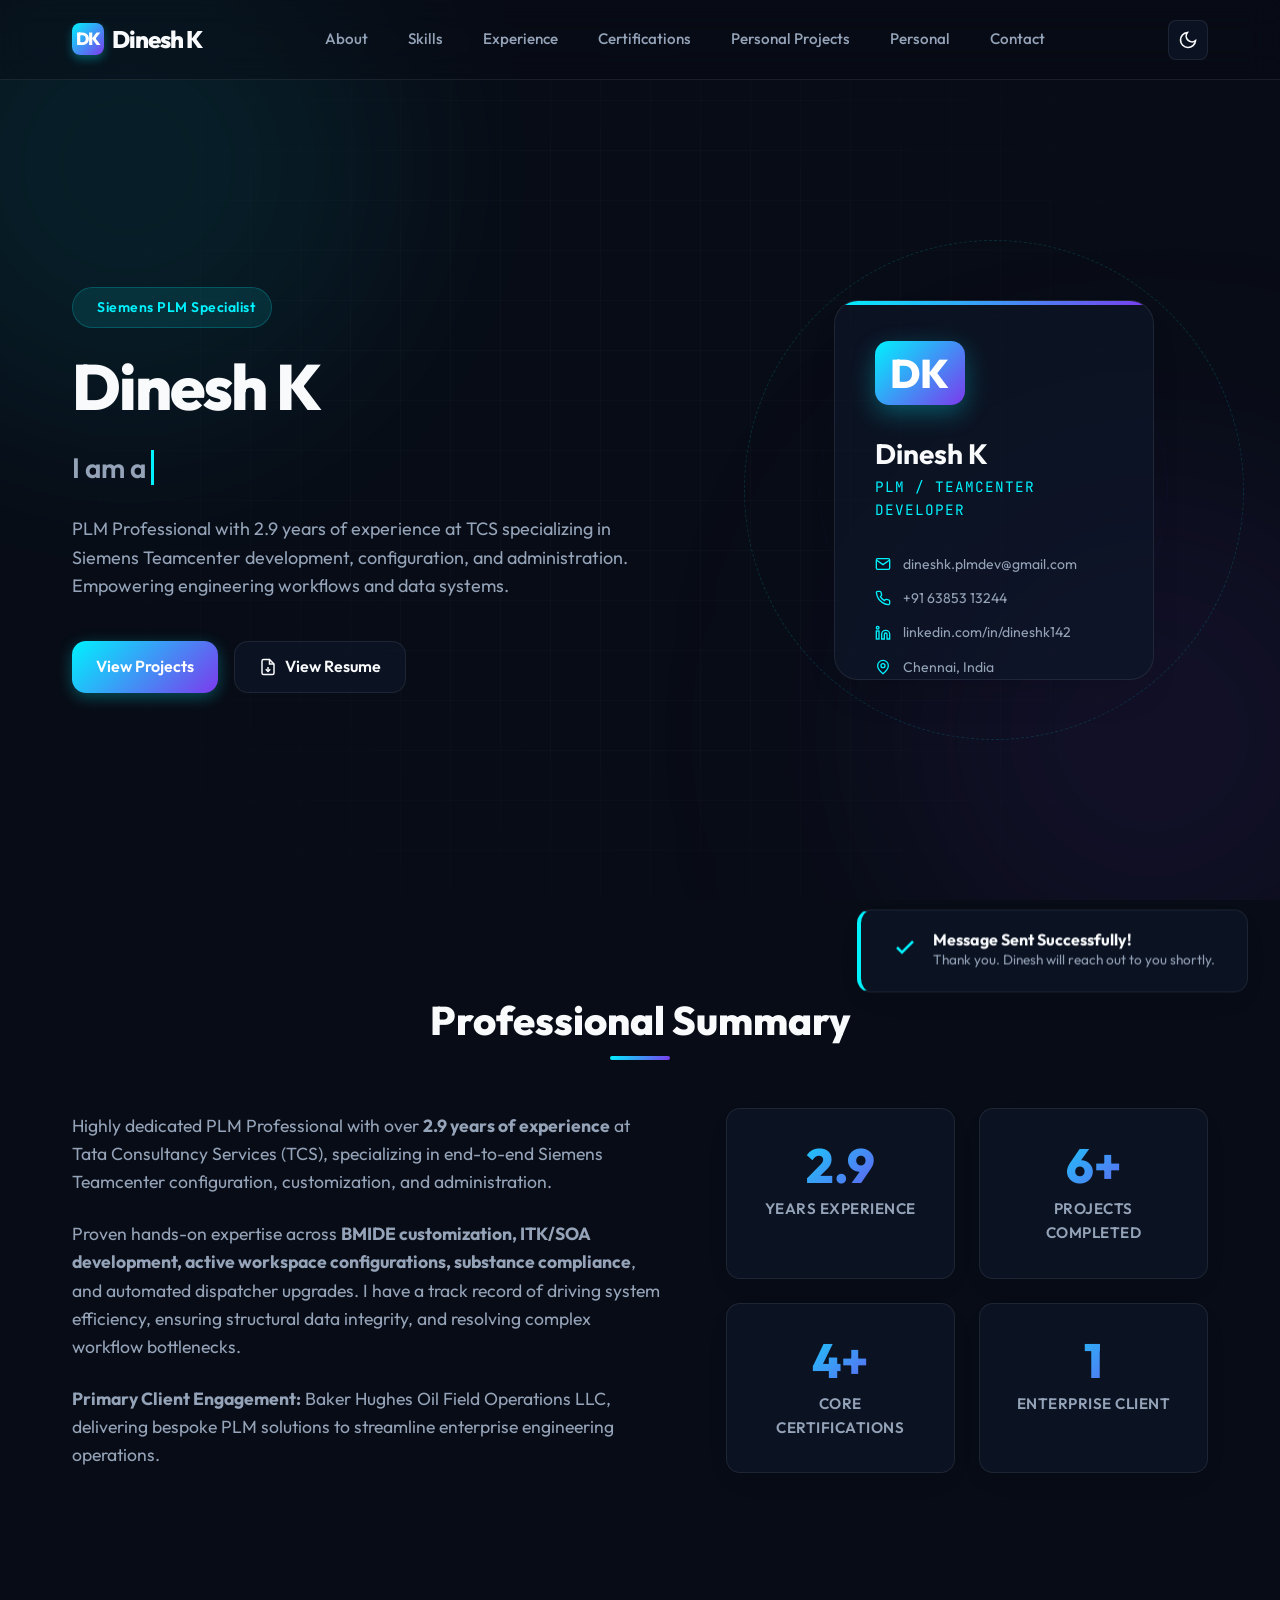
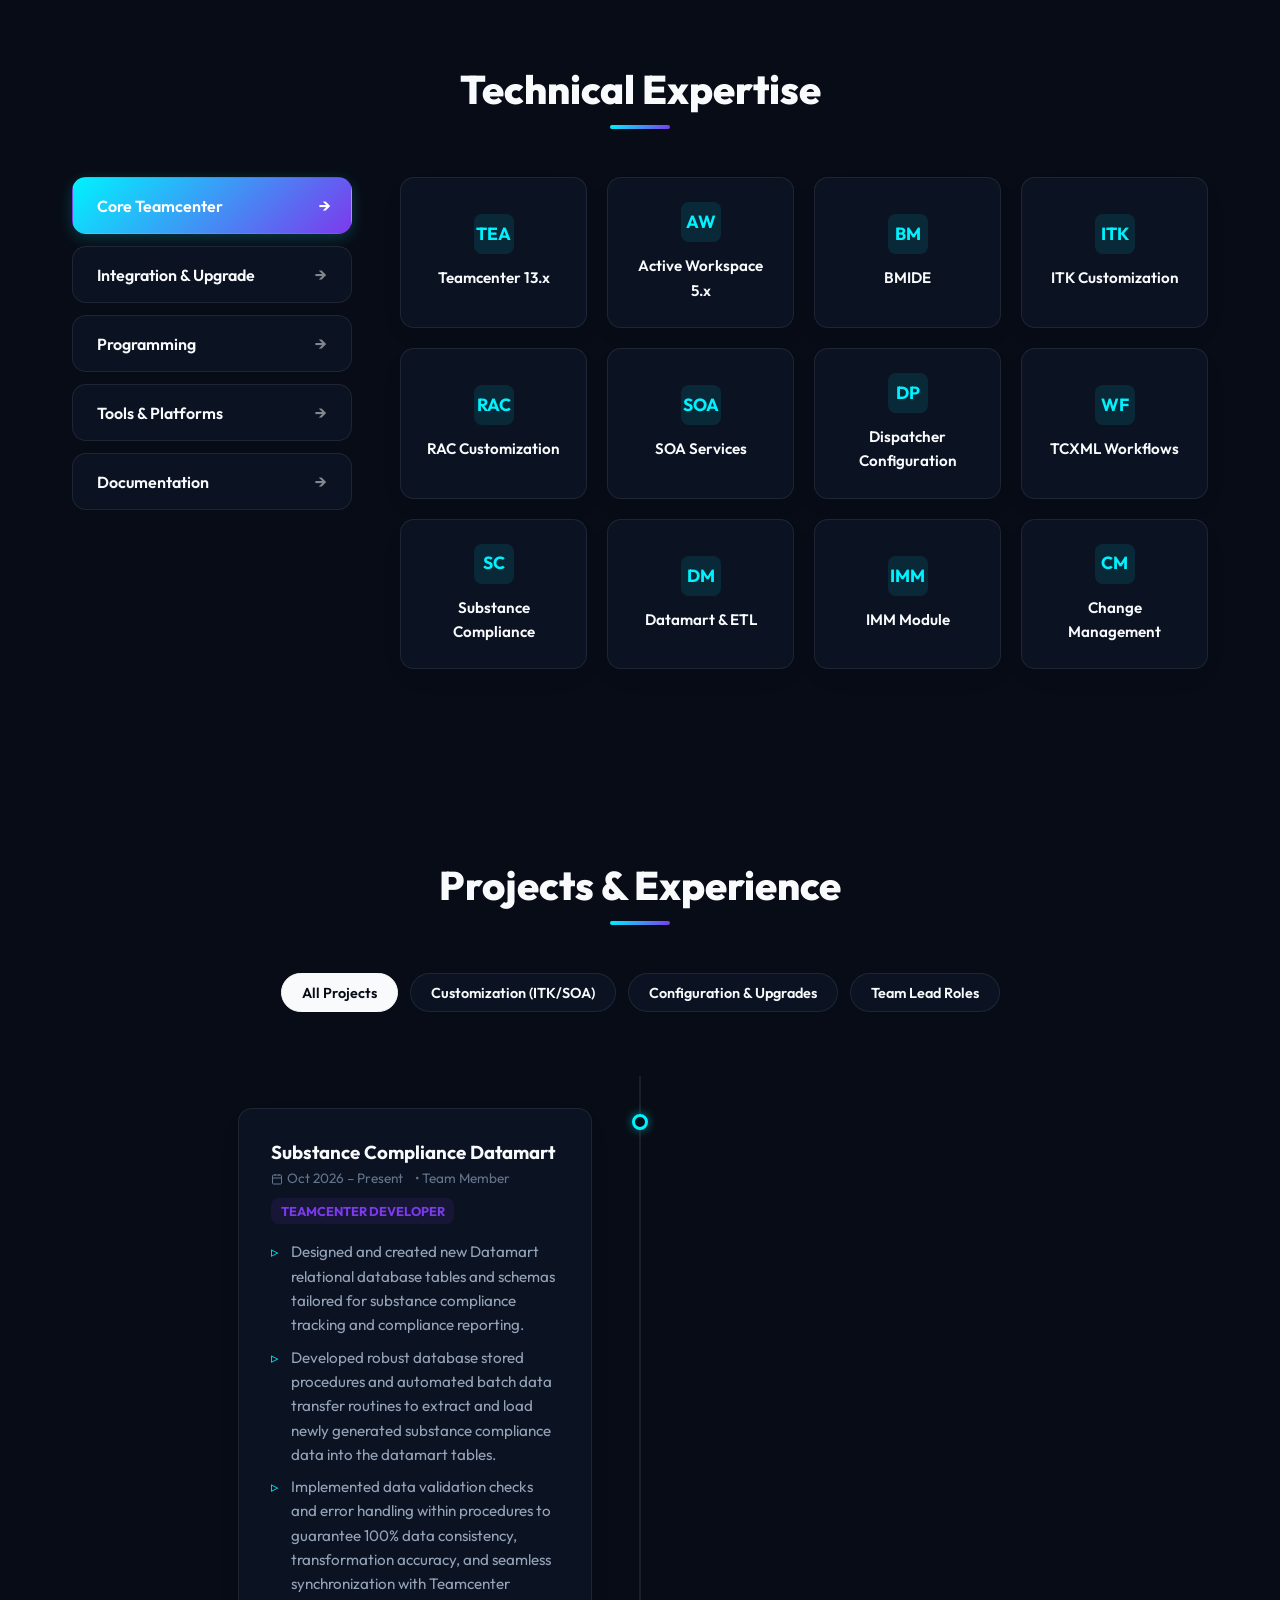
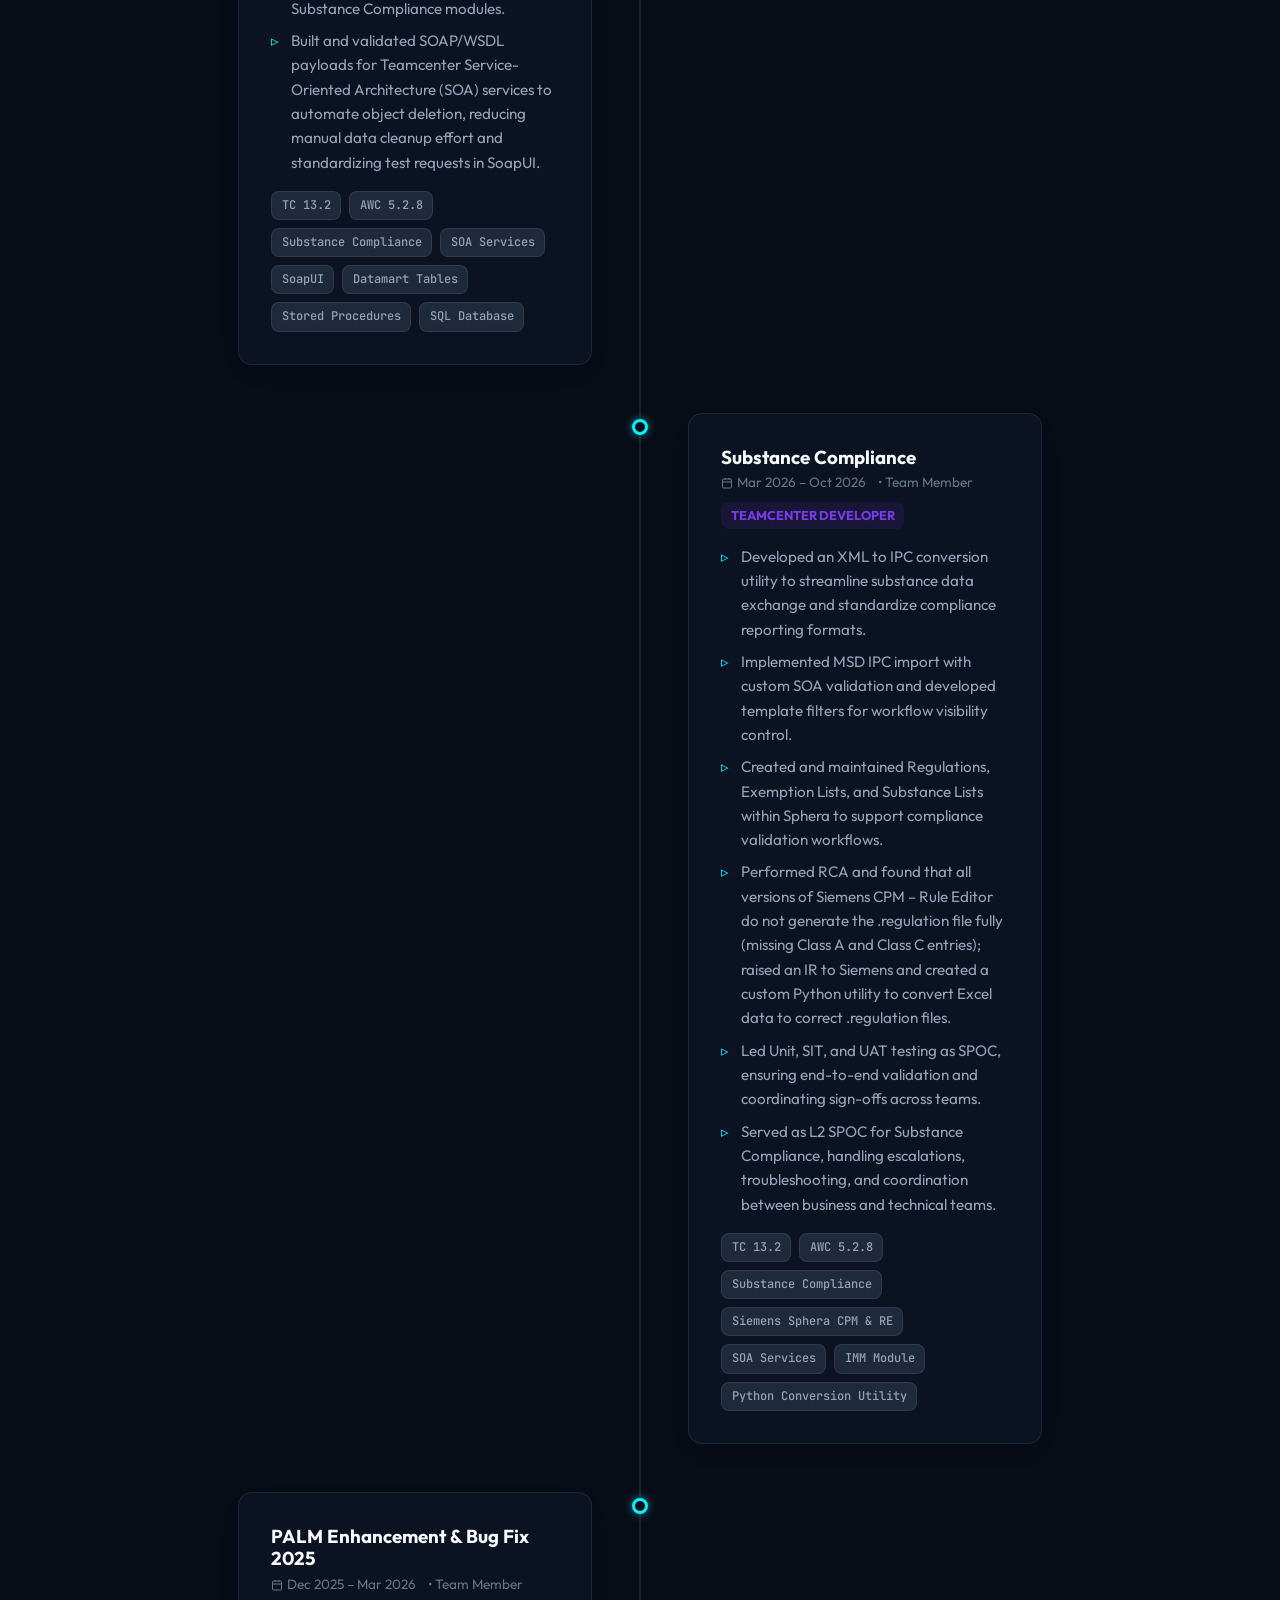
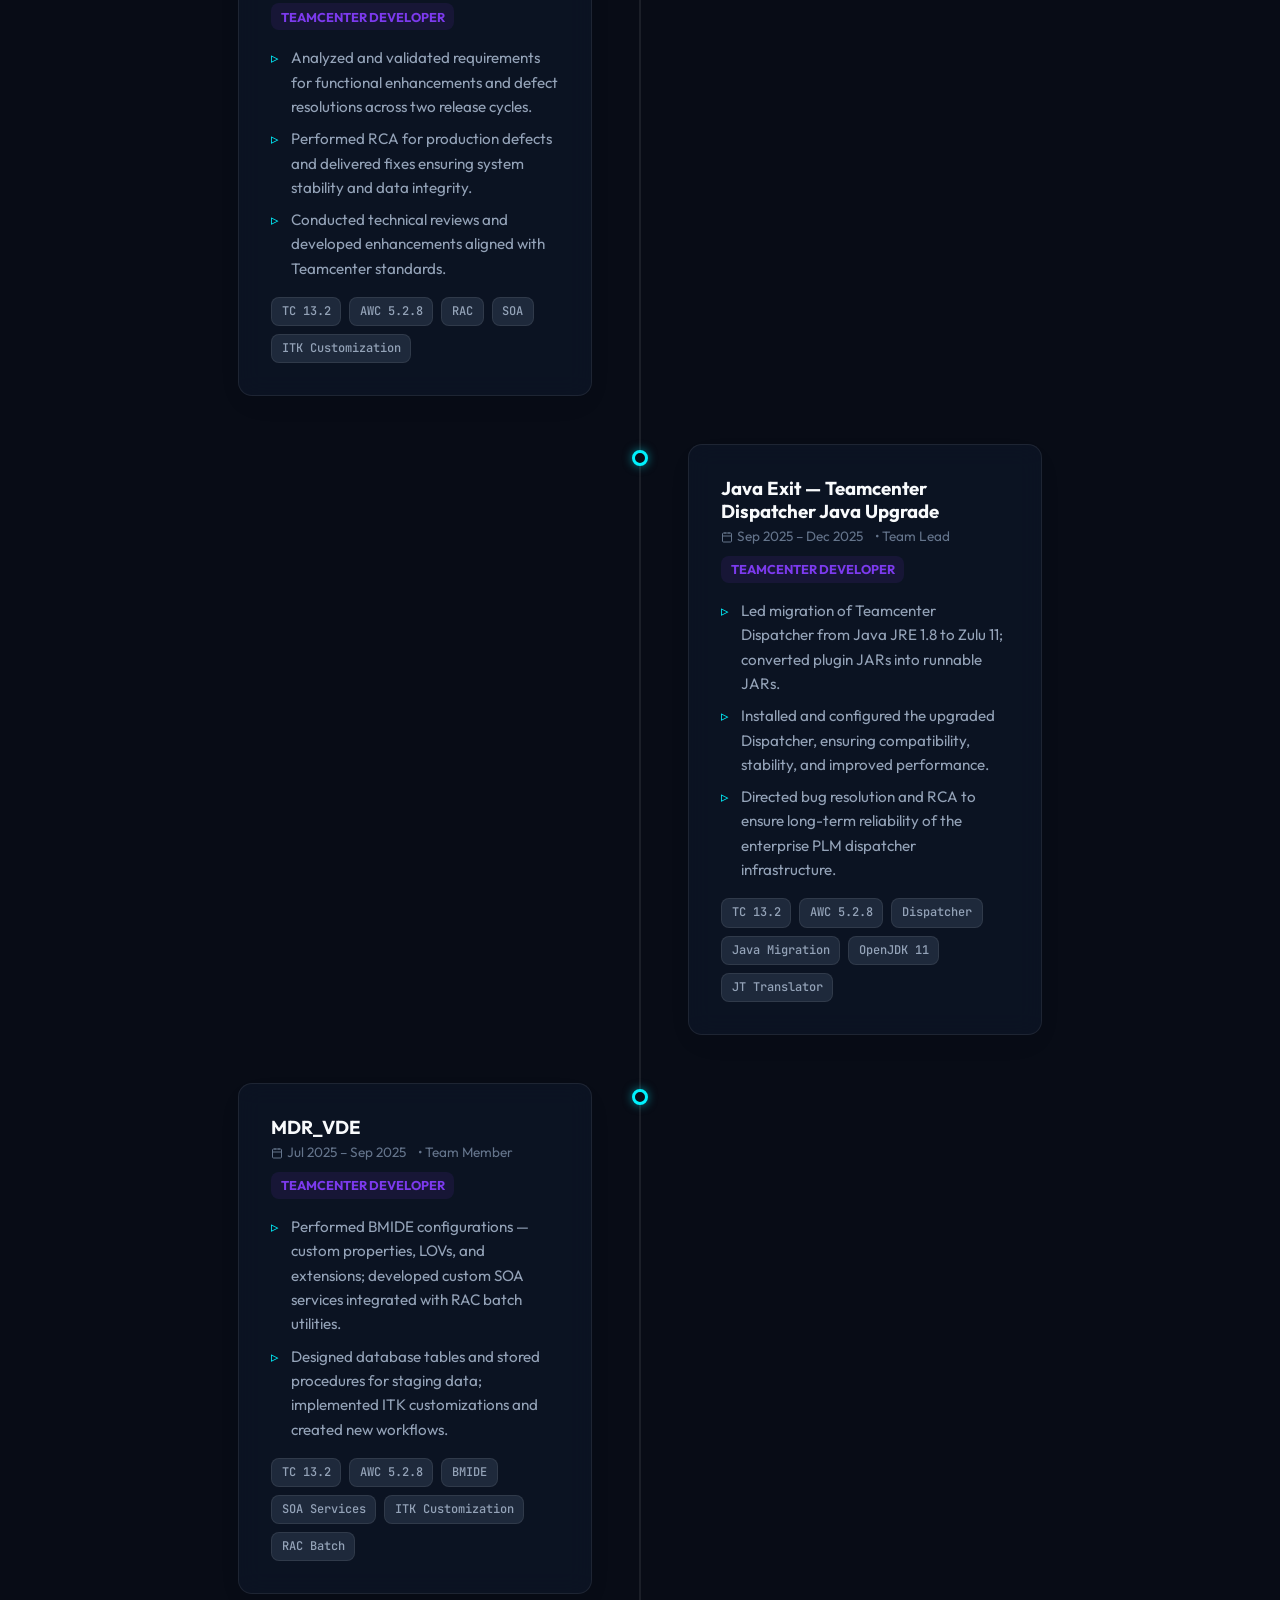
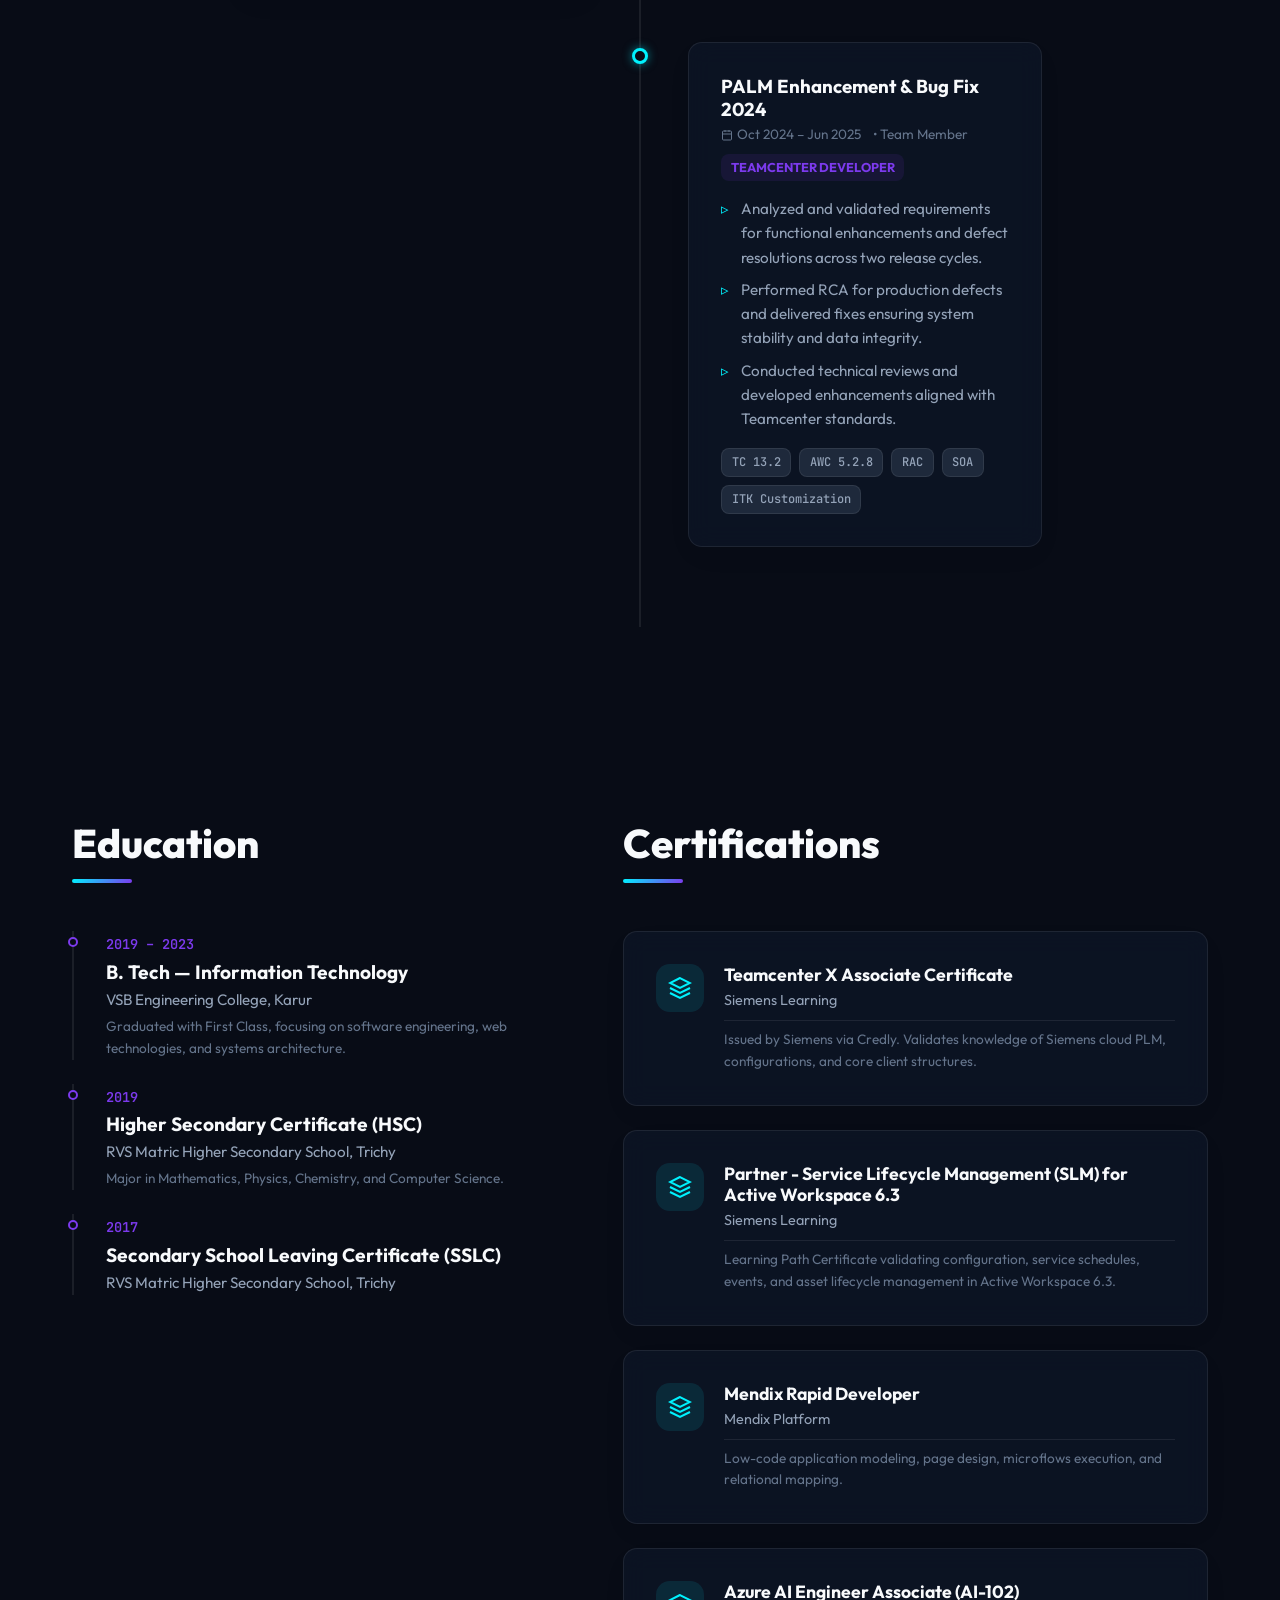
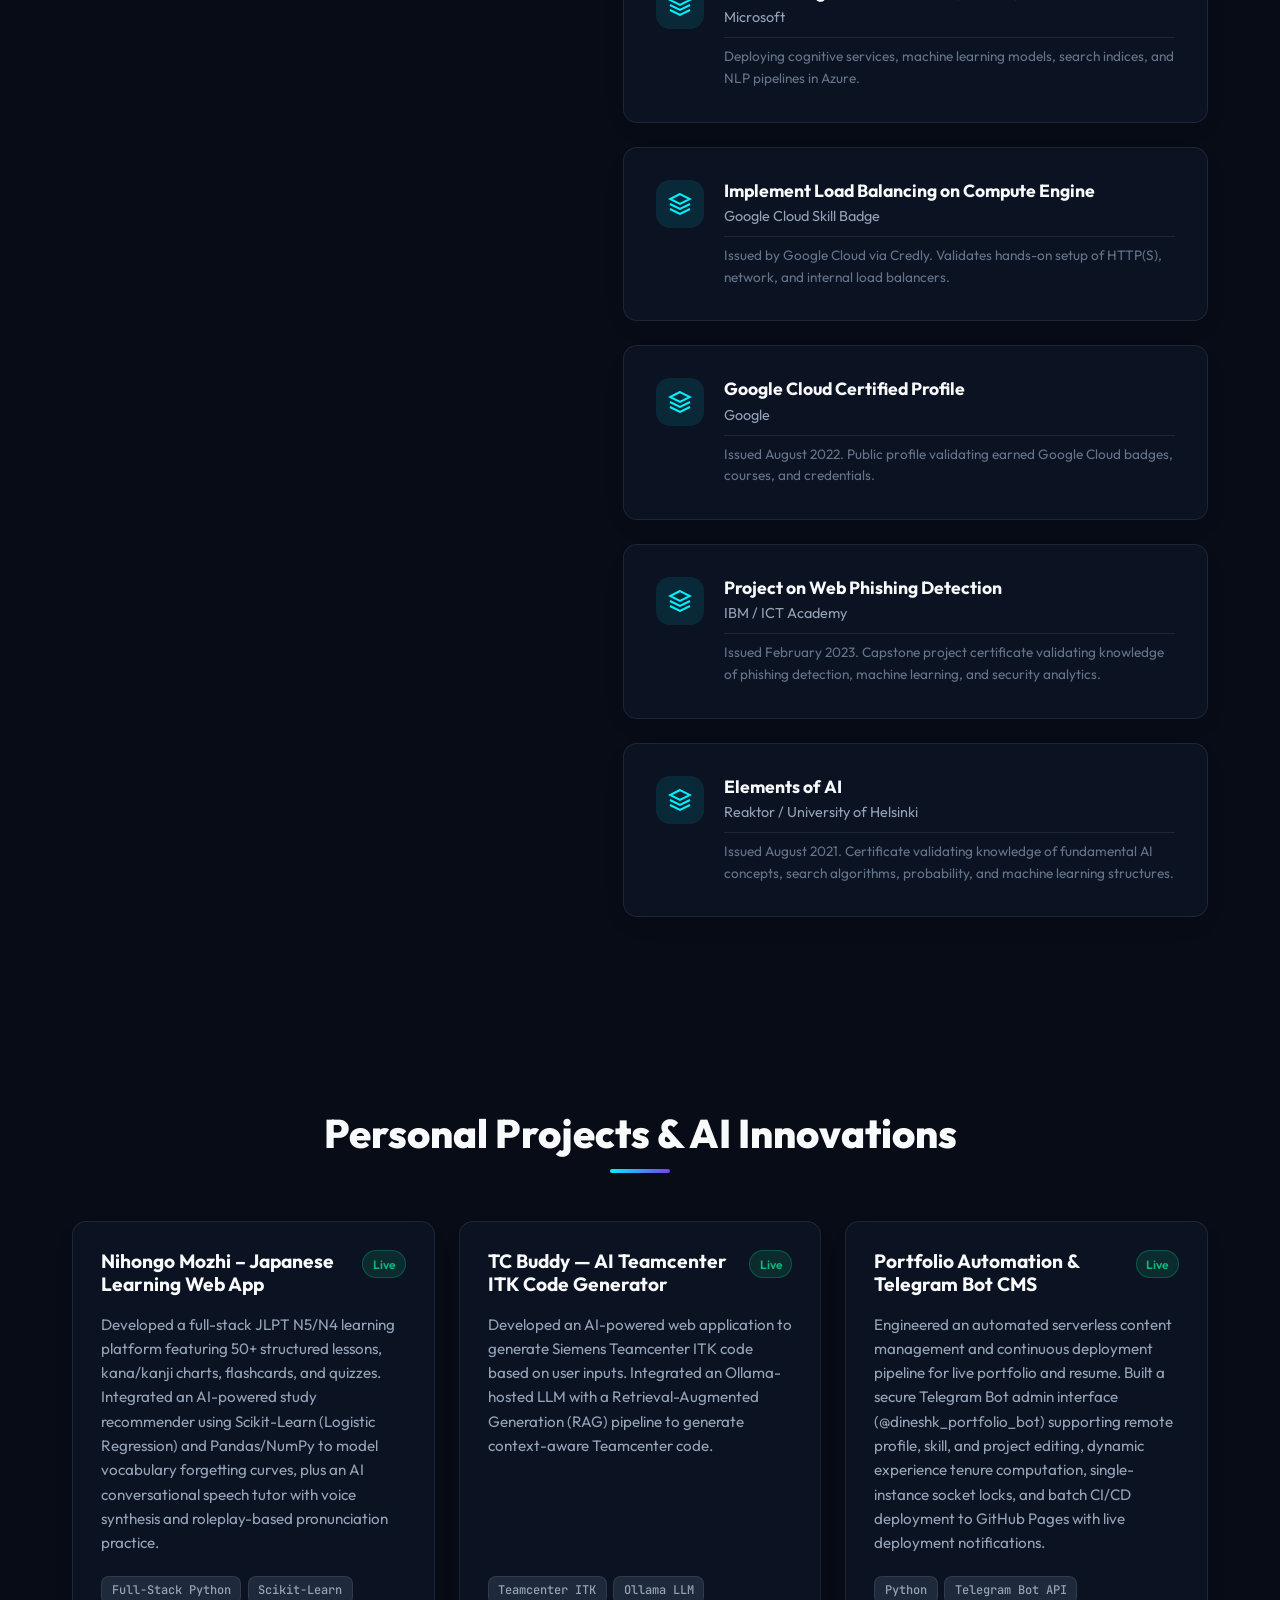
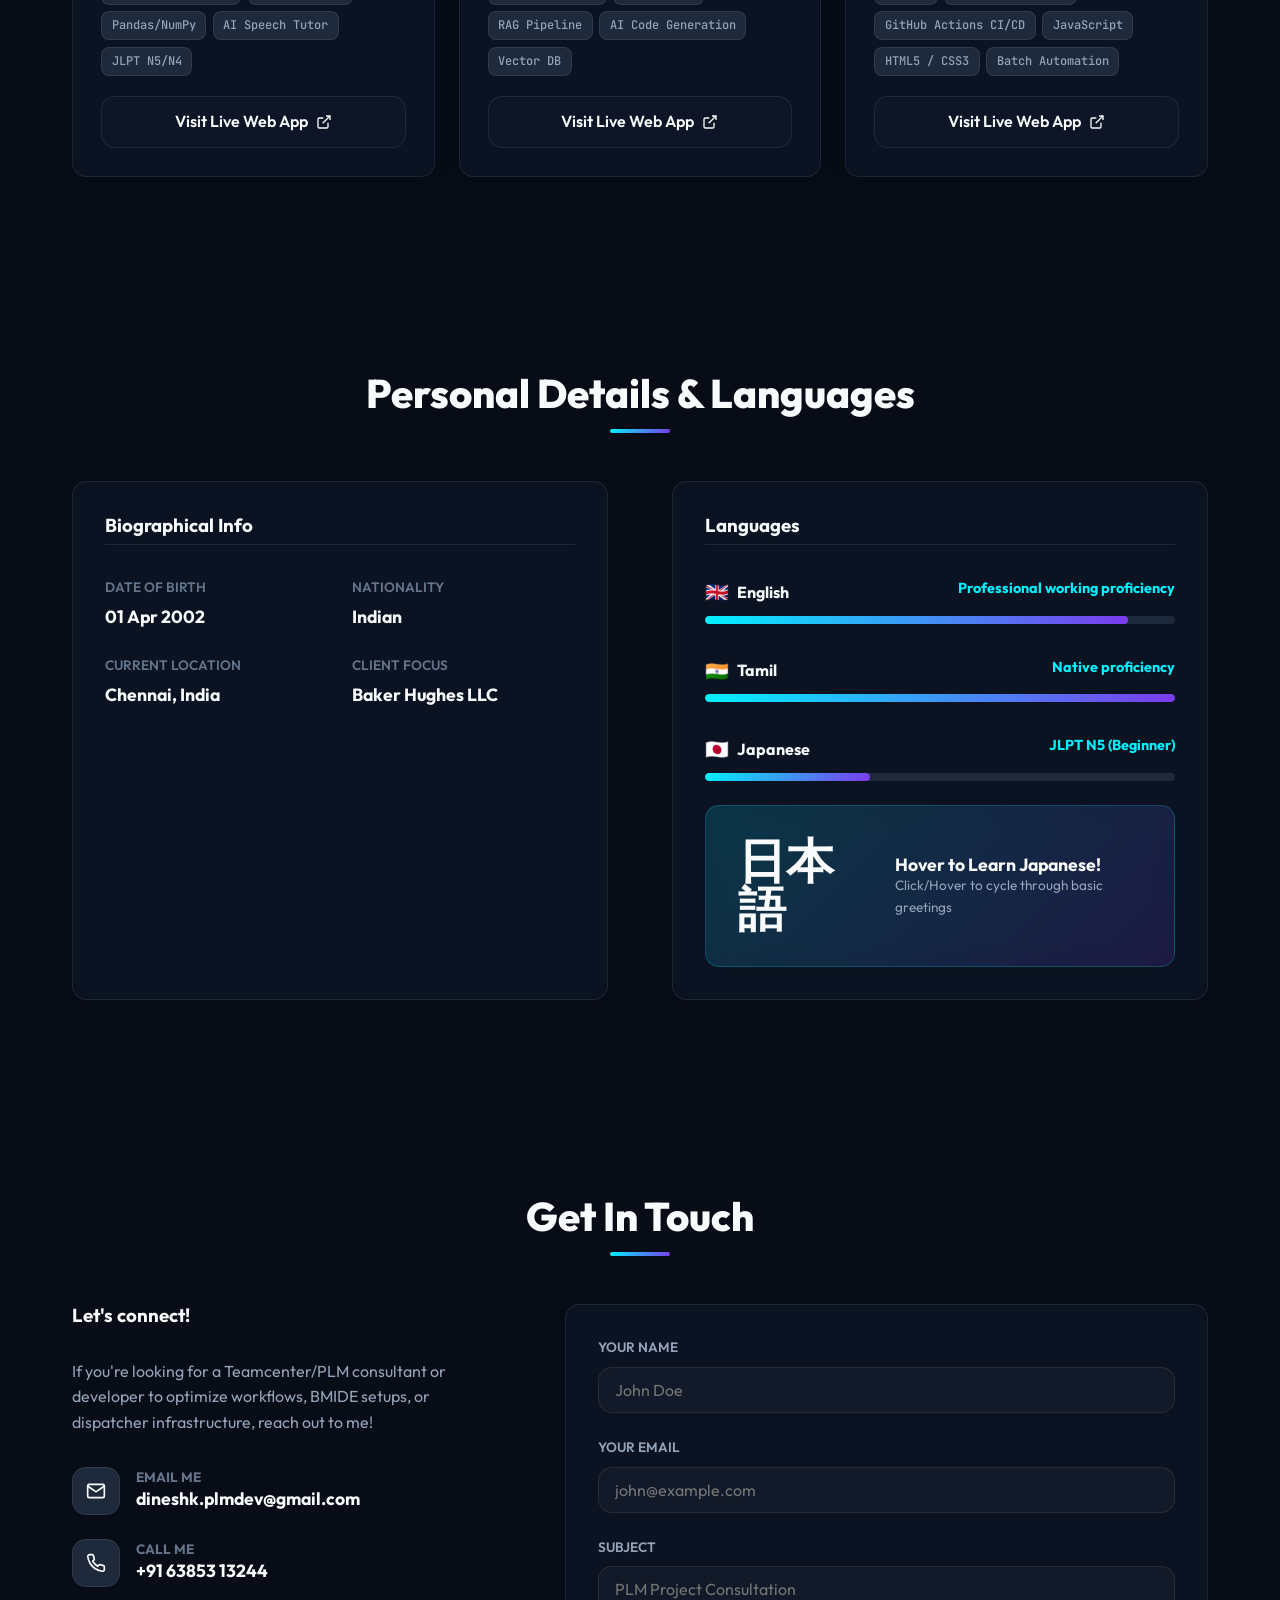
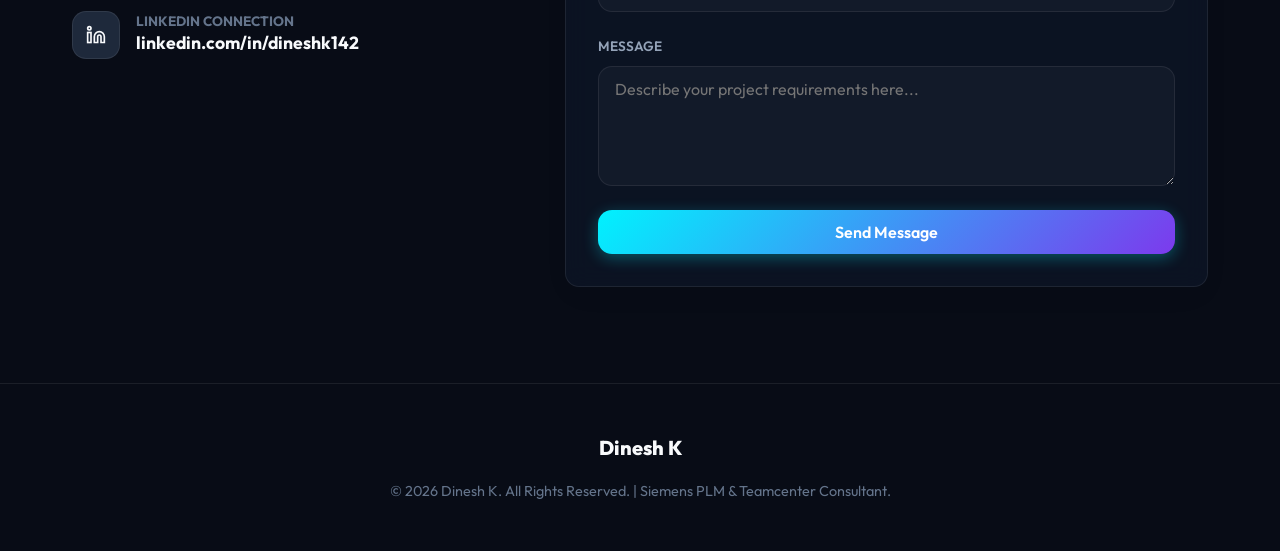
==== commit 3eefe170: "Update documentation skills to FSD, TDD & SOW Preparation" ====
--- a/index.html
+++ b/index.html
@@ -352,16 +352,8 @@
           <!-- Pane: Documentation -->
           <div class="skills-pane" id="documentation">
             <div class="skill-chip glass-card">
-              <div class="skill-icon">FS</div>
-              <span class="skill-name">FSD Preparation</span>
-            </div>
-            <div class="skill-chip glass-card">
-              <div class="skill-icon">TD</div>
-              <span class="skill-name">TDD Writing</span>
-            </div>
-            <div class="skill-chip glass-card">
-              <div class="skill-icon">SOW</div>
-              <span class="skill-name">SOW Preparation</span>
+              <div class="skill-icon">DOC</div>
+              <span class="skill-name">FSD, TDD & SOW Preparation</span>
             </div>
             <div class="skill-chip glass-card">
               <div class="skill-icon">GD</div>
@@ -374,6 +366,10 @@
             <div class="skill-chip glass-card">
               <div class="skill-icon">UG</div>
               <span class="skill-name">User Training Guides</span>
+            </div>
+            <div class="skill-chip glass-card">
+              <div class="skill-icon">TRO</div>
+              <span class="skill-name">Troubleshooting Guides</span>
             </div>
           </div>
 <!-- SYNC:PORTFOLIO_SKILLS_END -->
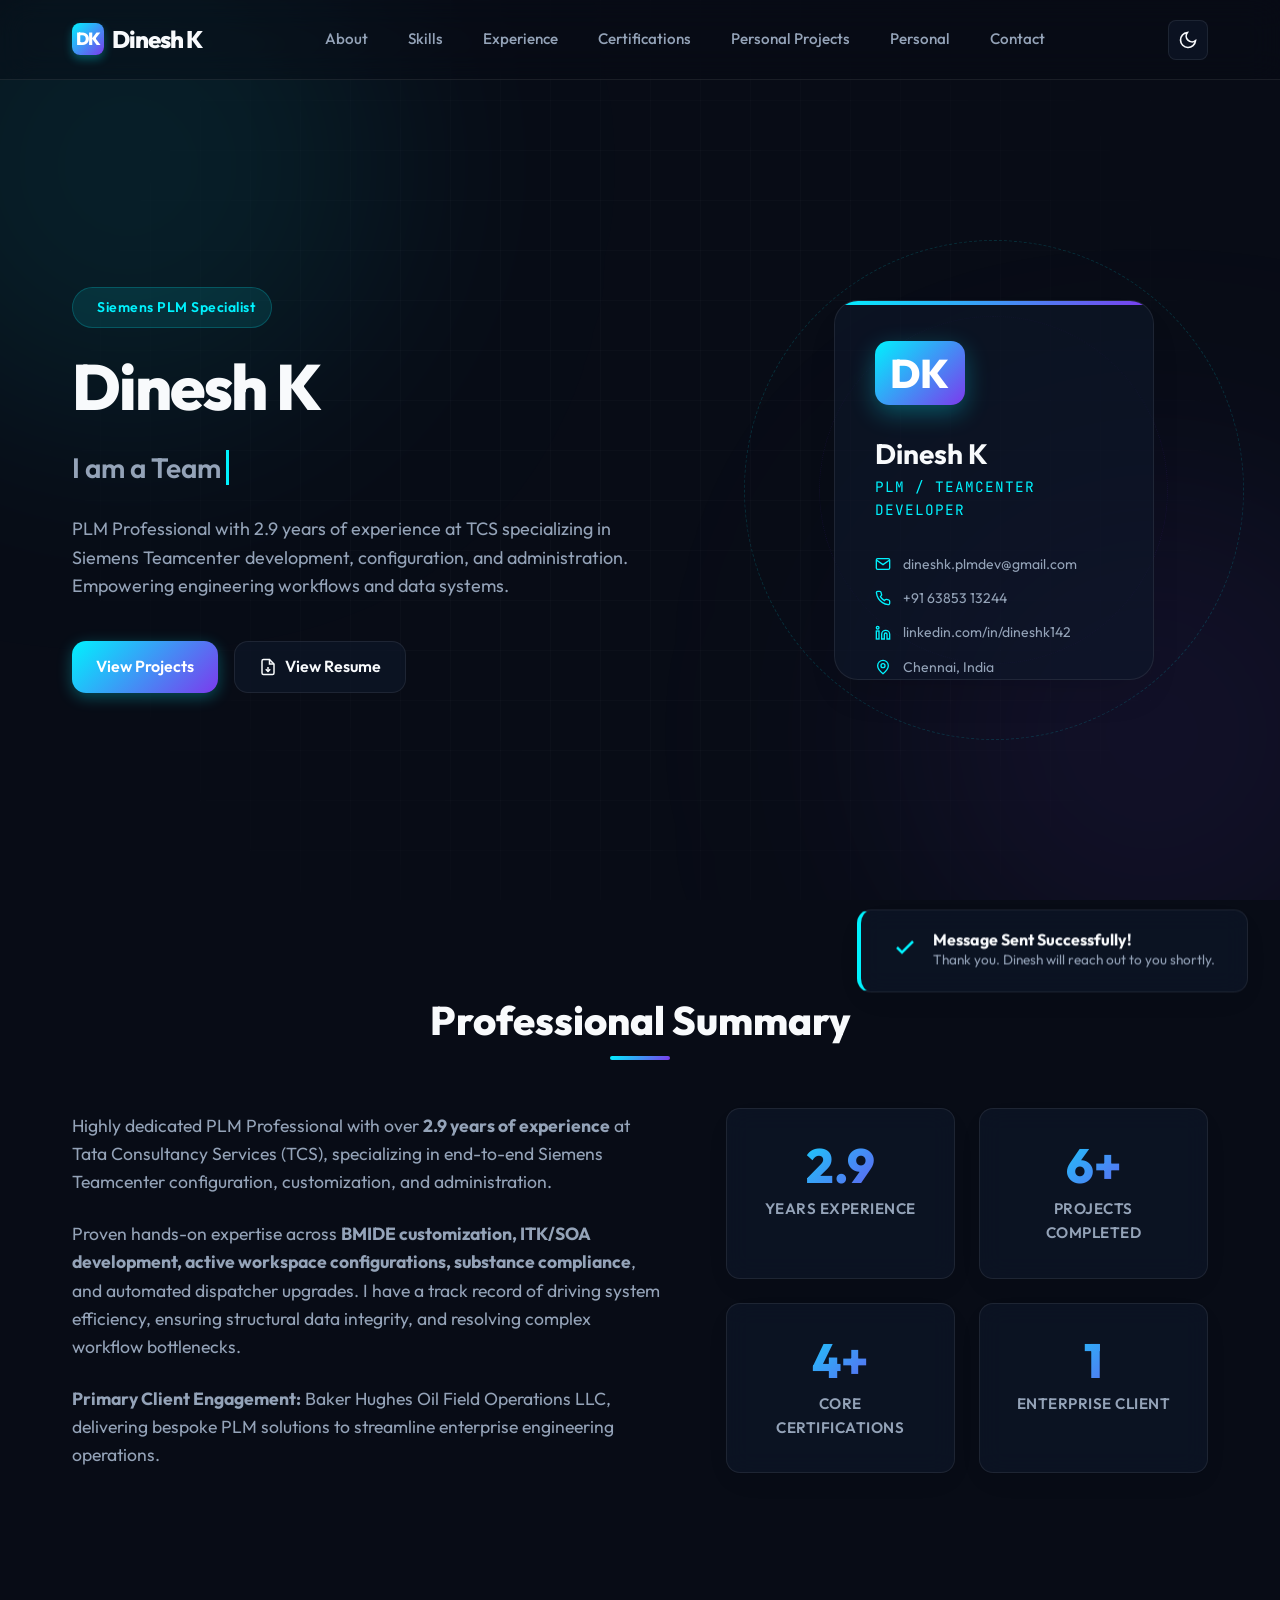
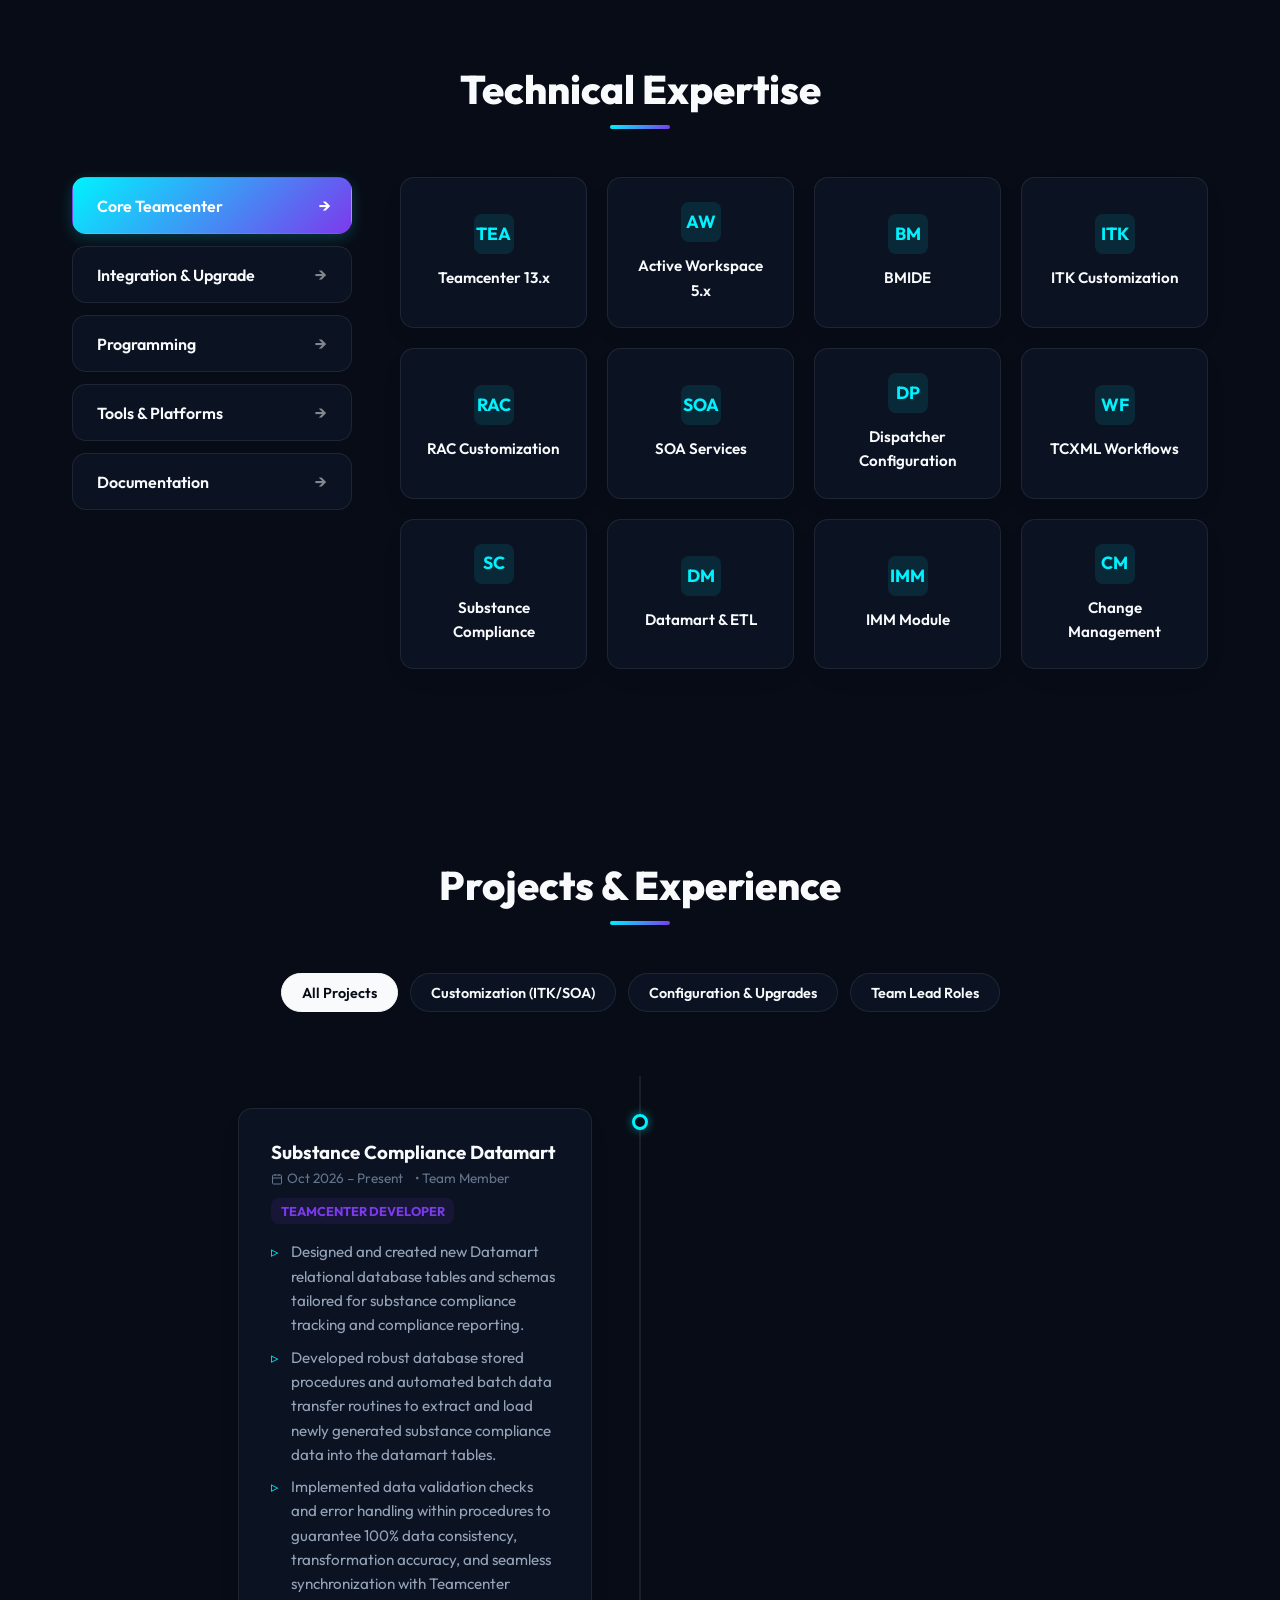
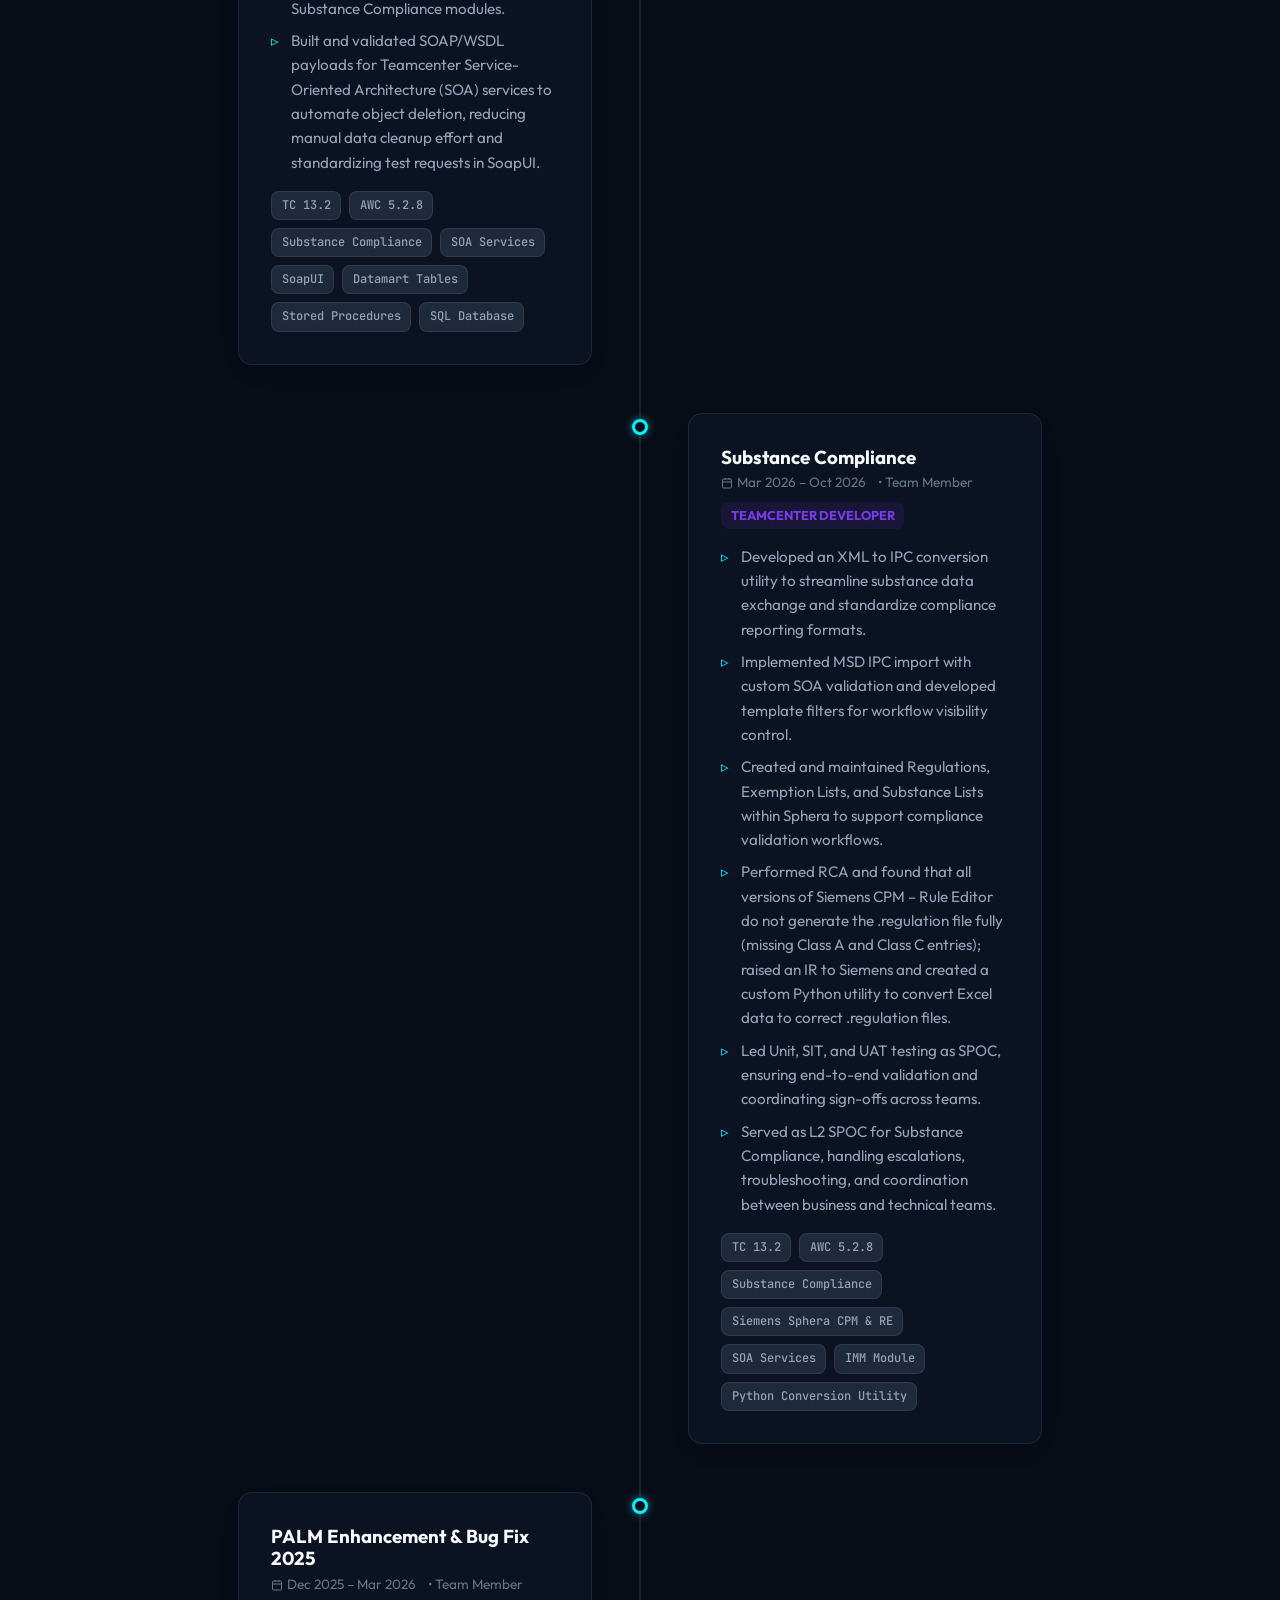
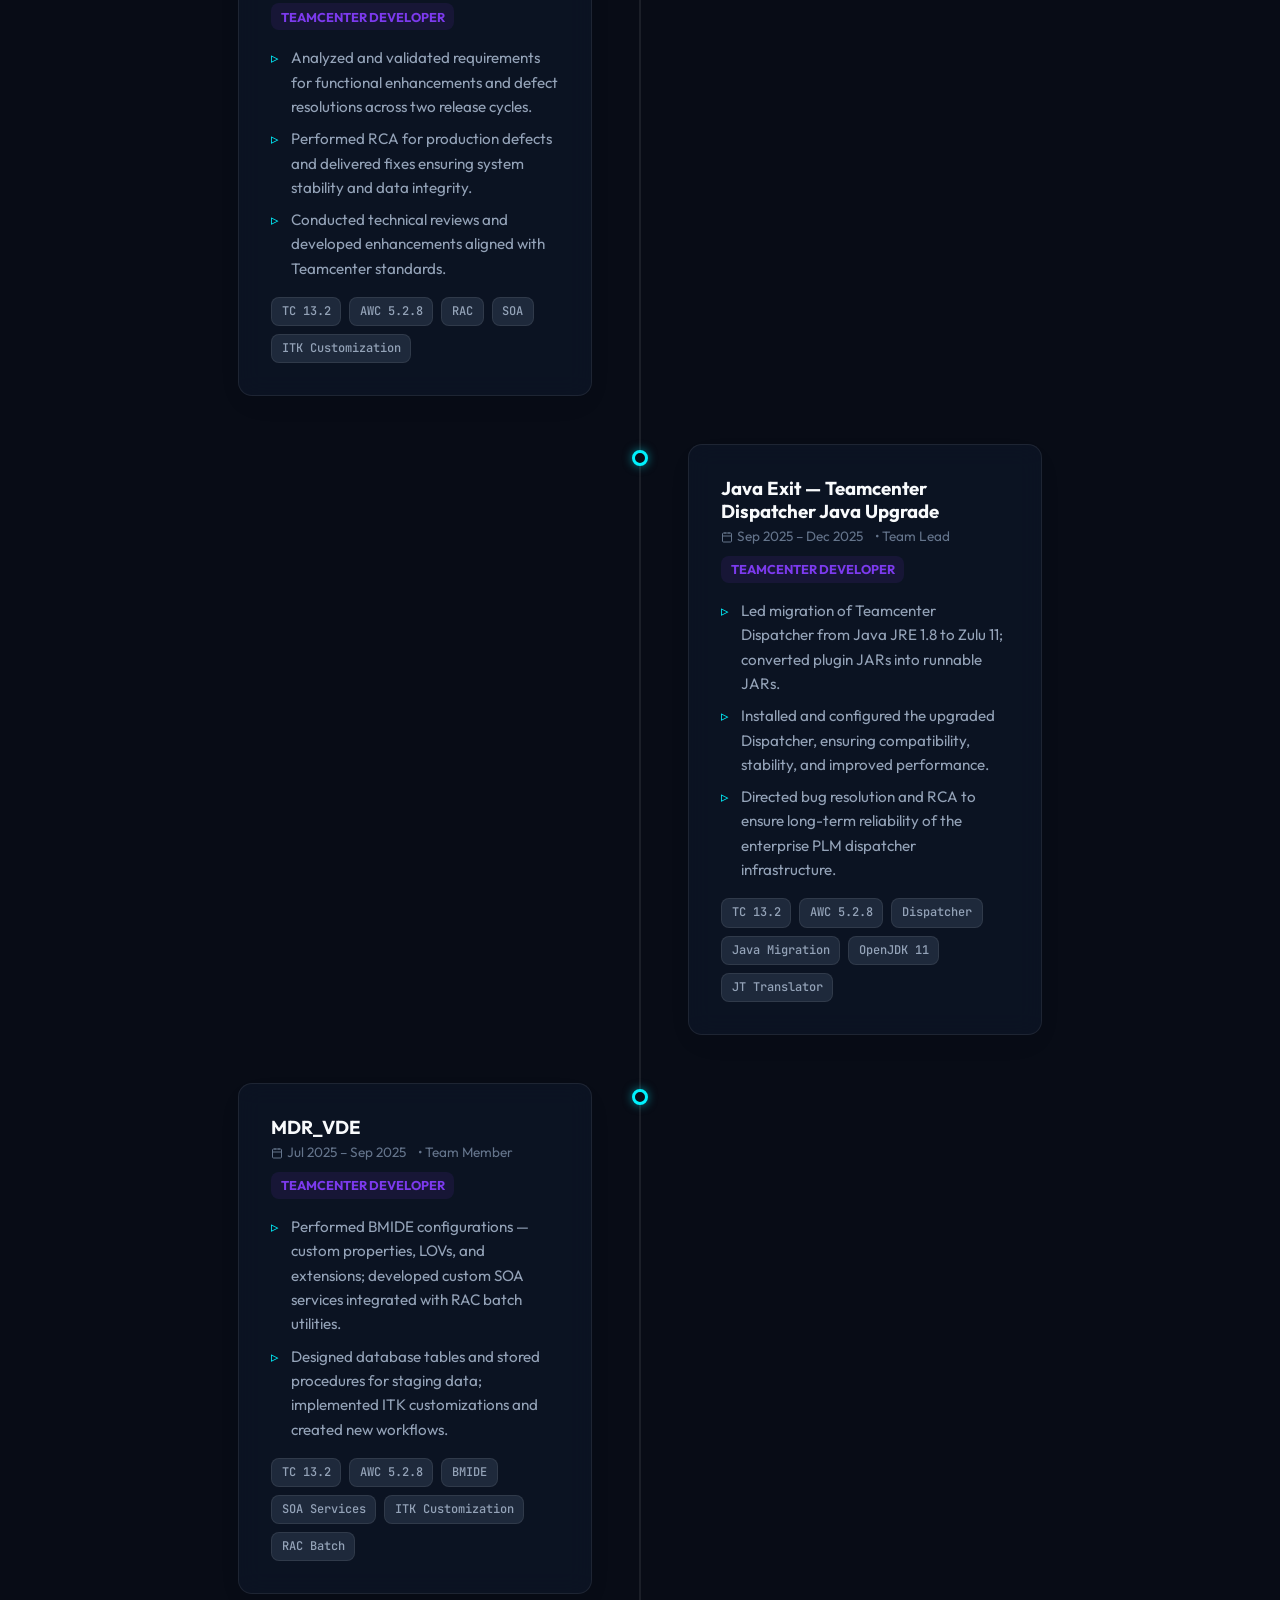
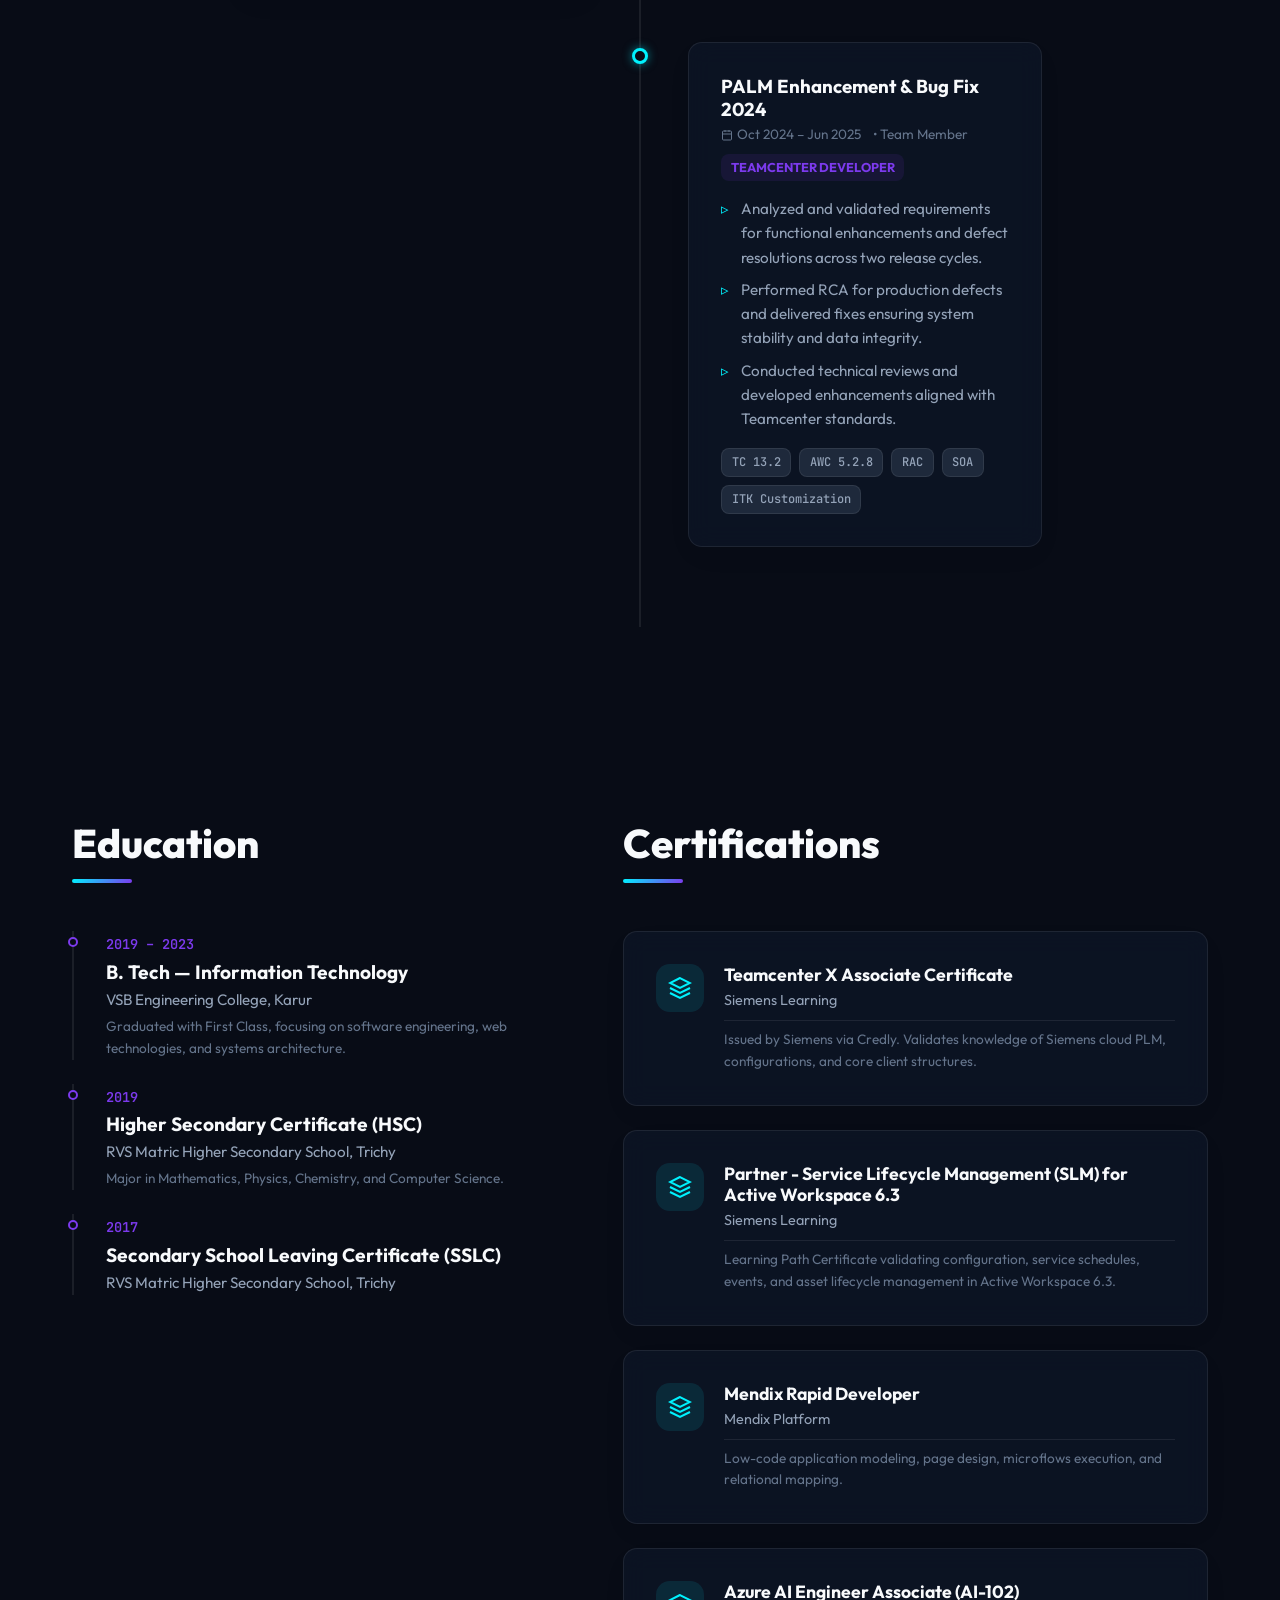
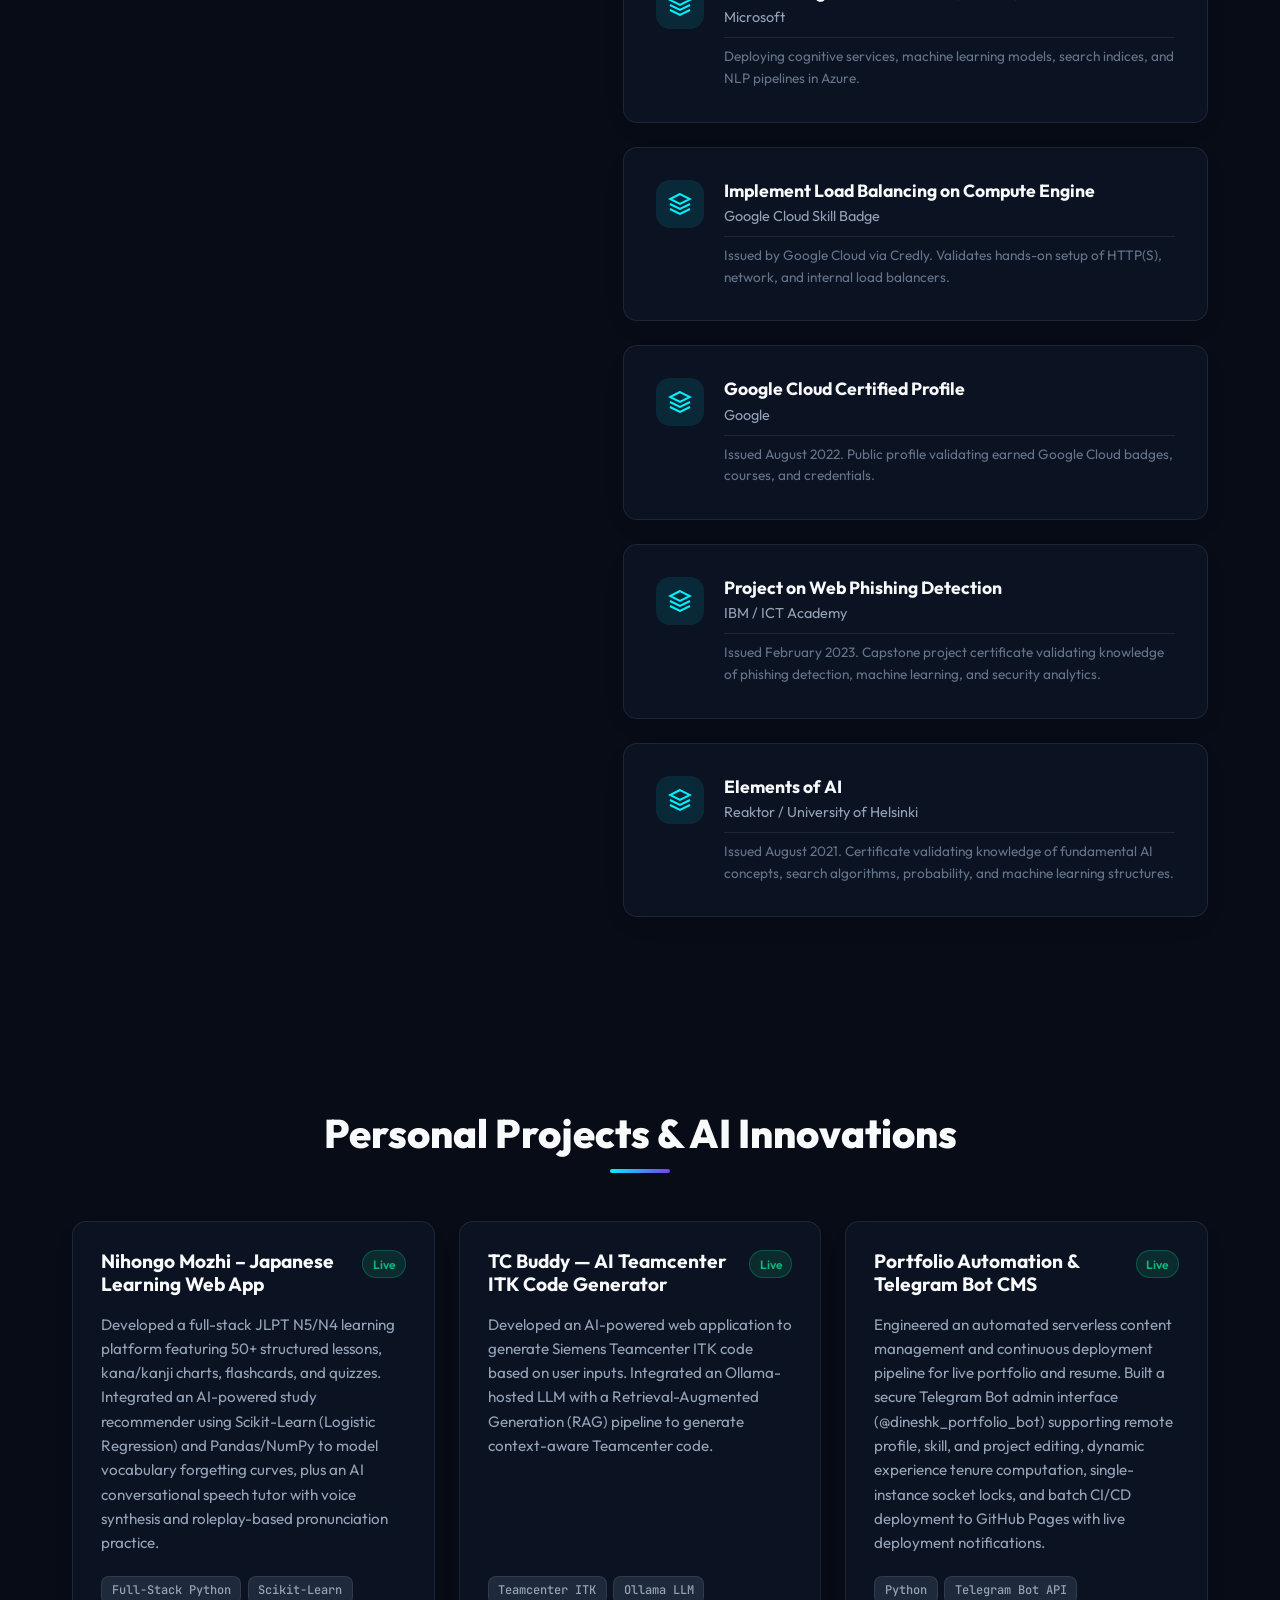
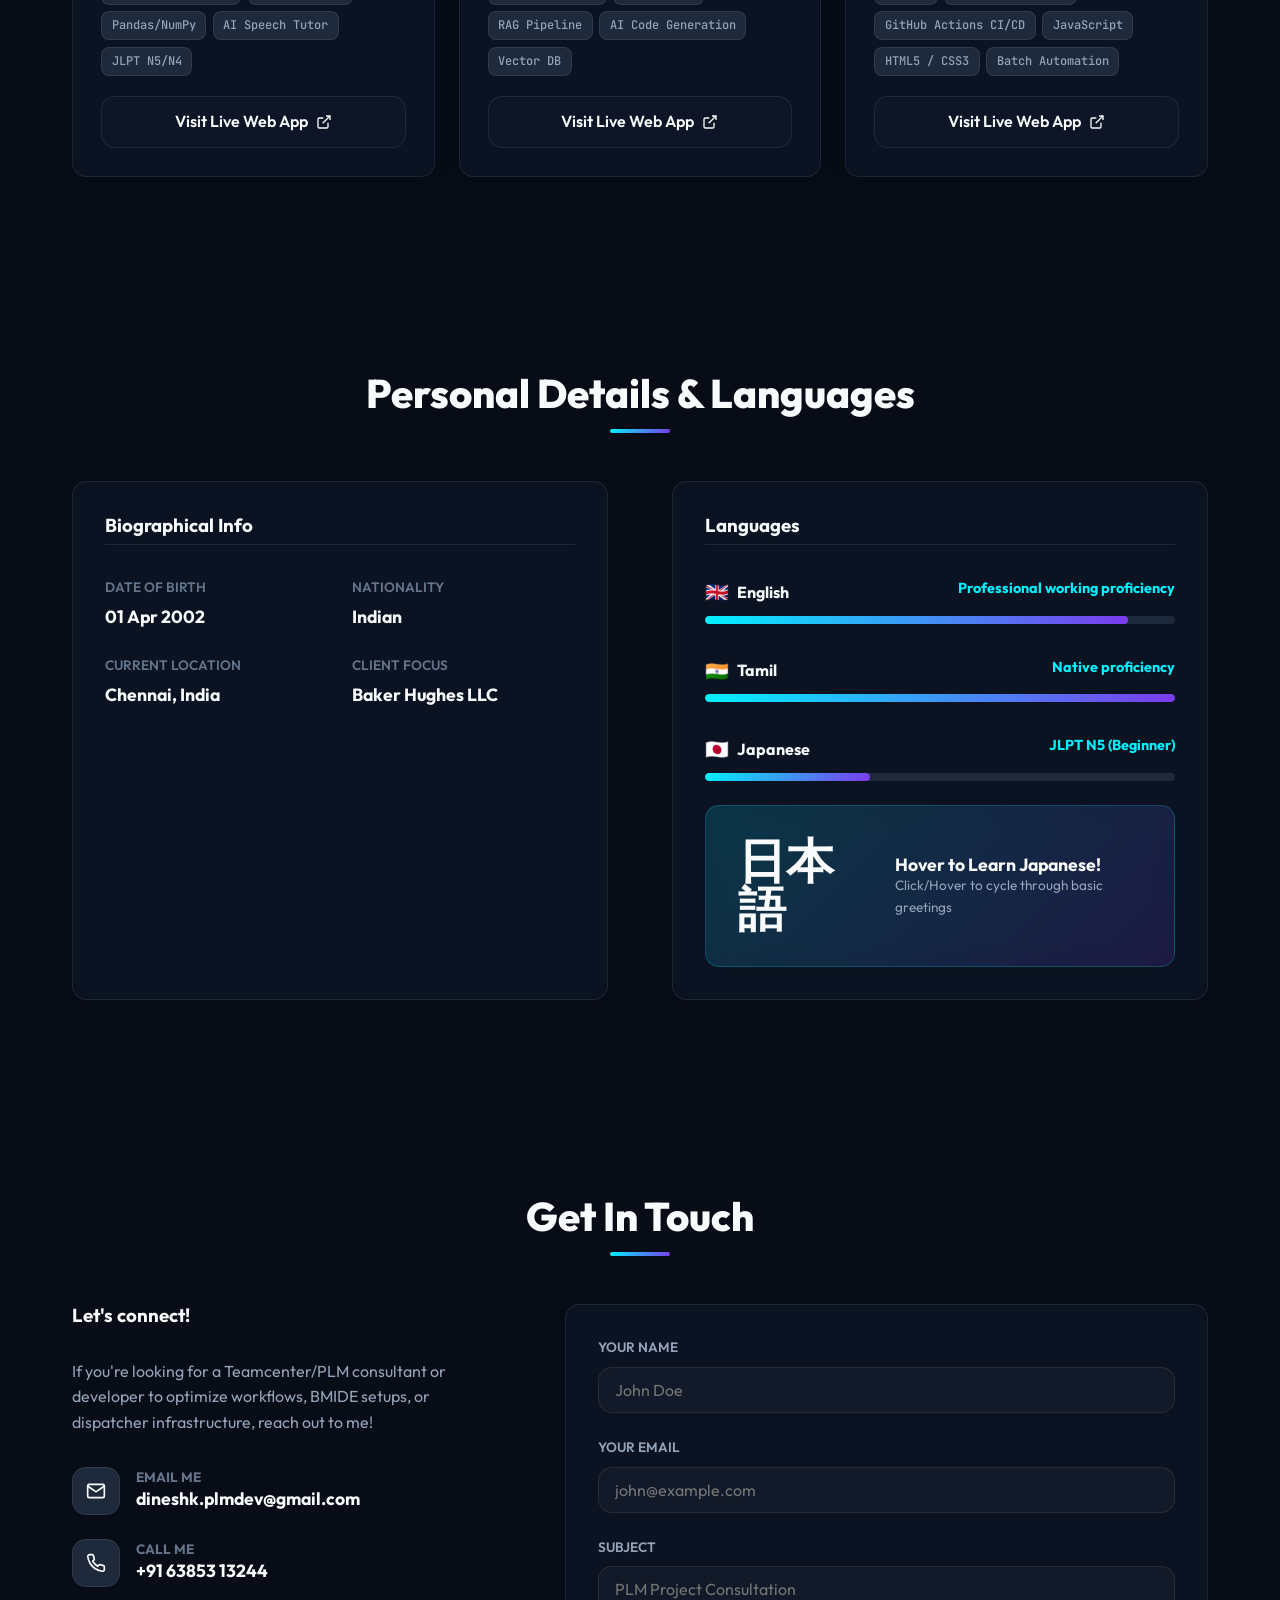
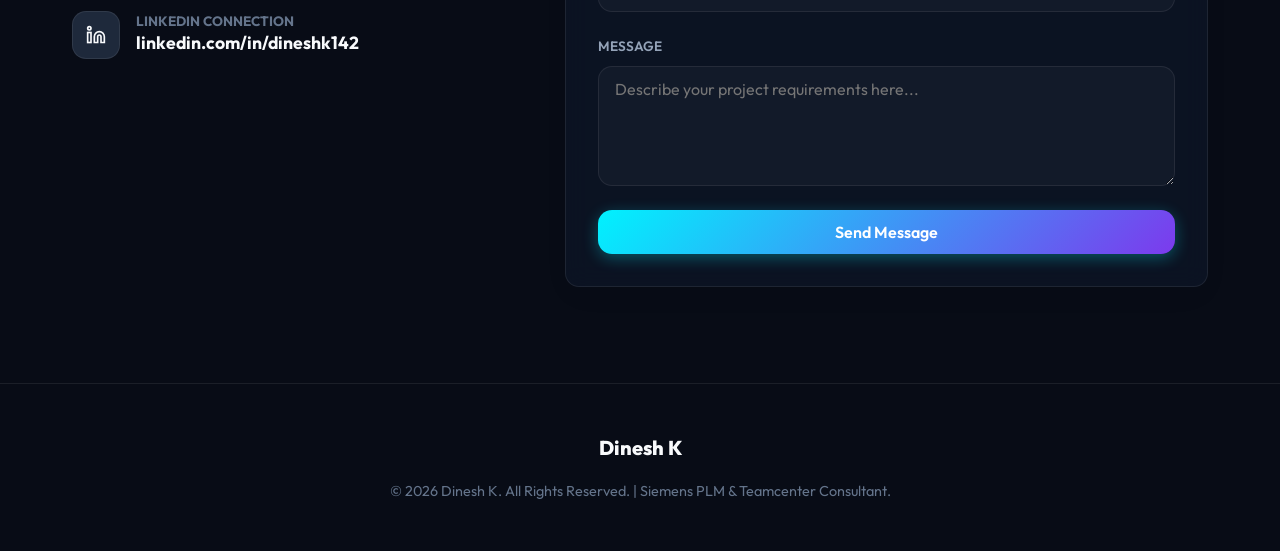
==== commit b67e9484: "Deploy 1 updates via Telegram Bot" ====
--- a/index.html
+++ b/index.html
@@ -371,6 +371,10 @@
               <div class="skill-icon">TRO</div>
               <span class="skill-name">Troubleshooting Guides</span>
             </div>
+            <div class="skill-chip glass-card">
+              <div class="skill-icon">TES</div>
+              <span class="skill-name">TestCase Design</span>
+            </div>
           </div>
 <!-- SYNC:PORTFOLIO_SKILLS_END -->
         </div>
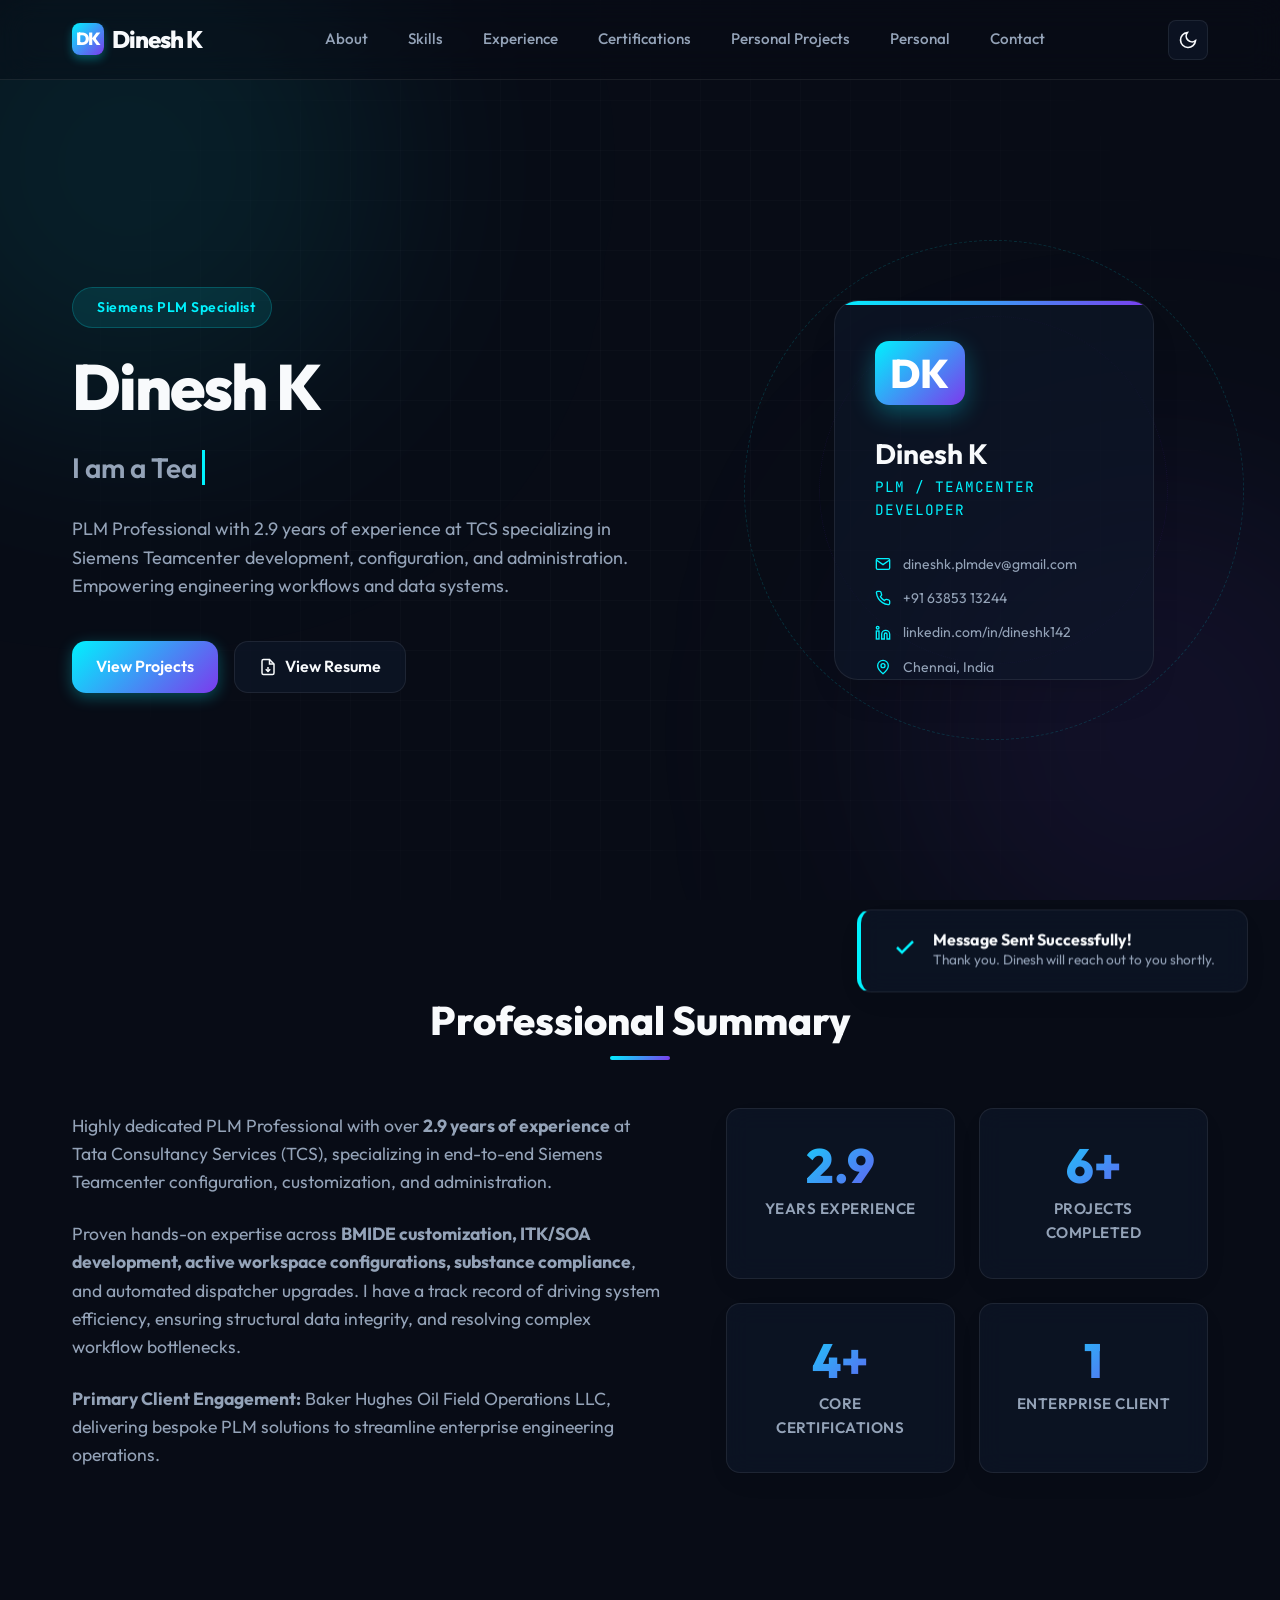
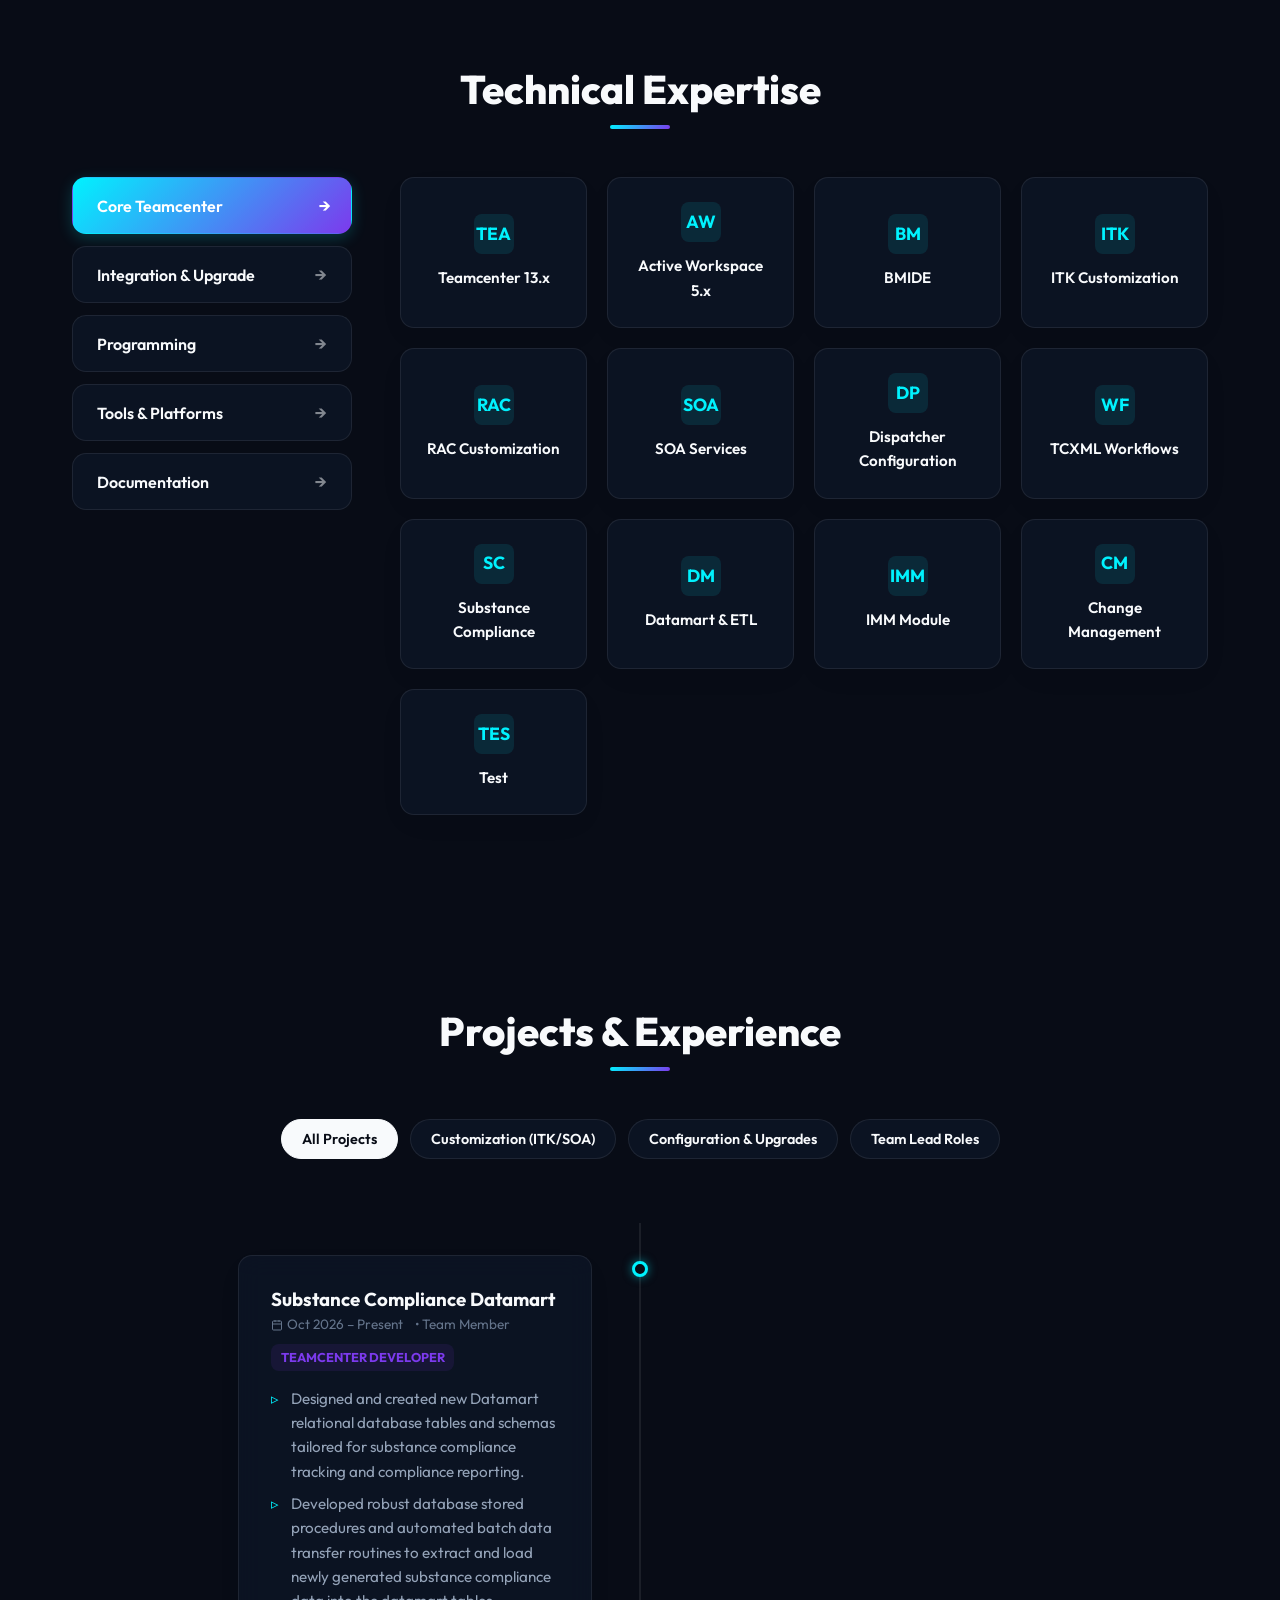
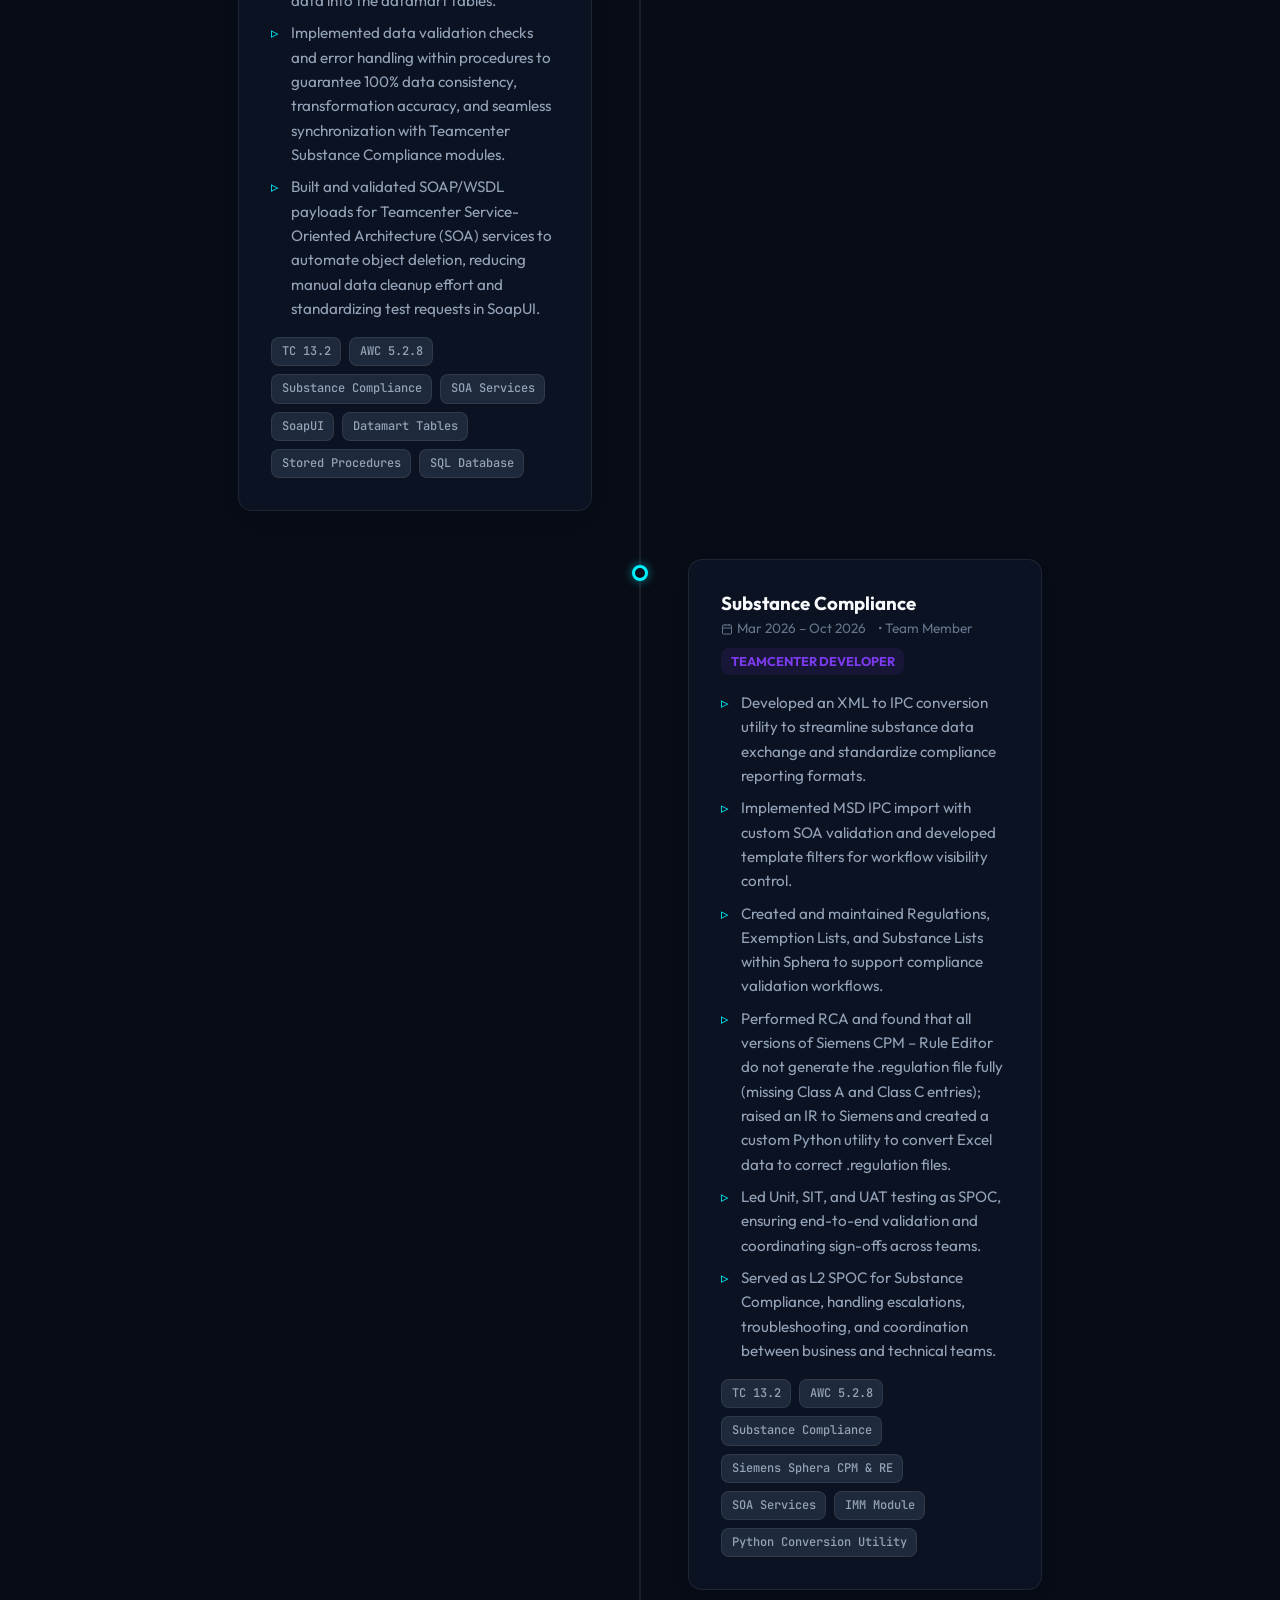
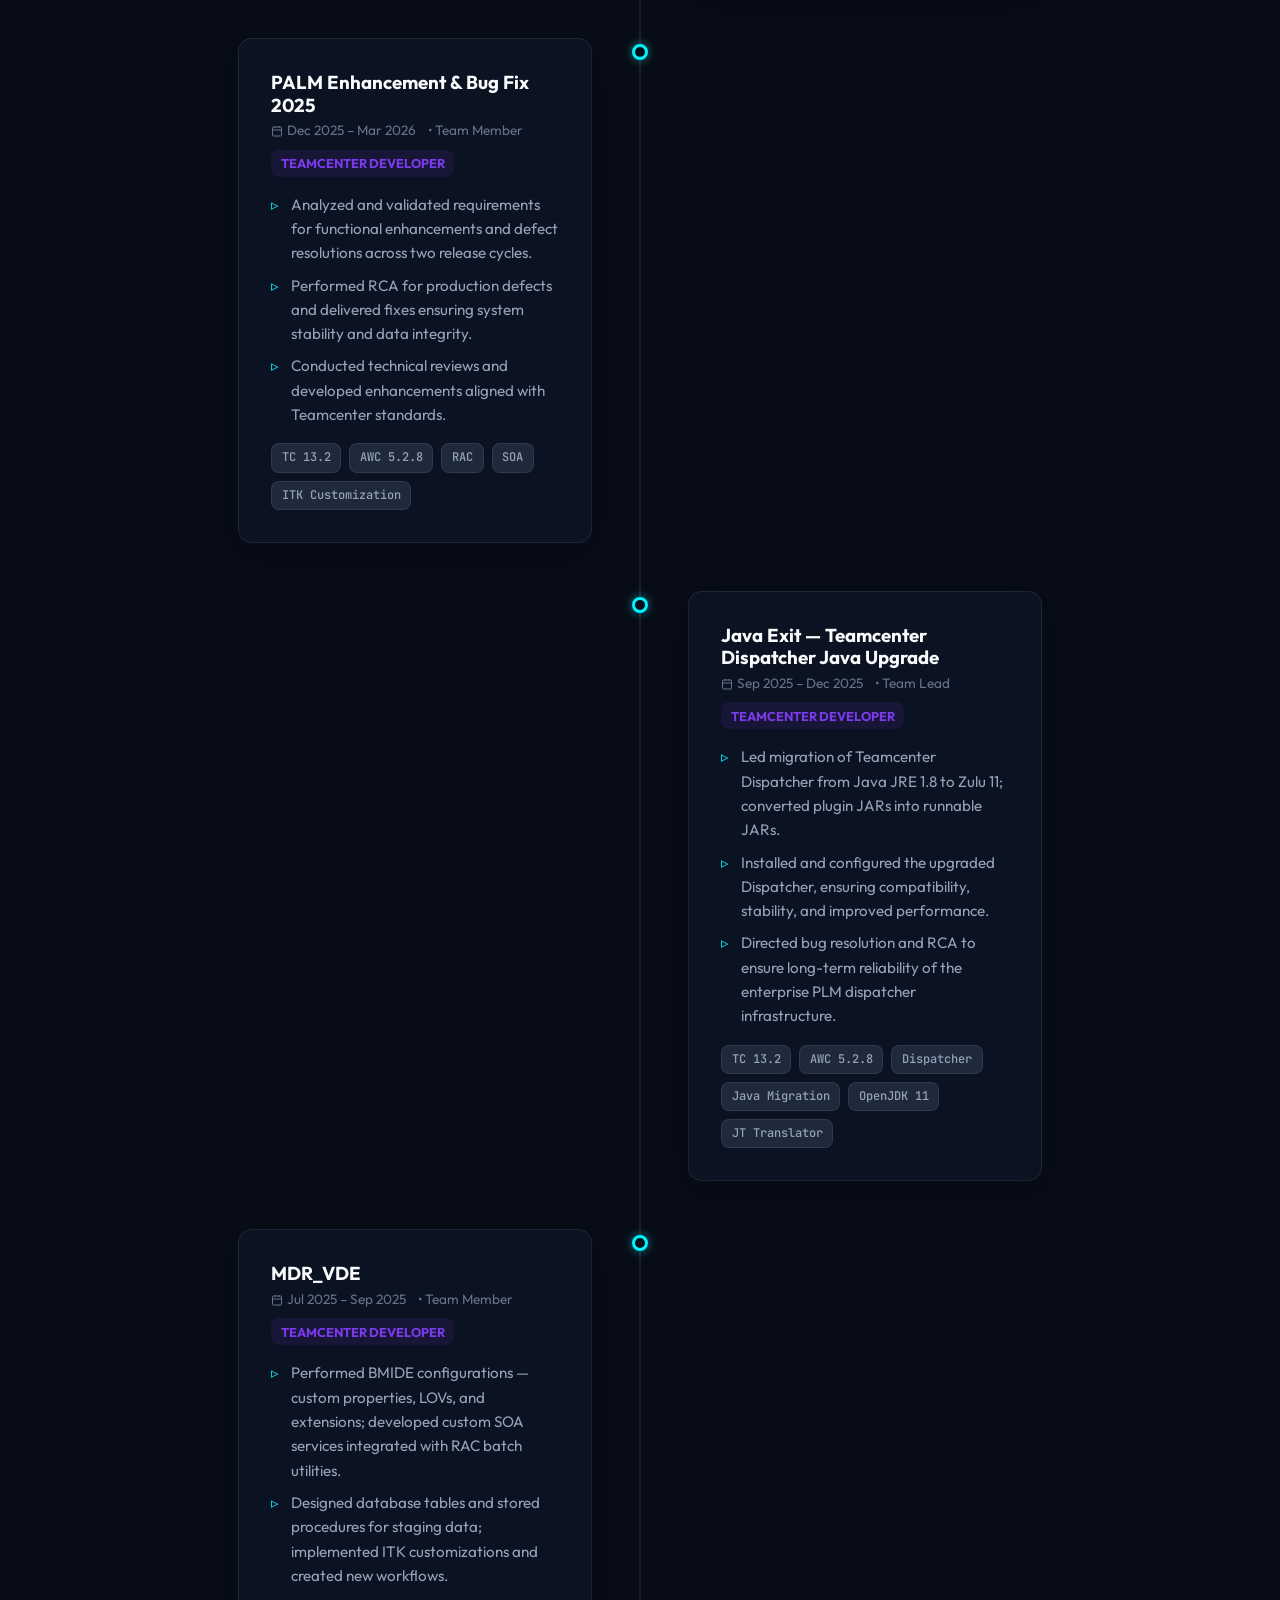
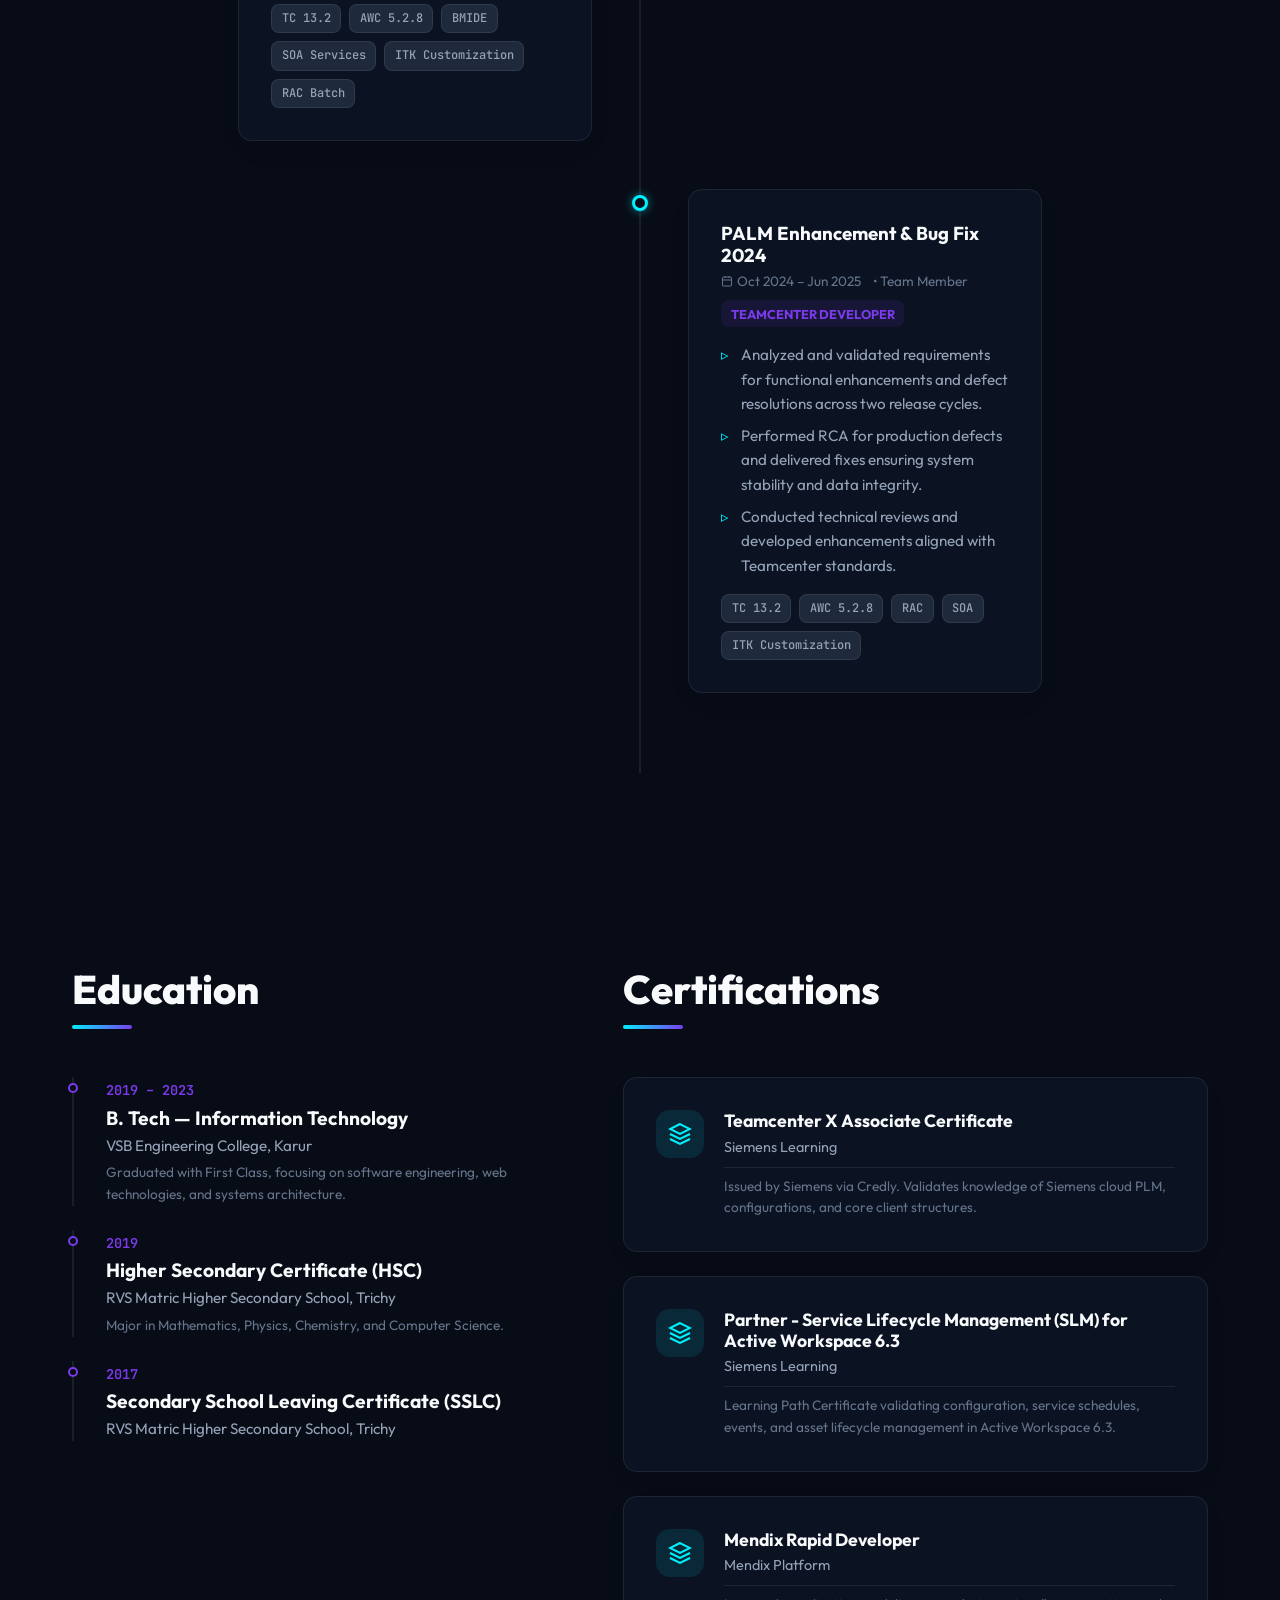
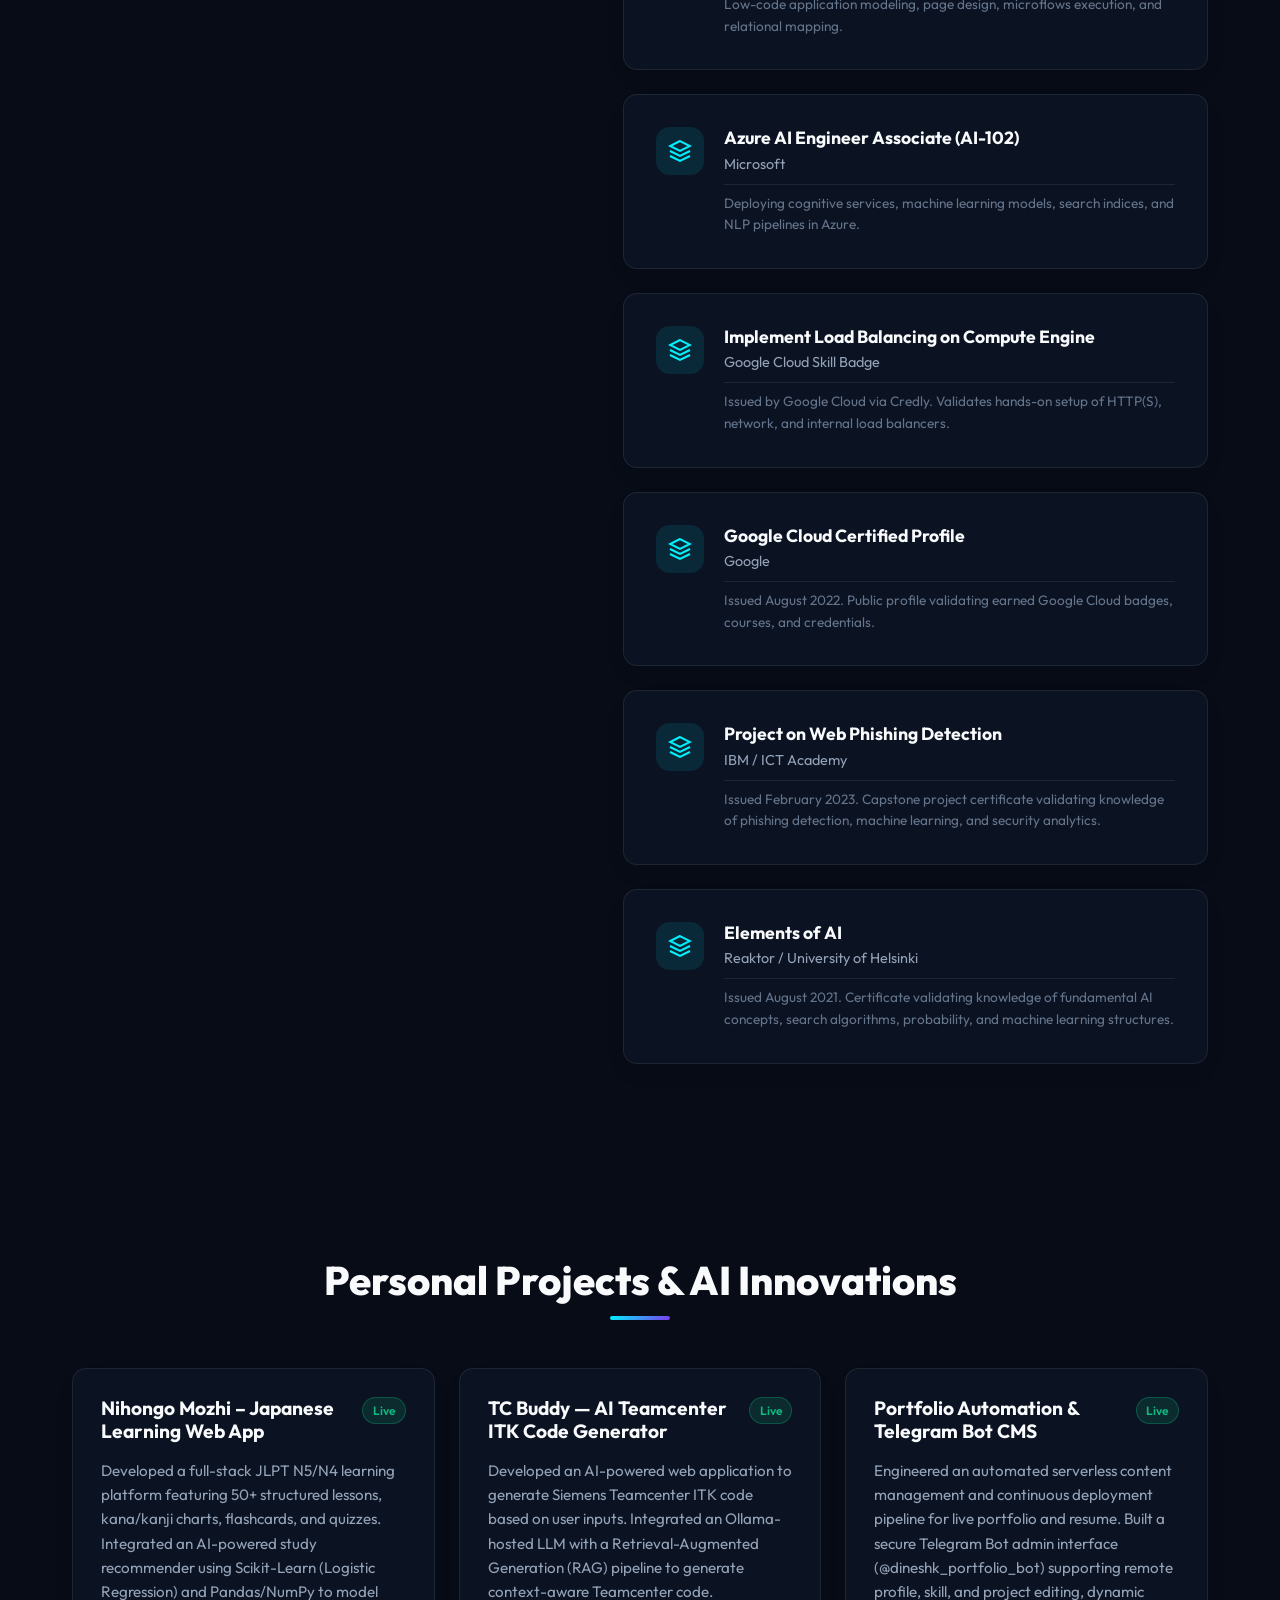
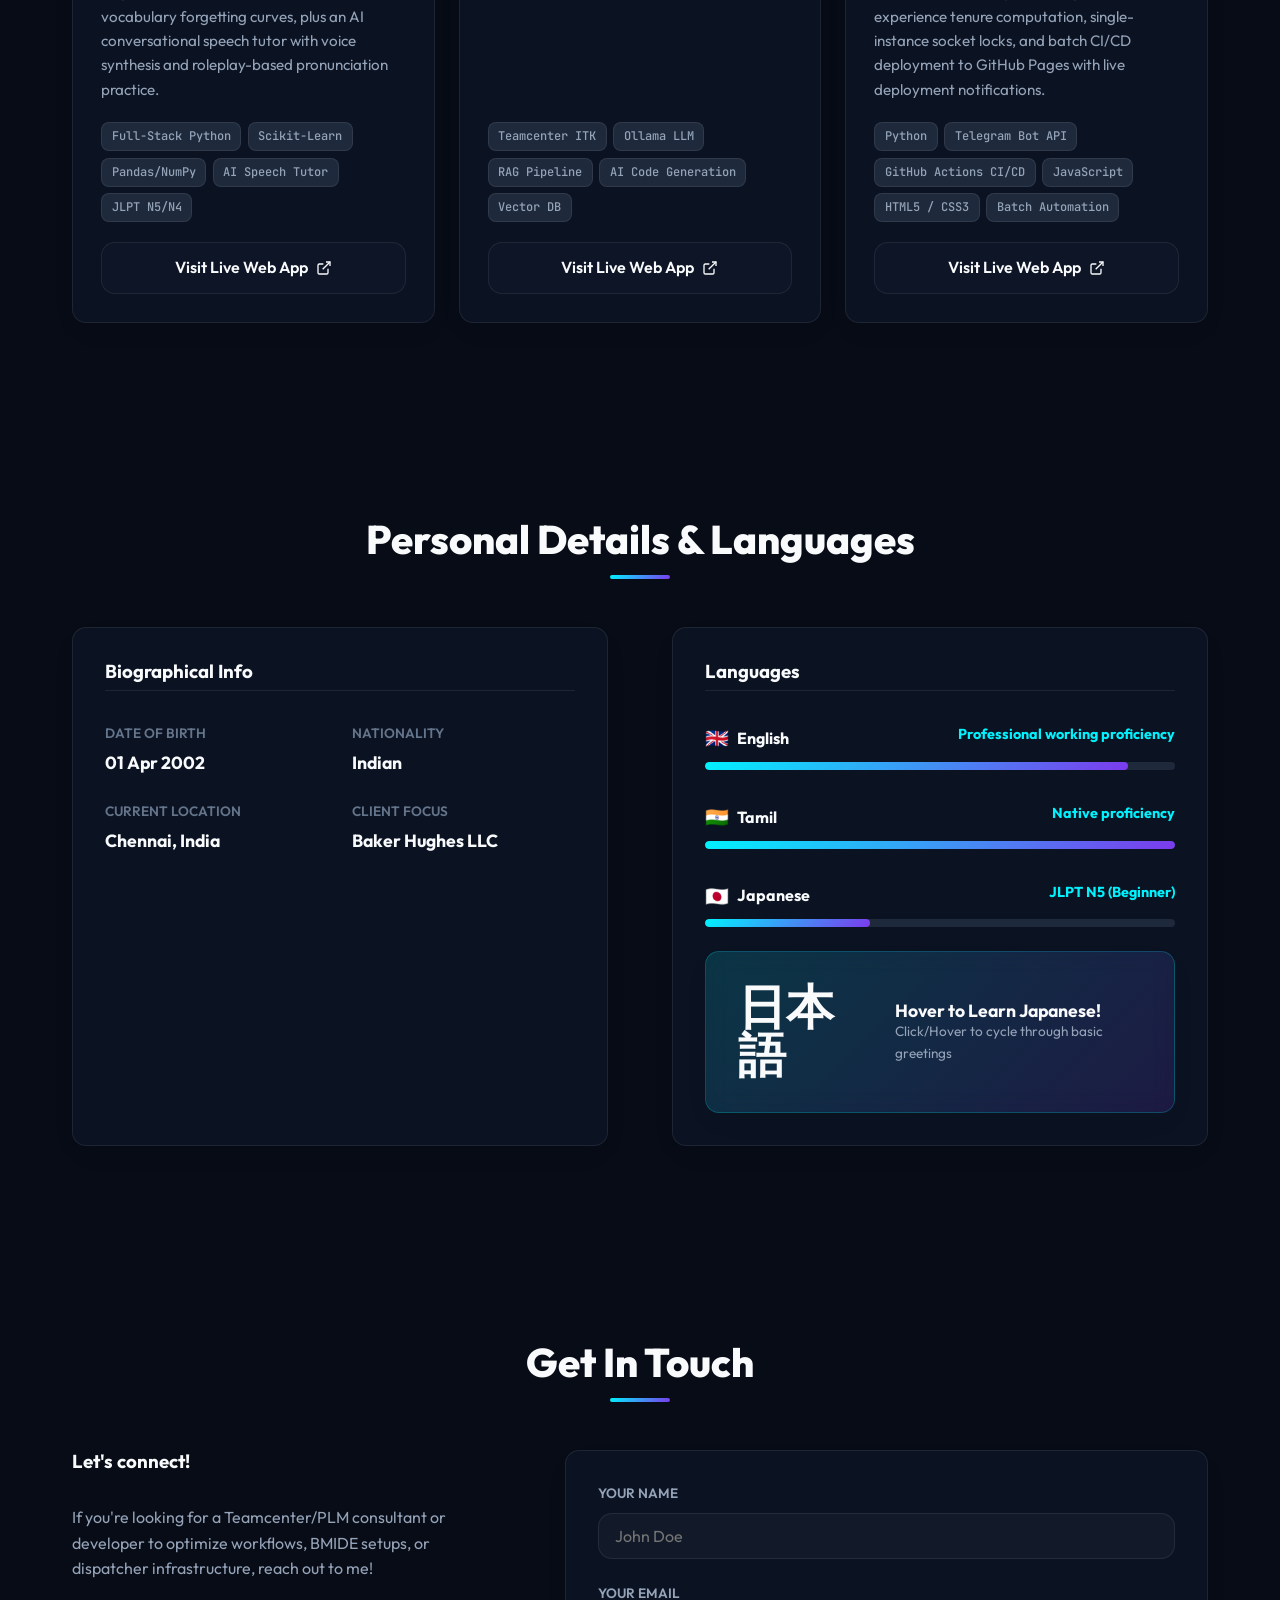
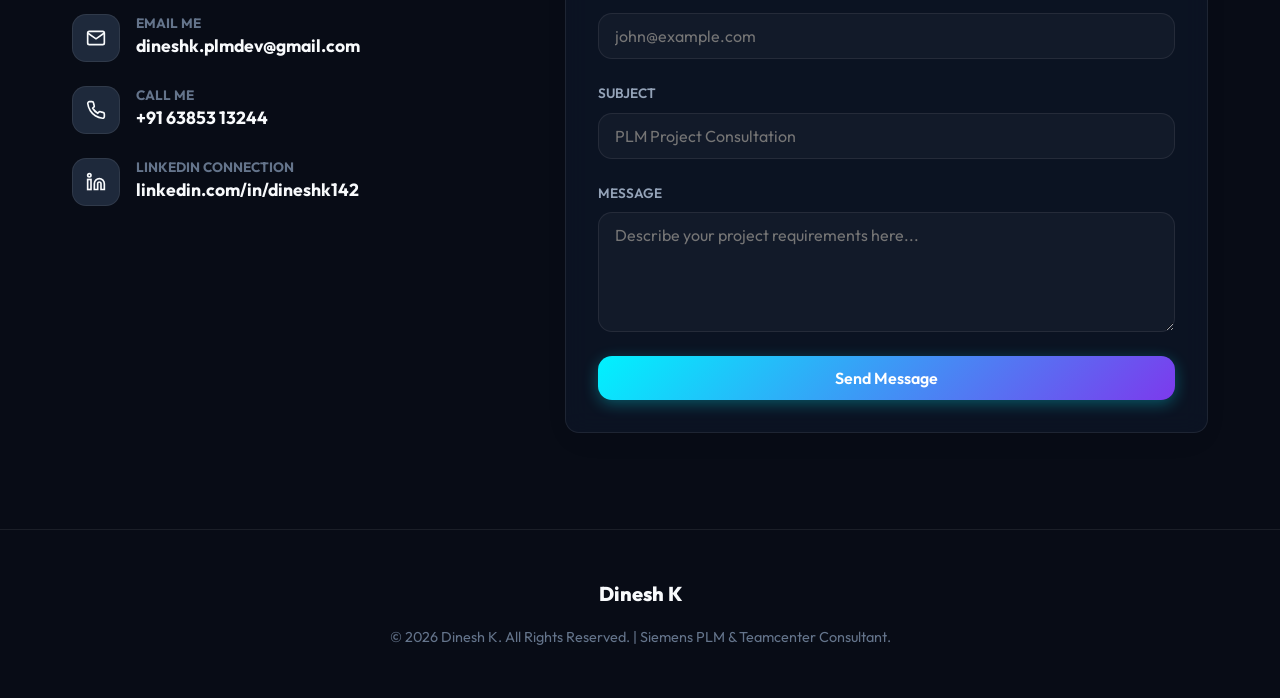
==== commit 501f0aba: "Standardize Vercel serverless function and rename dev server to local_server.py" ====
--- a/index.html
+++ b/index.html
@@ -235,6 +235,10 @@
               <div class="skill-icon">CM</div>
               <span class="skill-name">Change Management</span>
             </div>
+            <div class="skill-chip glass-card">
+              <div class="skill-icon">TES</div>
+              <span class="skill-name">Test</span>
+            </div>
           </div>
 
           <!-- Pane: Integration -->
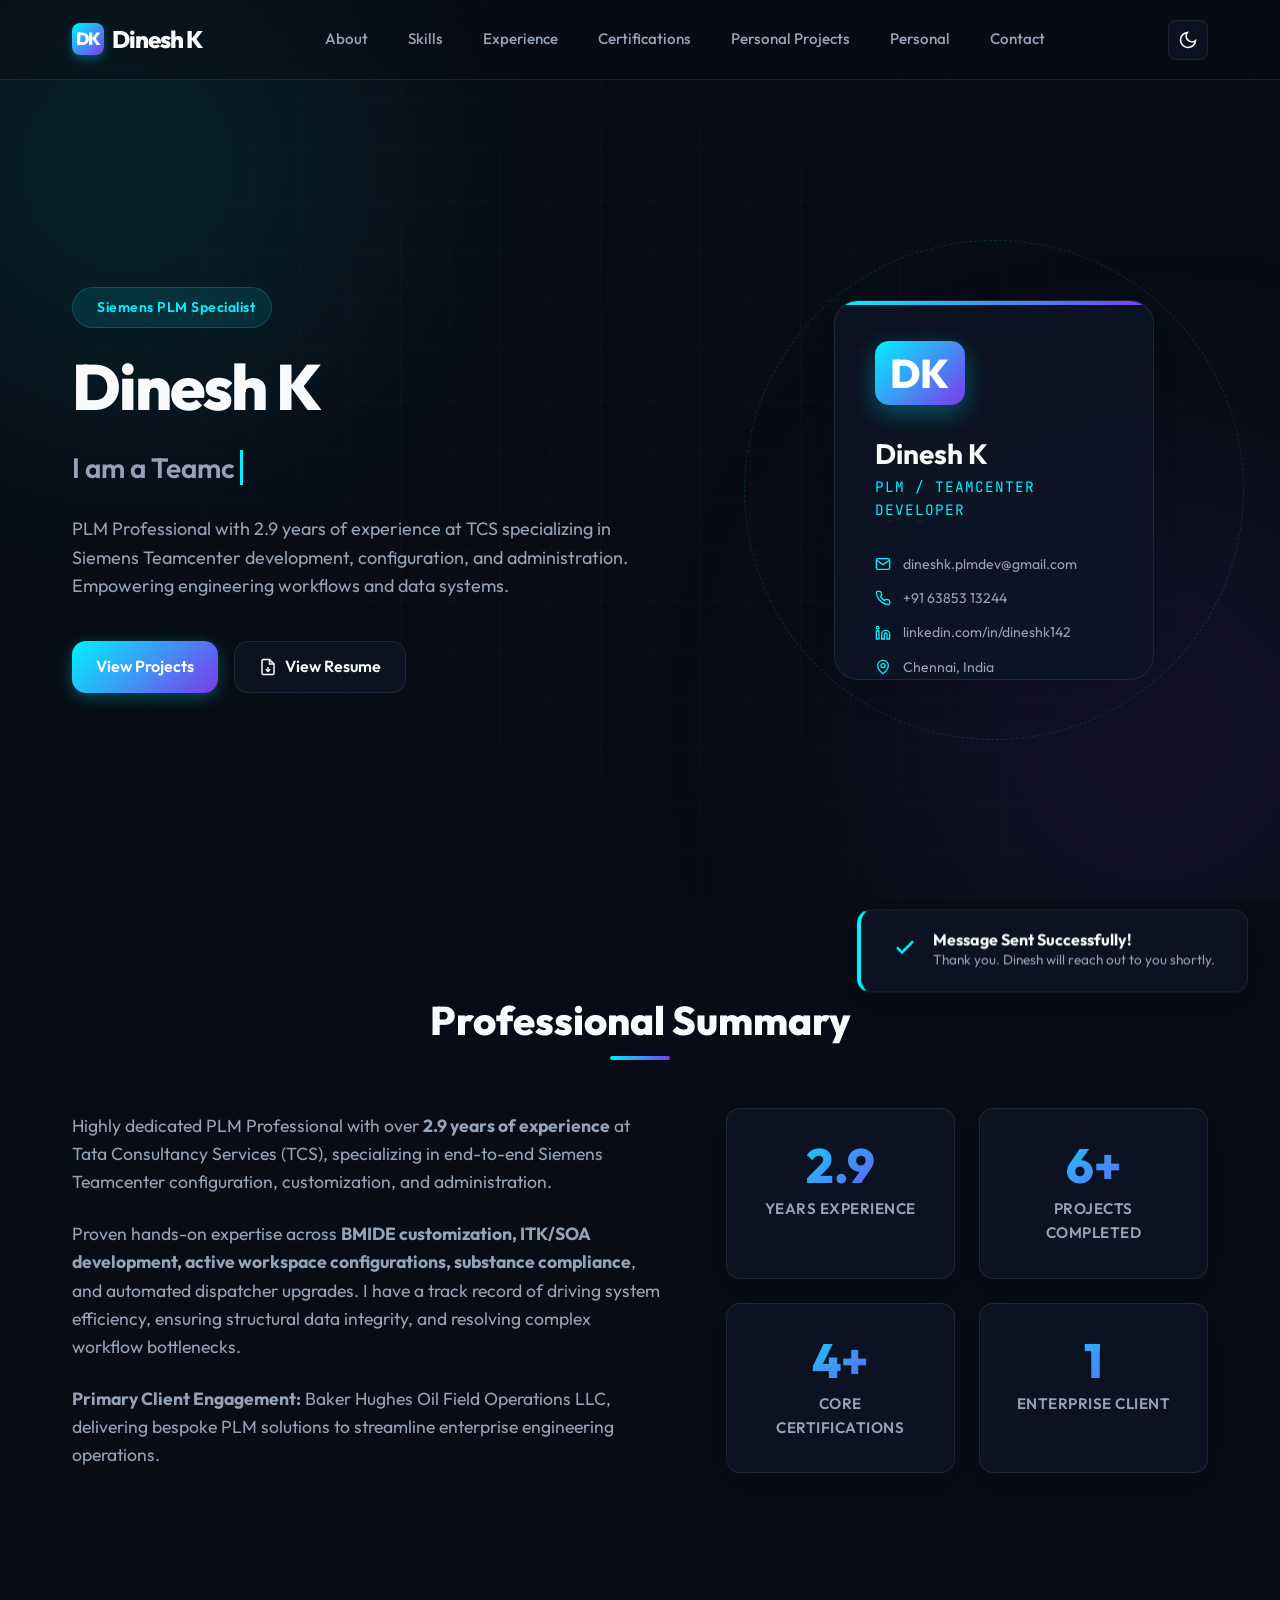
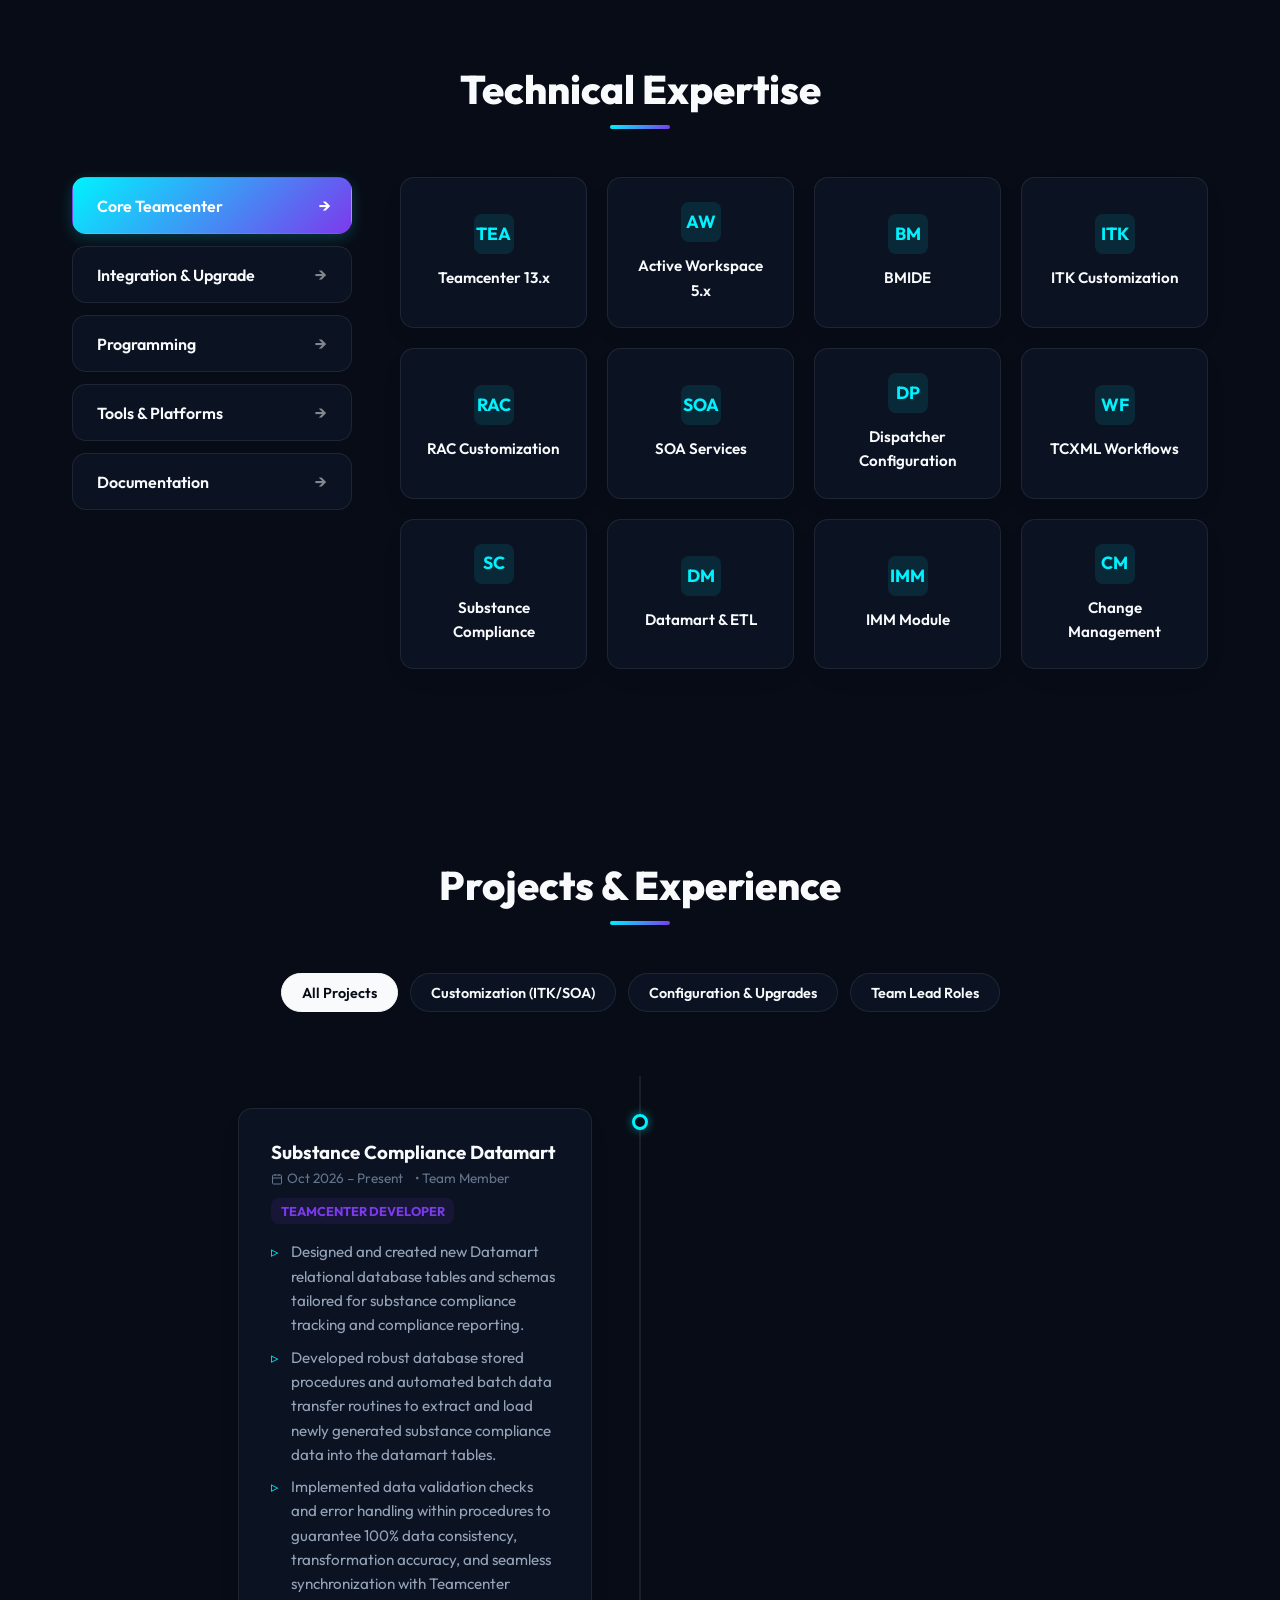
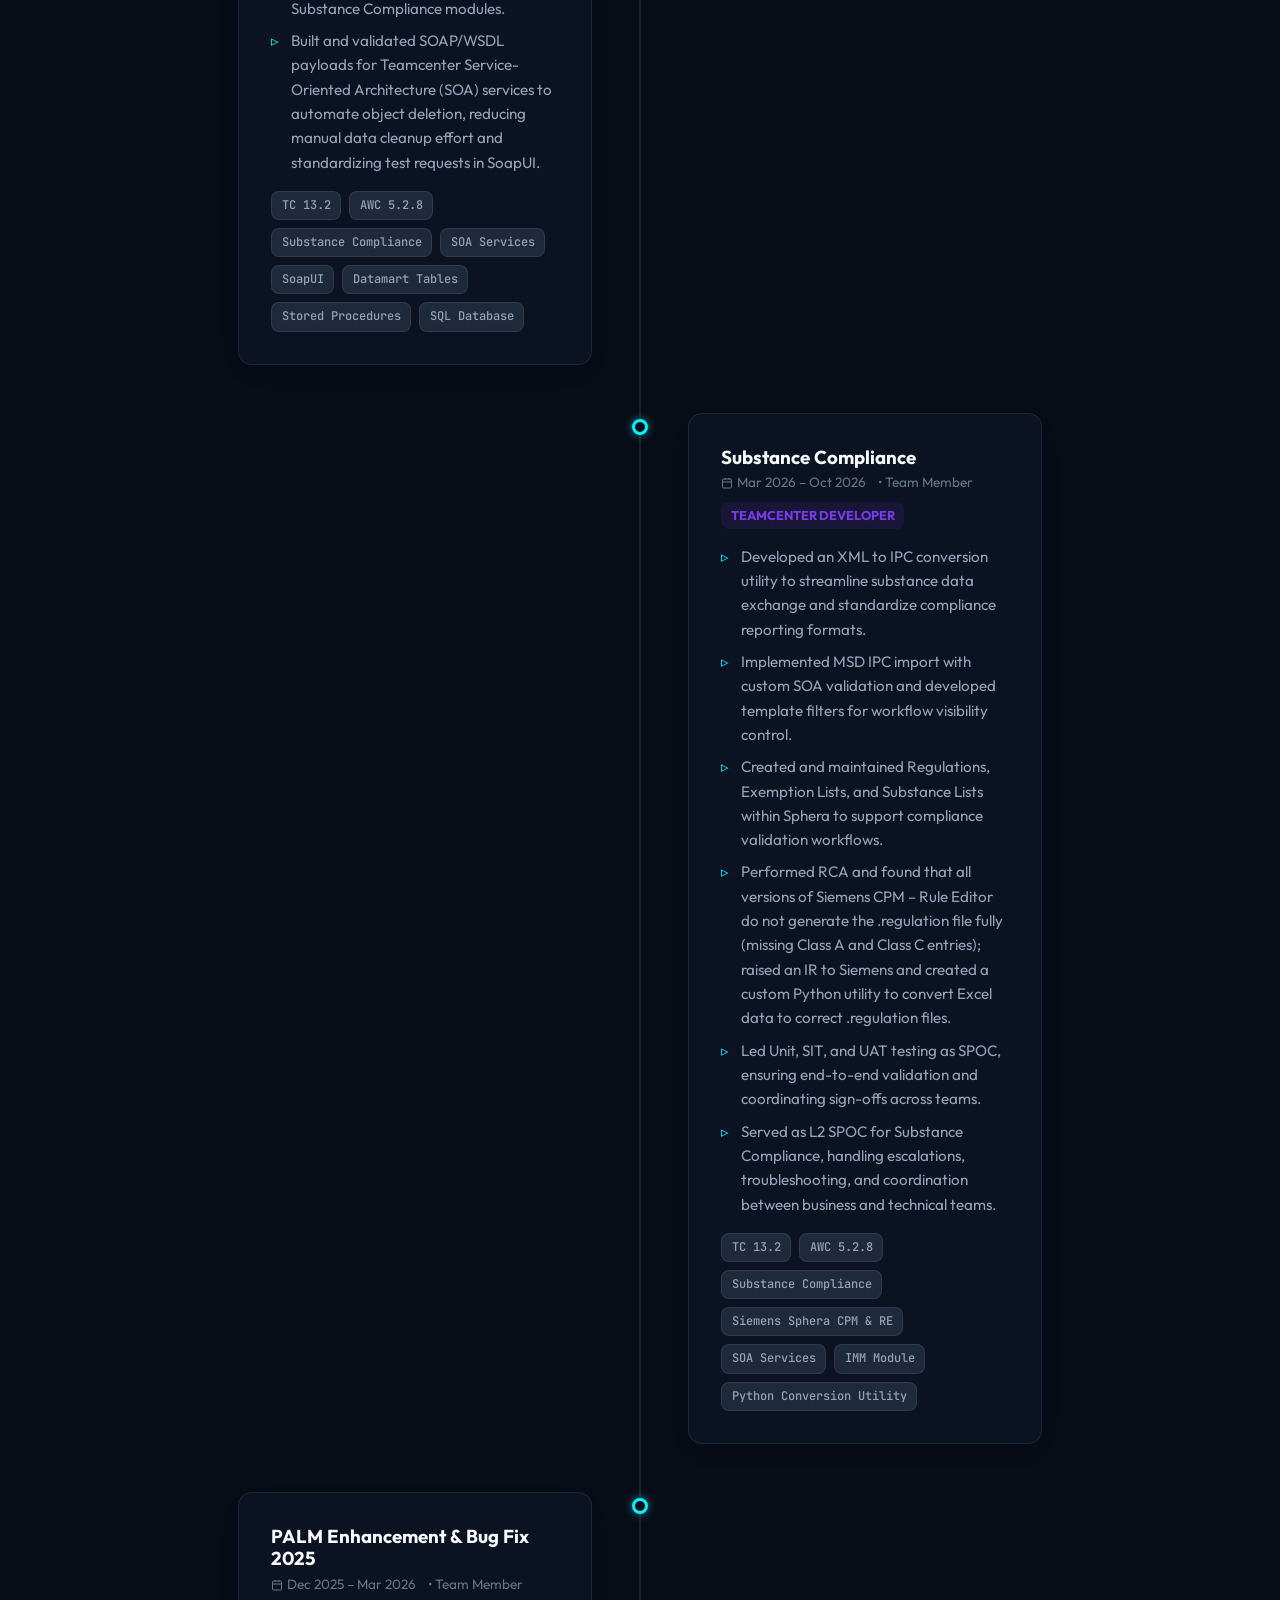
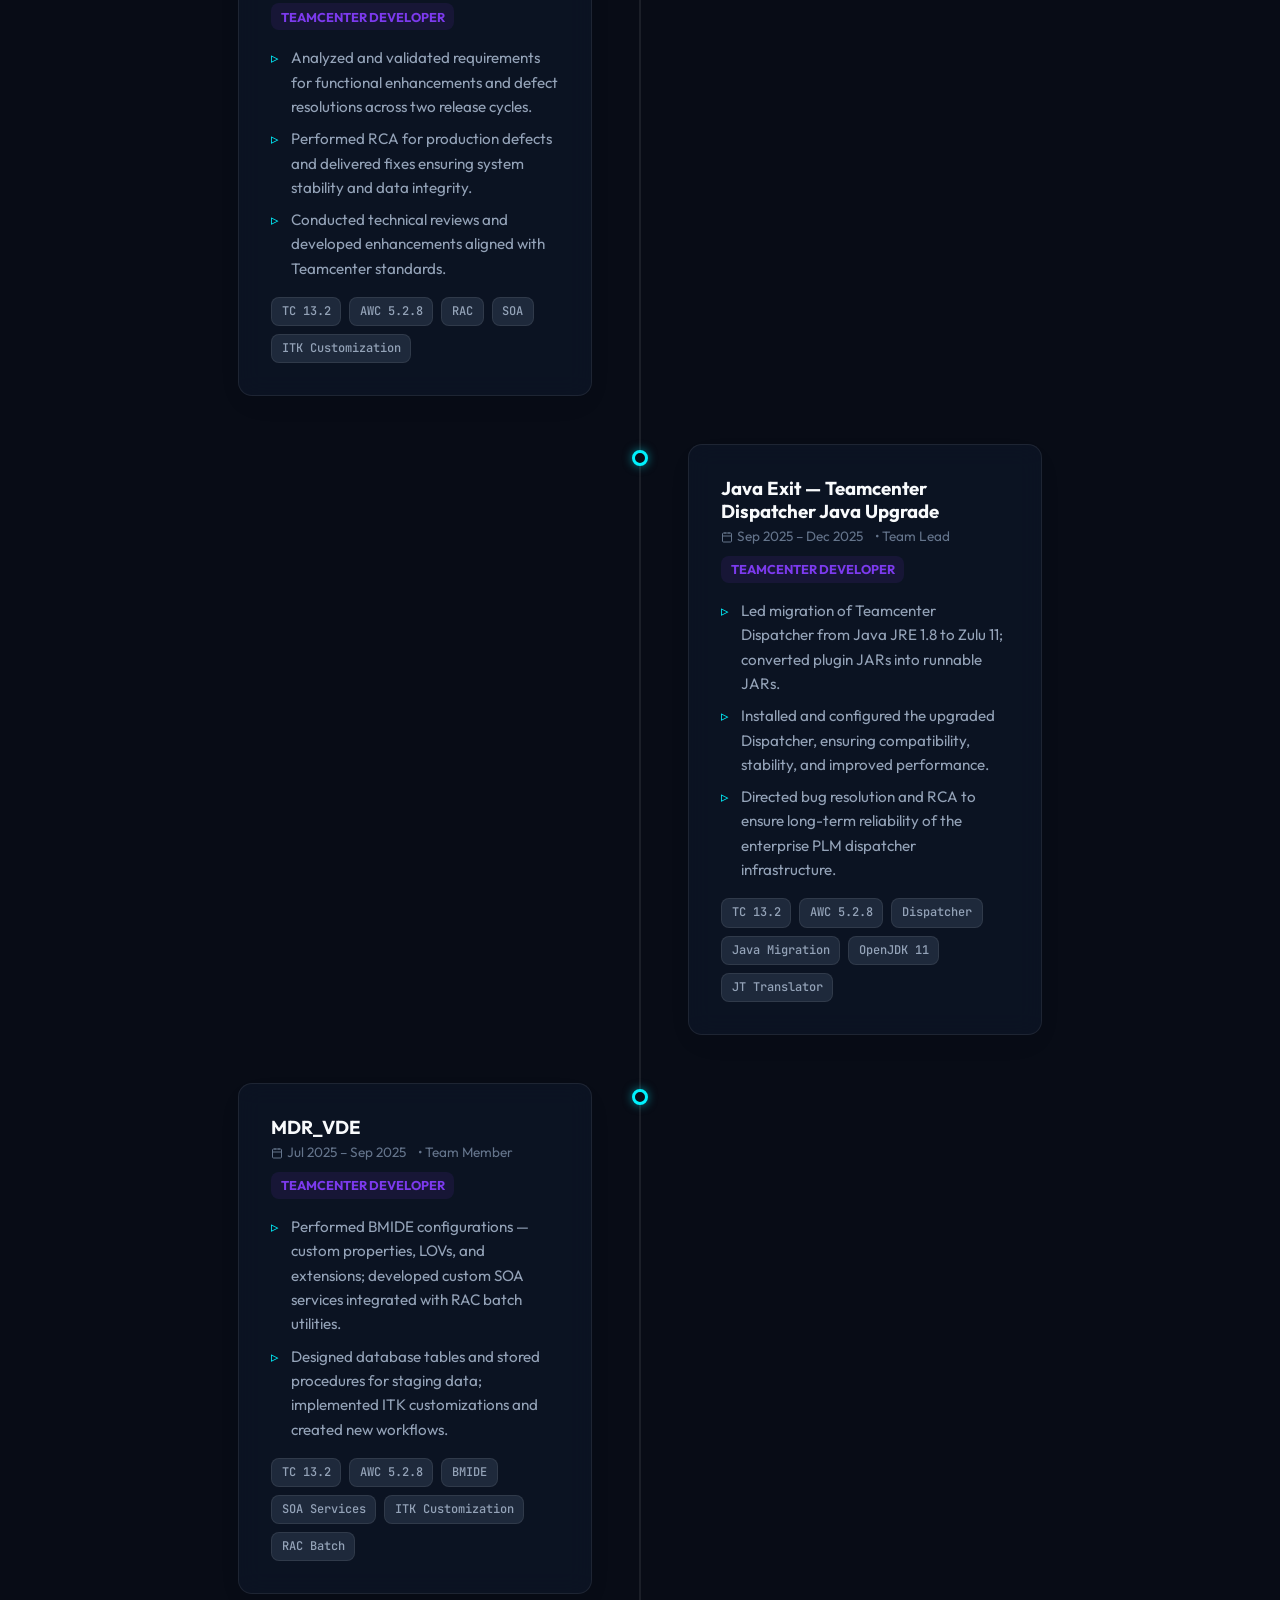
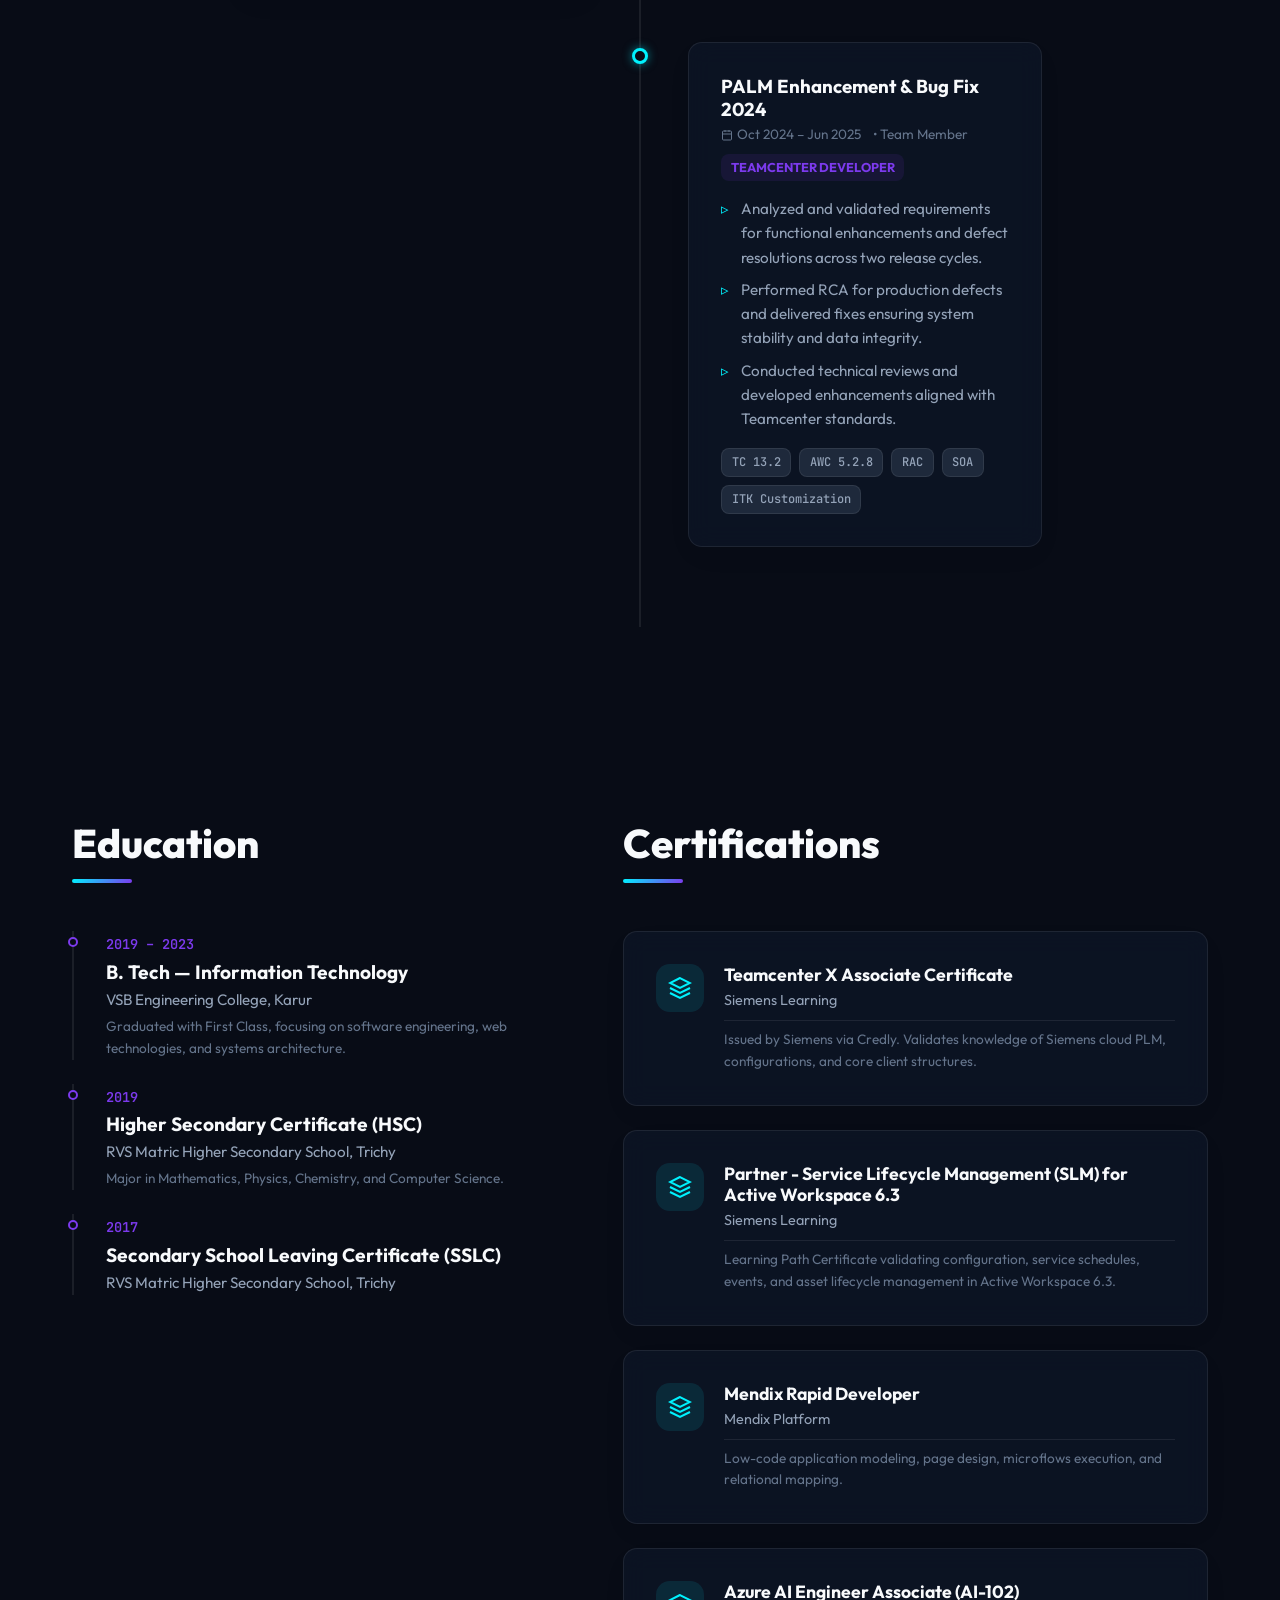
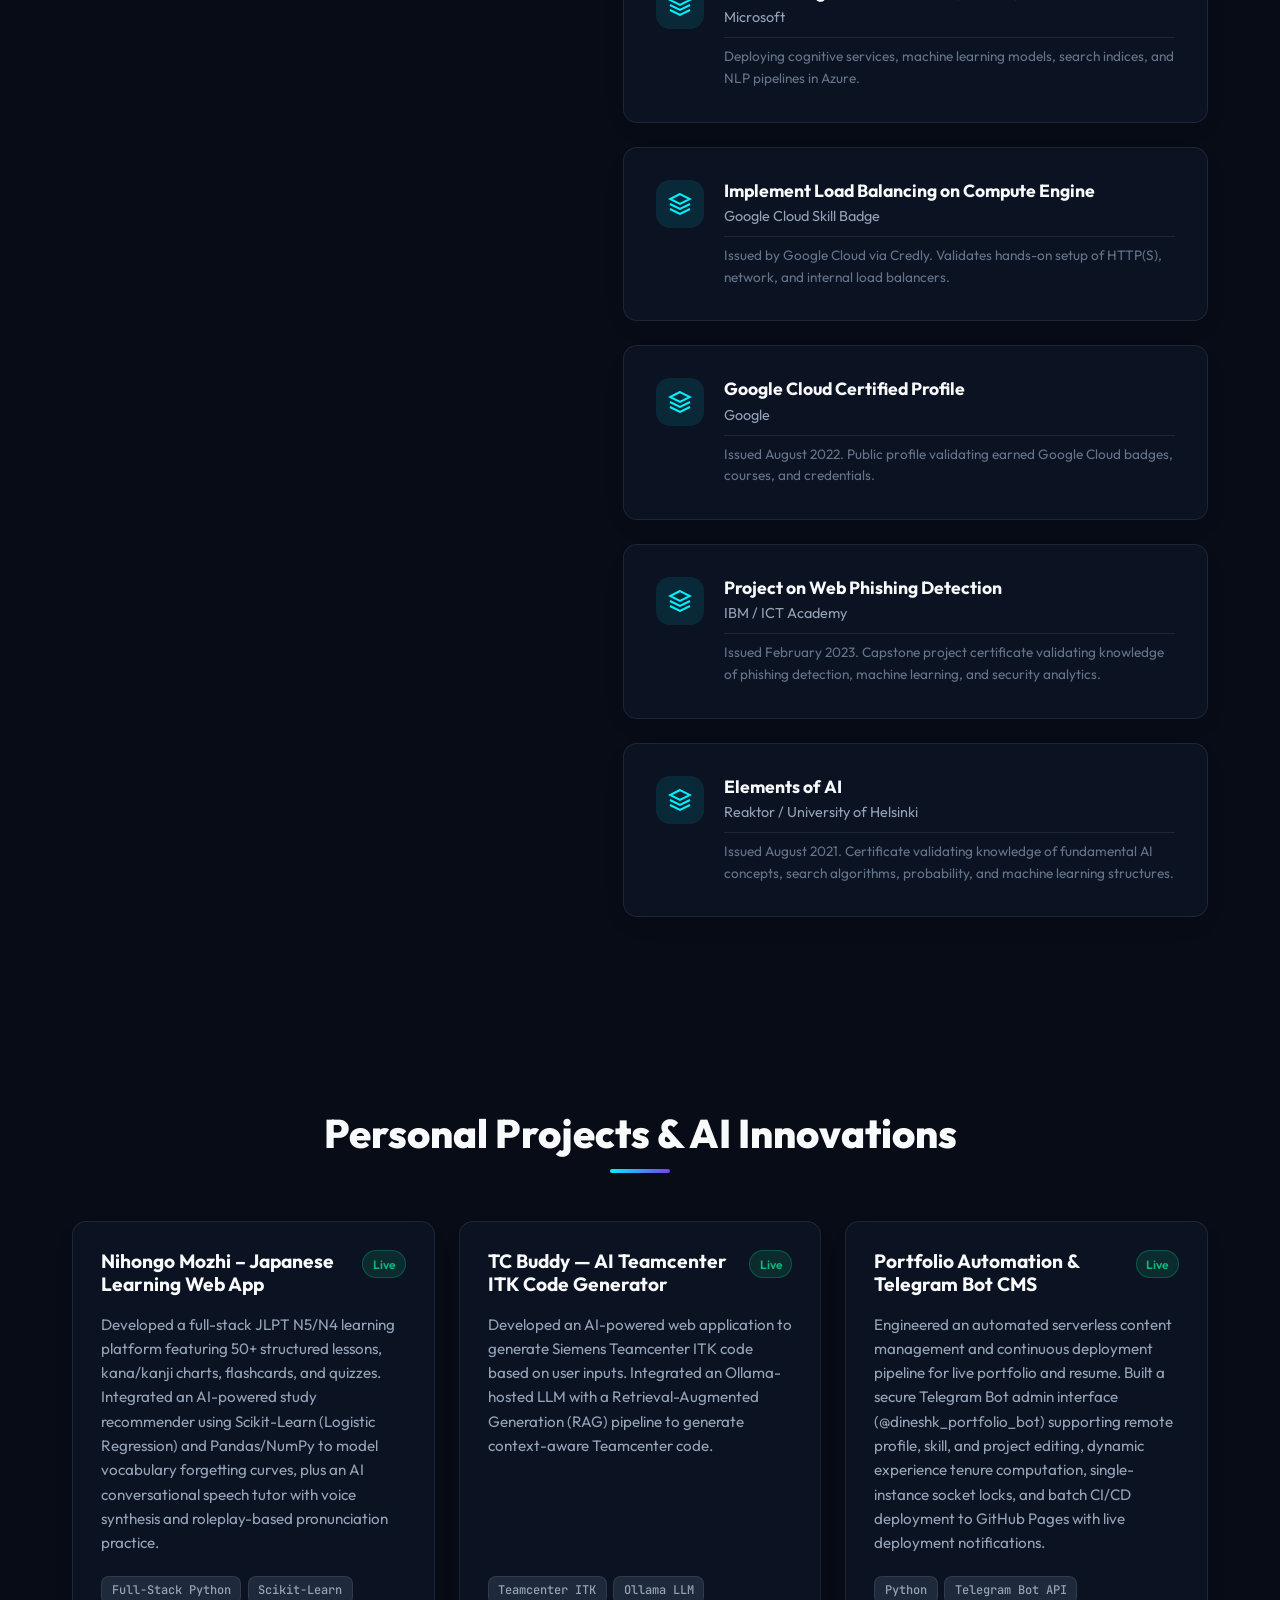
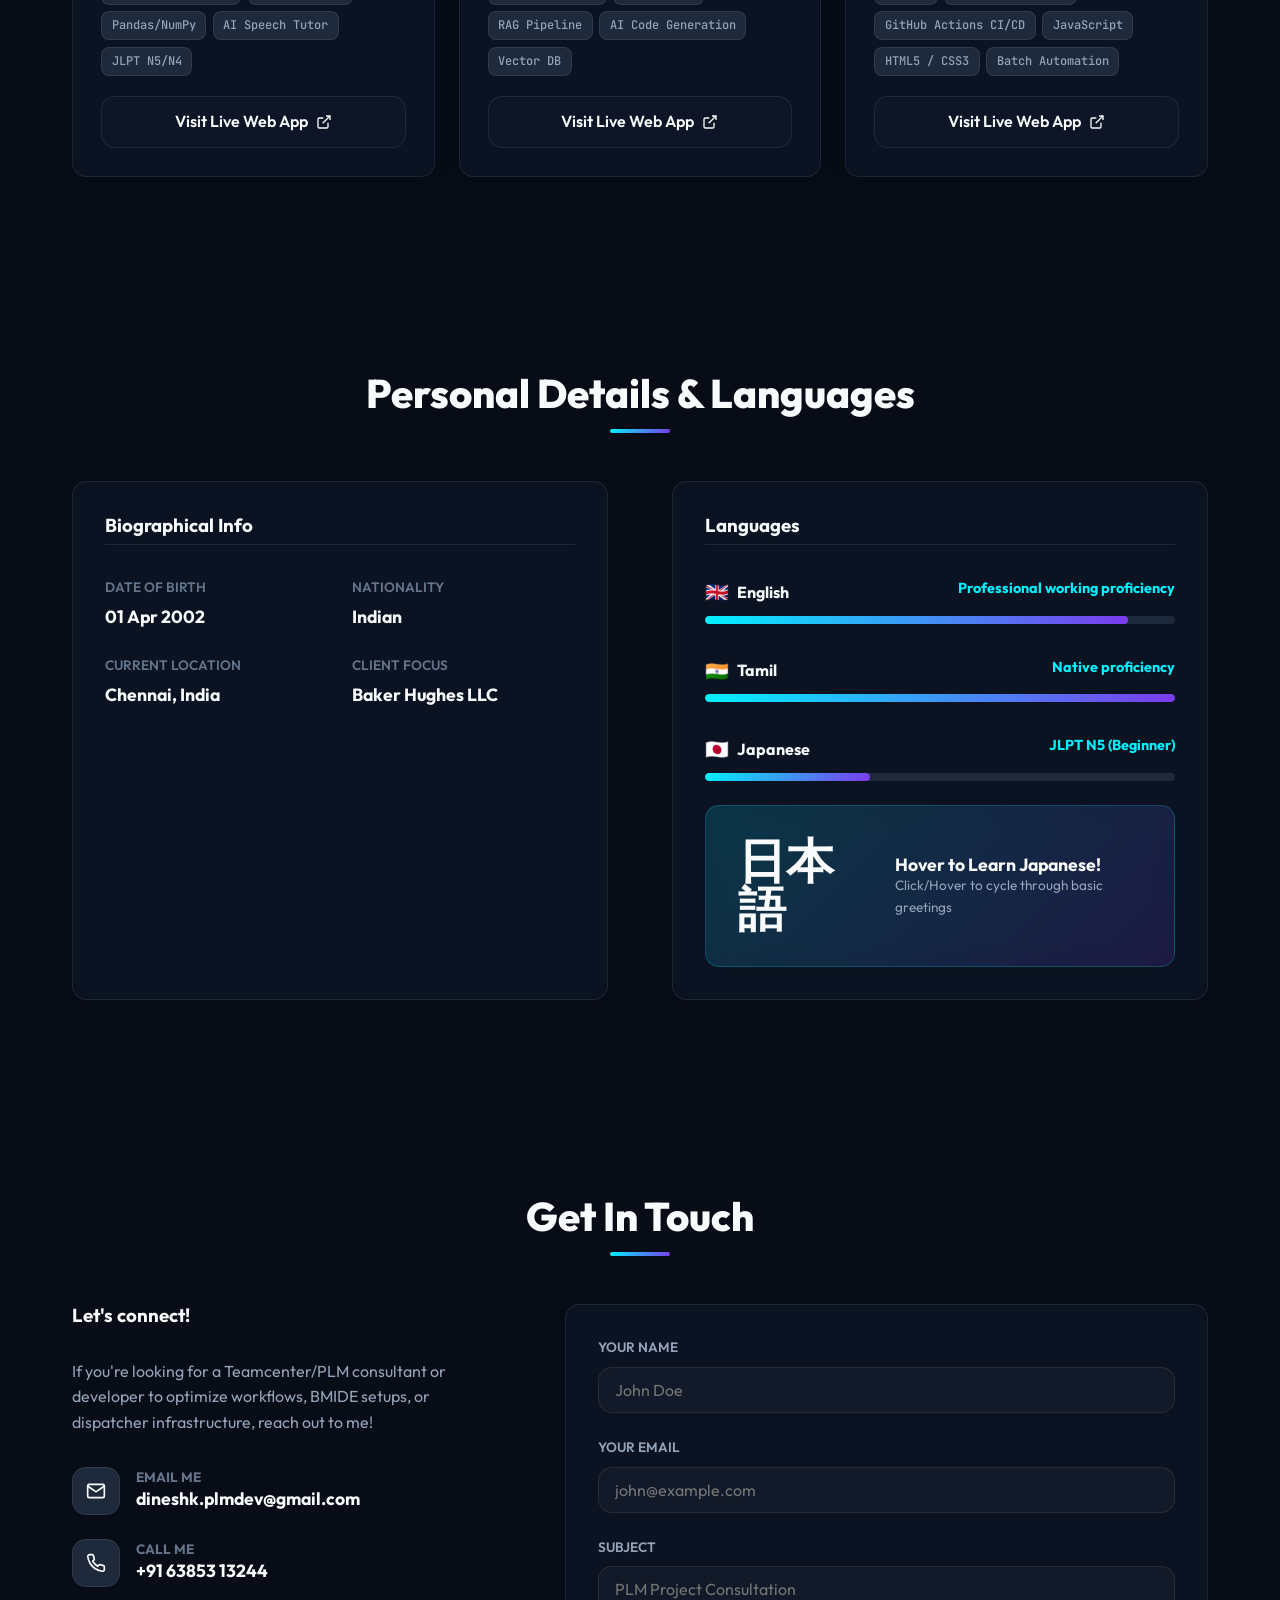
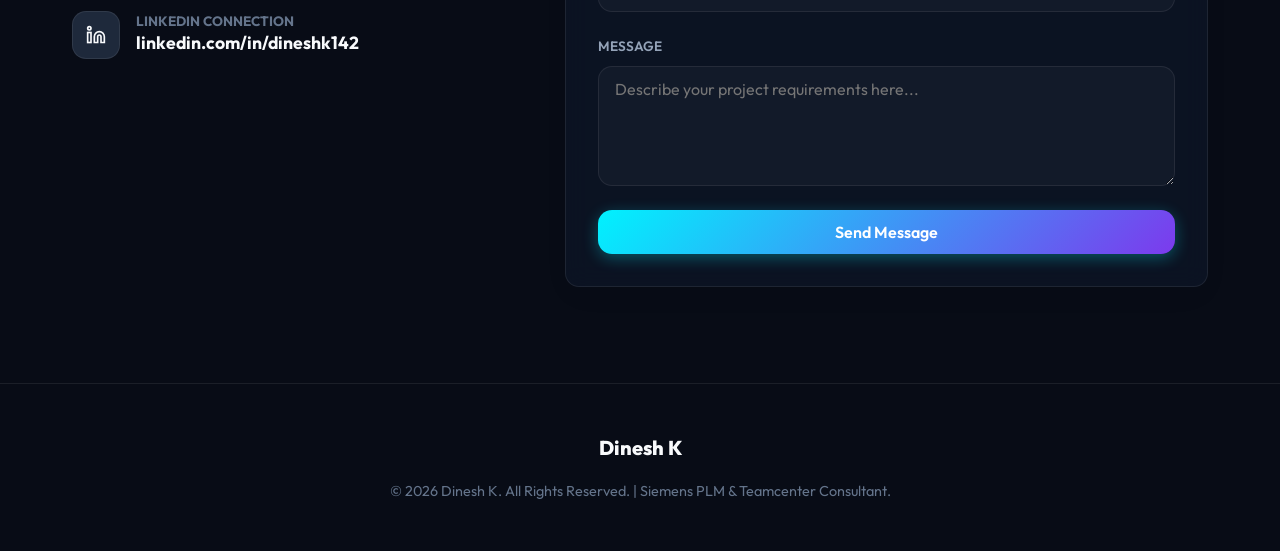
==== commit 673d1b37: "Enable cloud database sync via GitHub API for Vercel serverless bot" ====
--- a/index.html
+++ b/index.html
@@ -235,10 +235,6 @@
               <div class="skill-icon">CM</div>
               <span class="skill-name">Change Management</span>
             </div>
-            <div class="skill-chip glass-card">
-              <div class="skill-icon">TES</div>
-              <span class="skill-name">Test</span>
-            </div>
           </div>
 
           <!-- Pane: Integration -->
